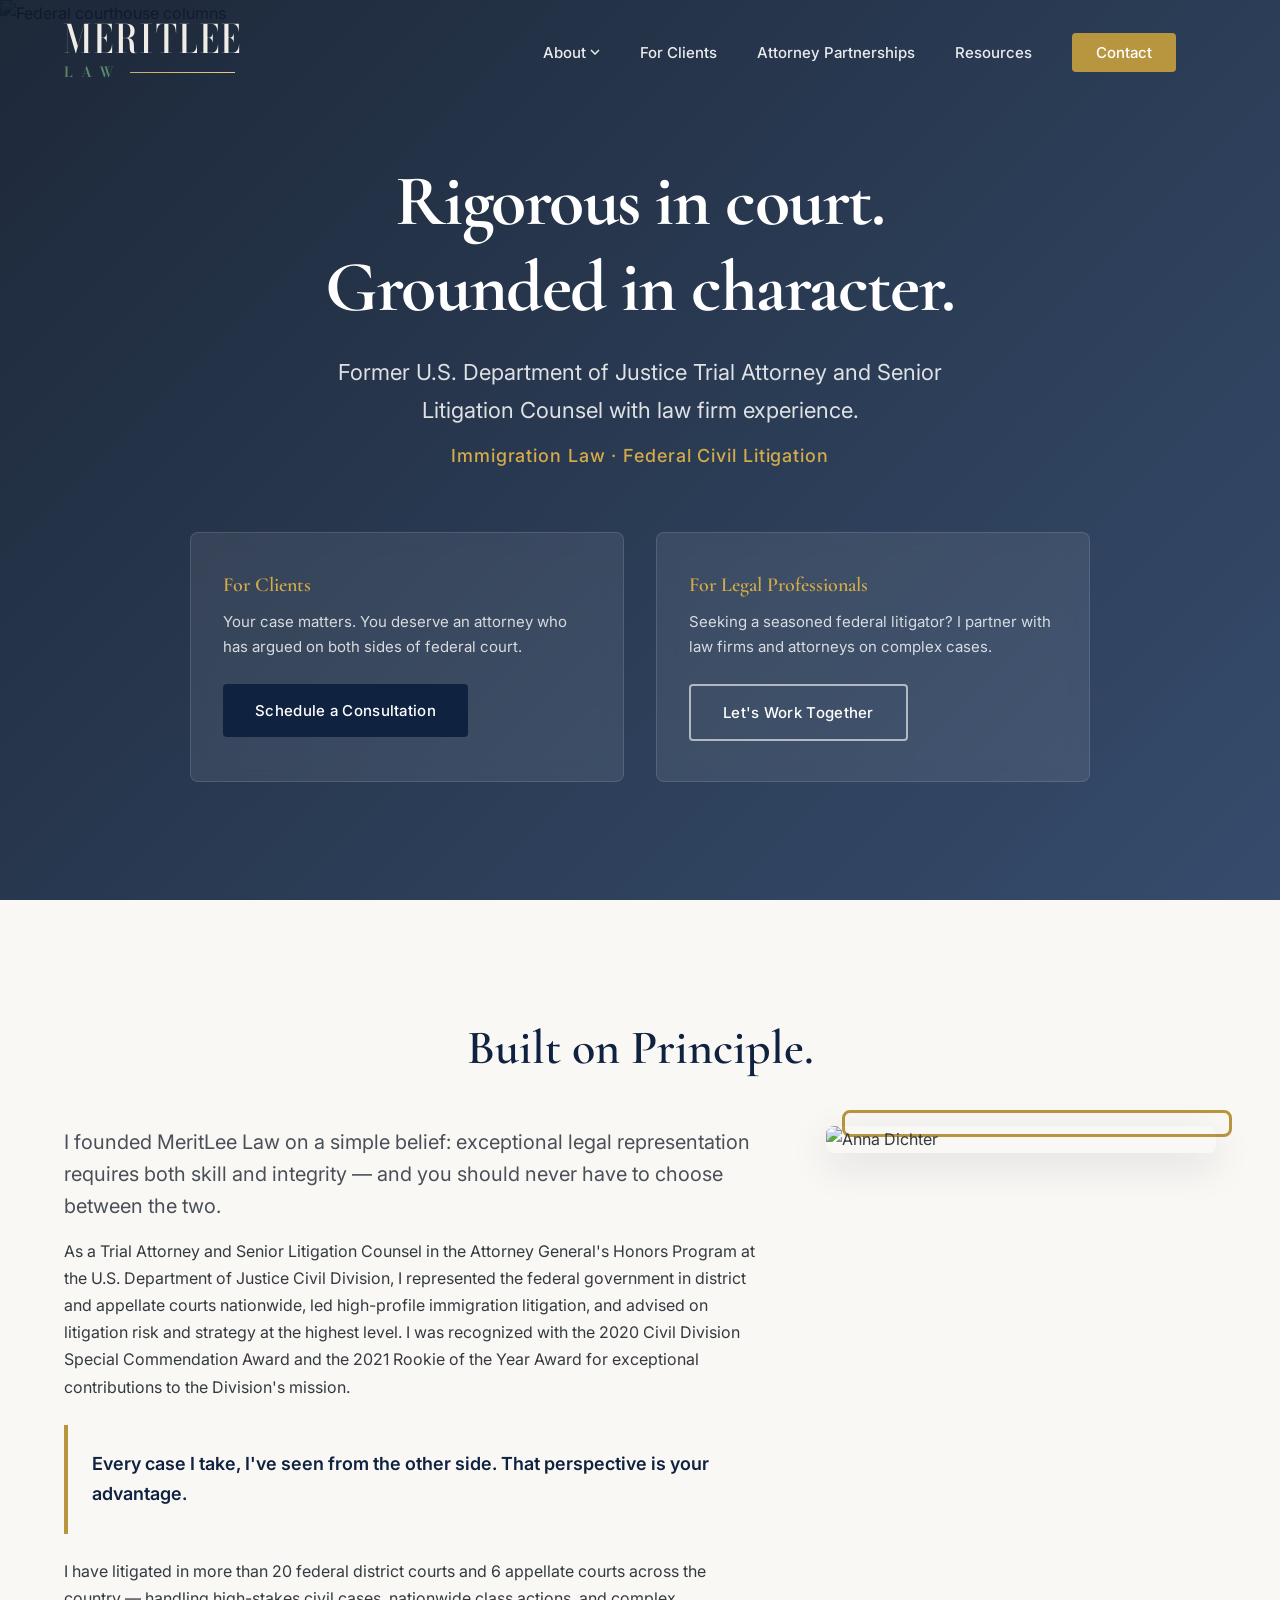
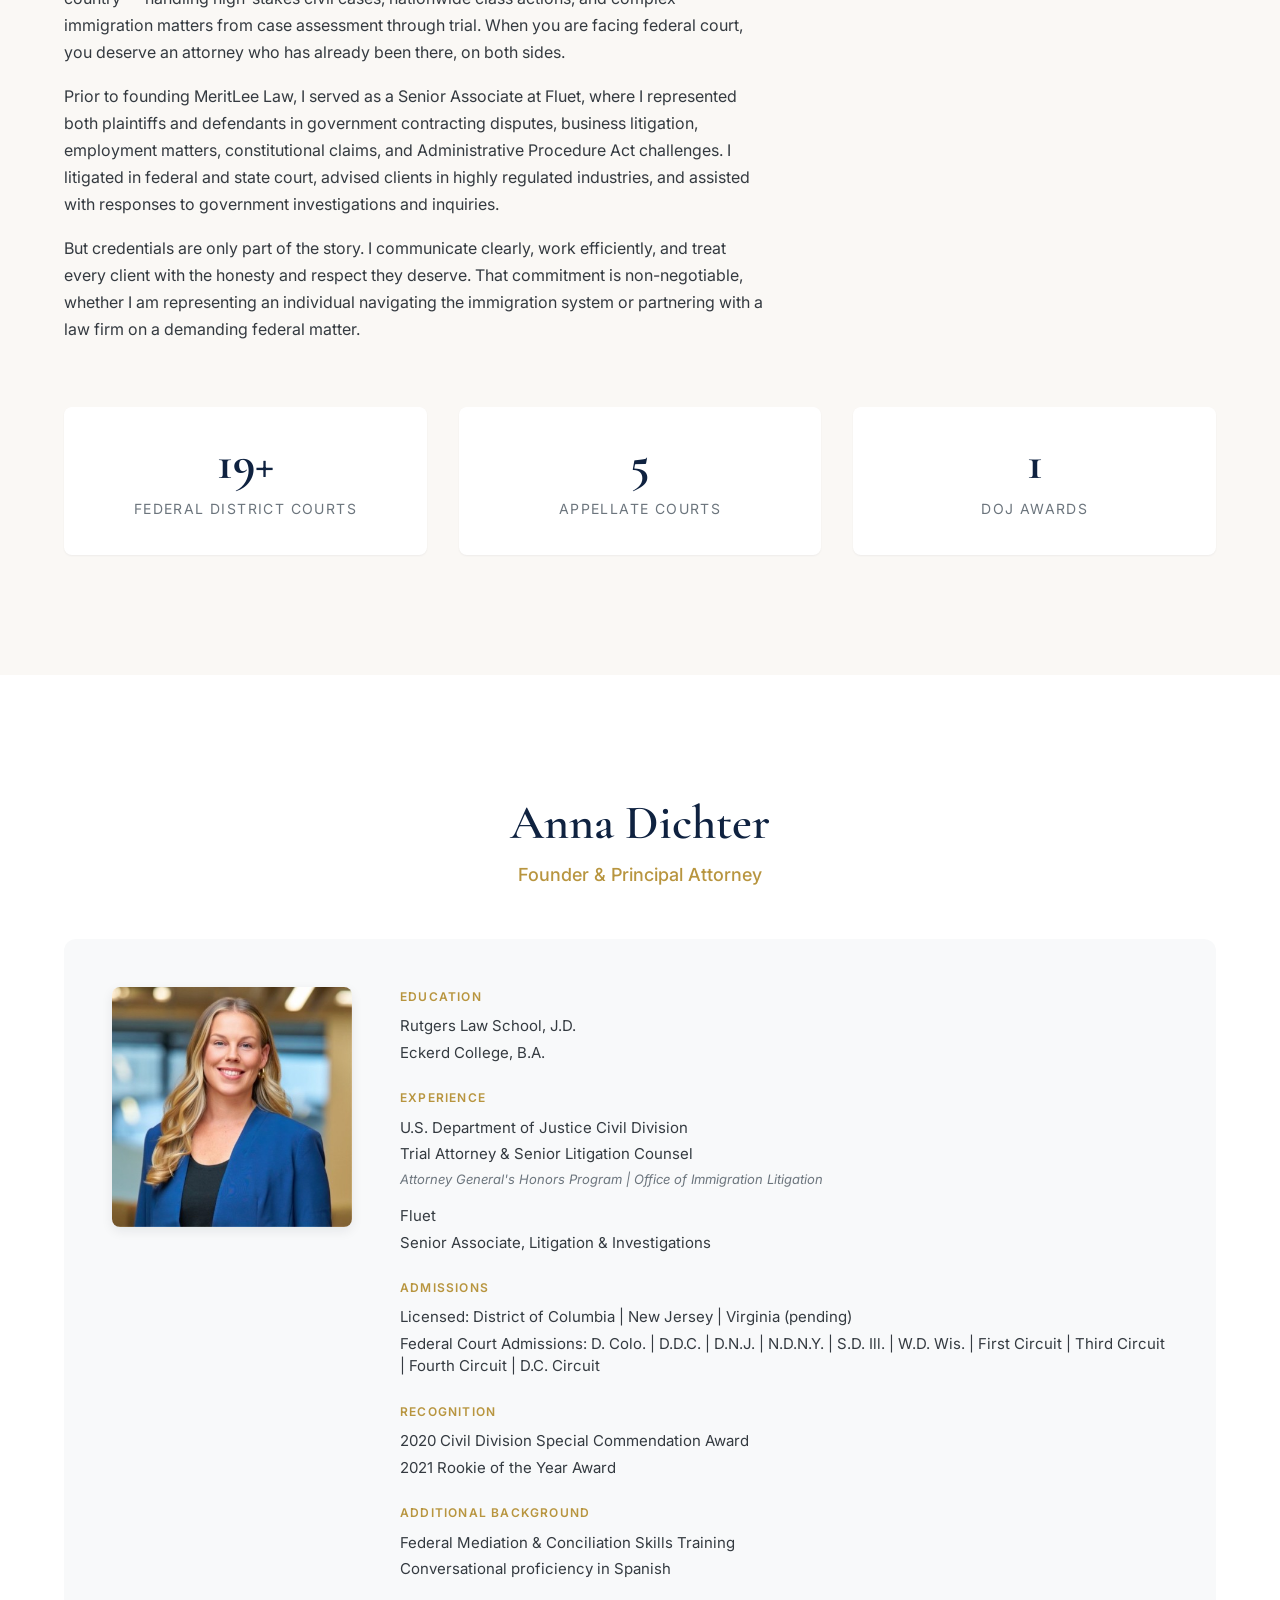
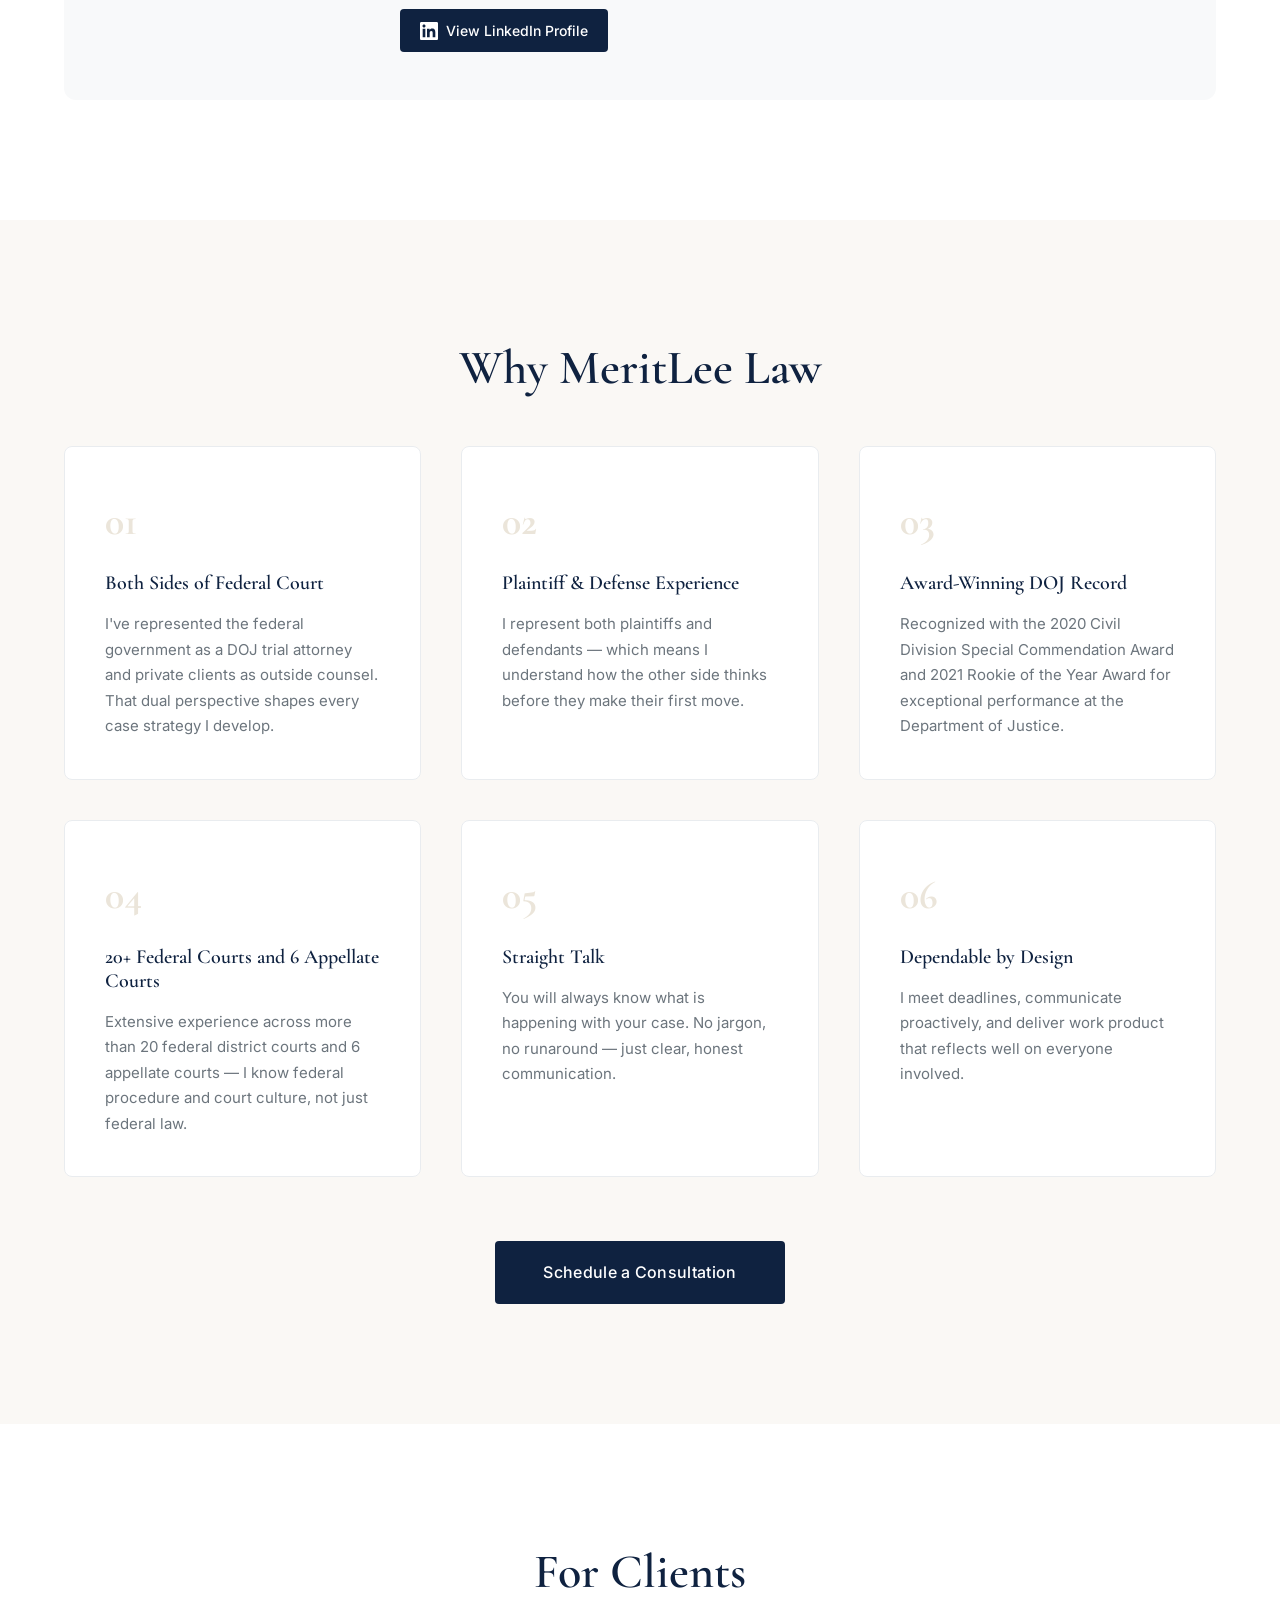
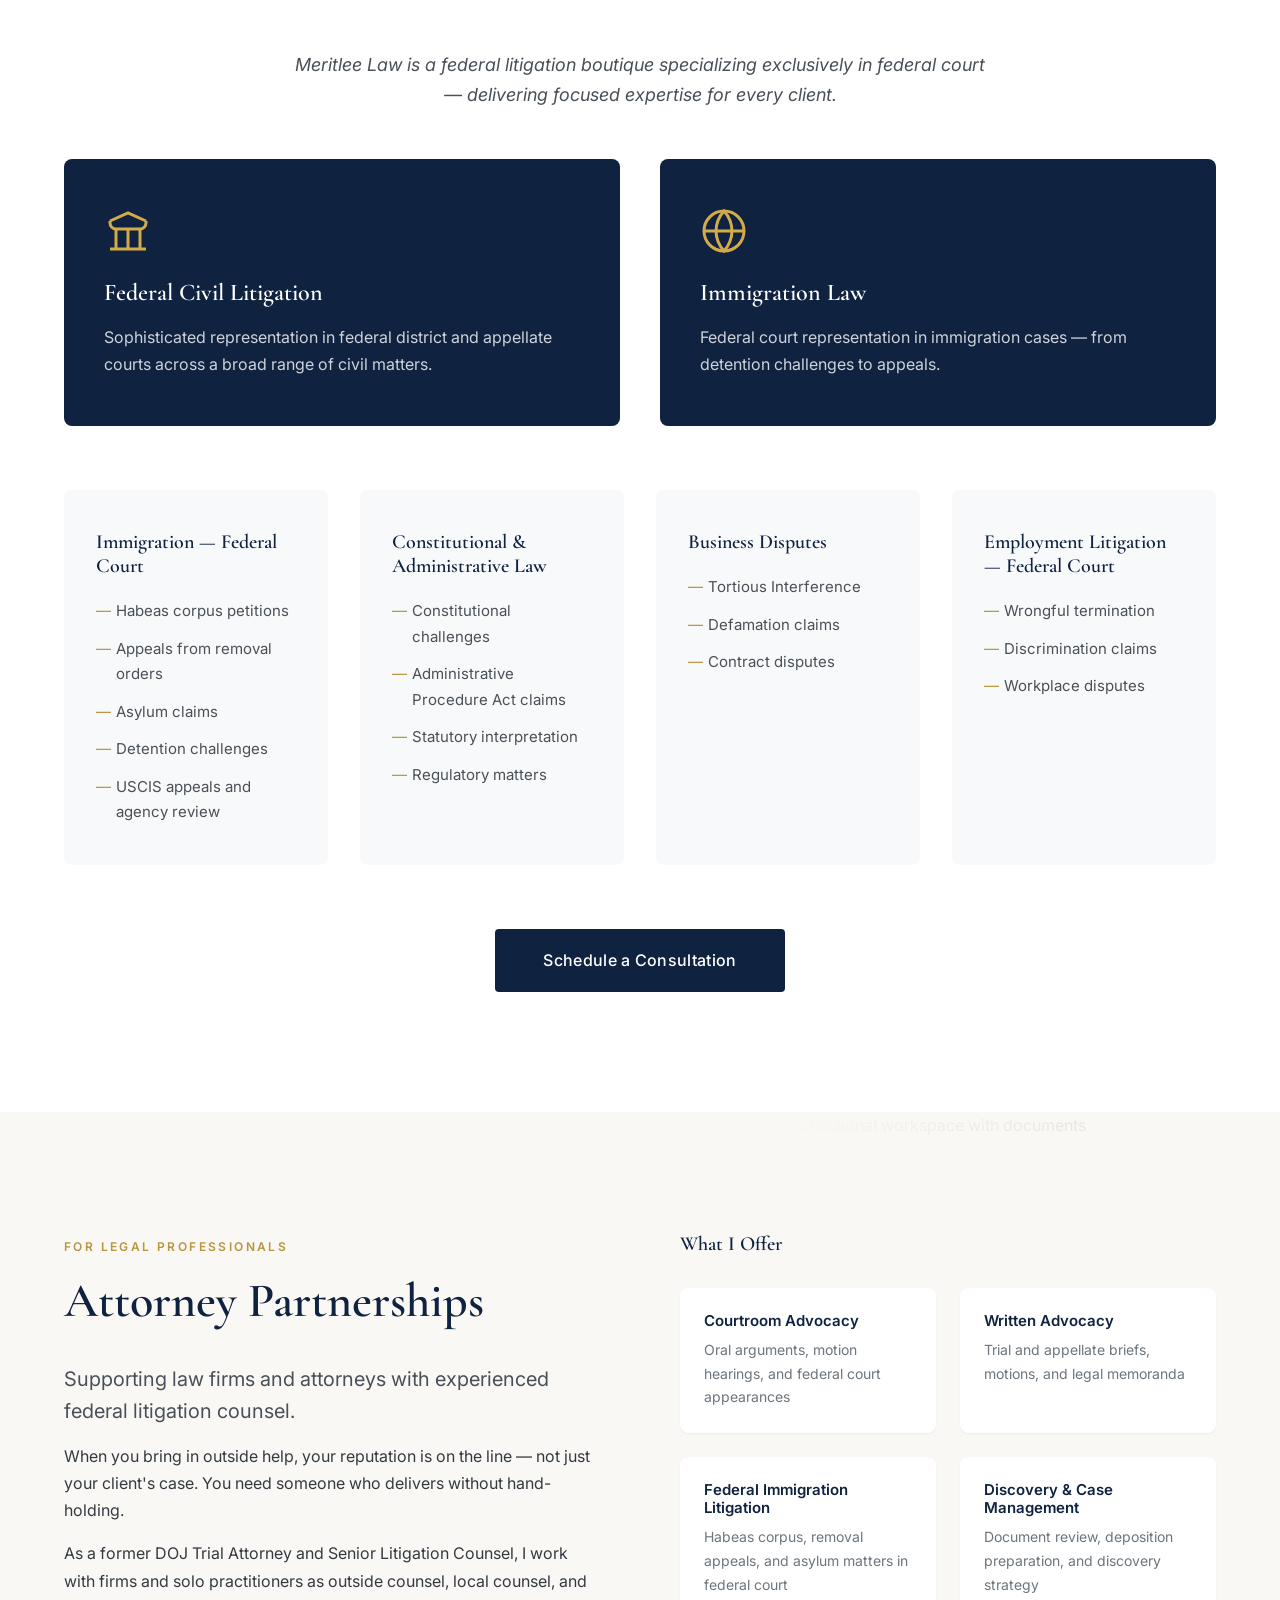
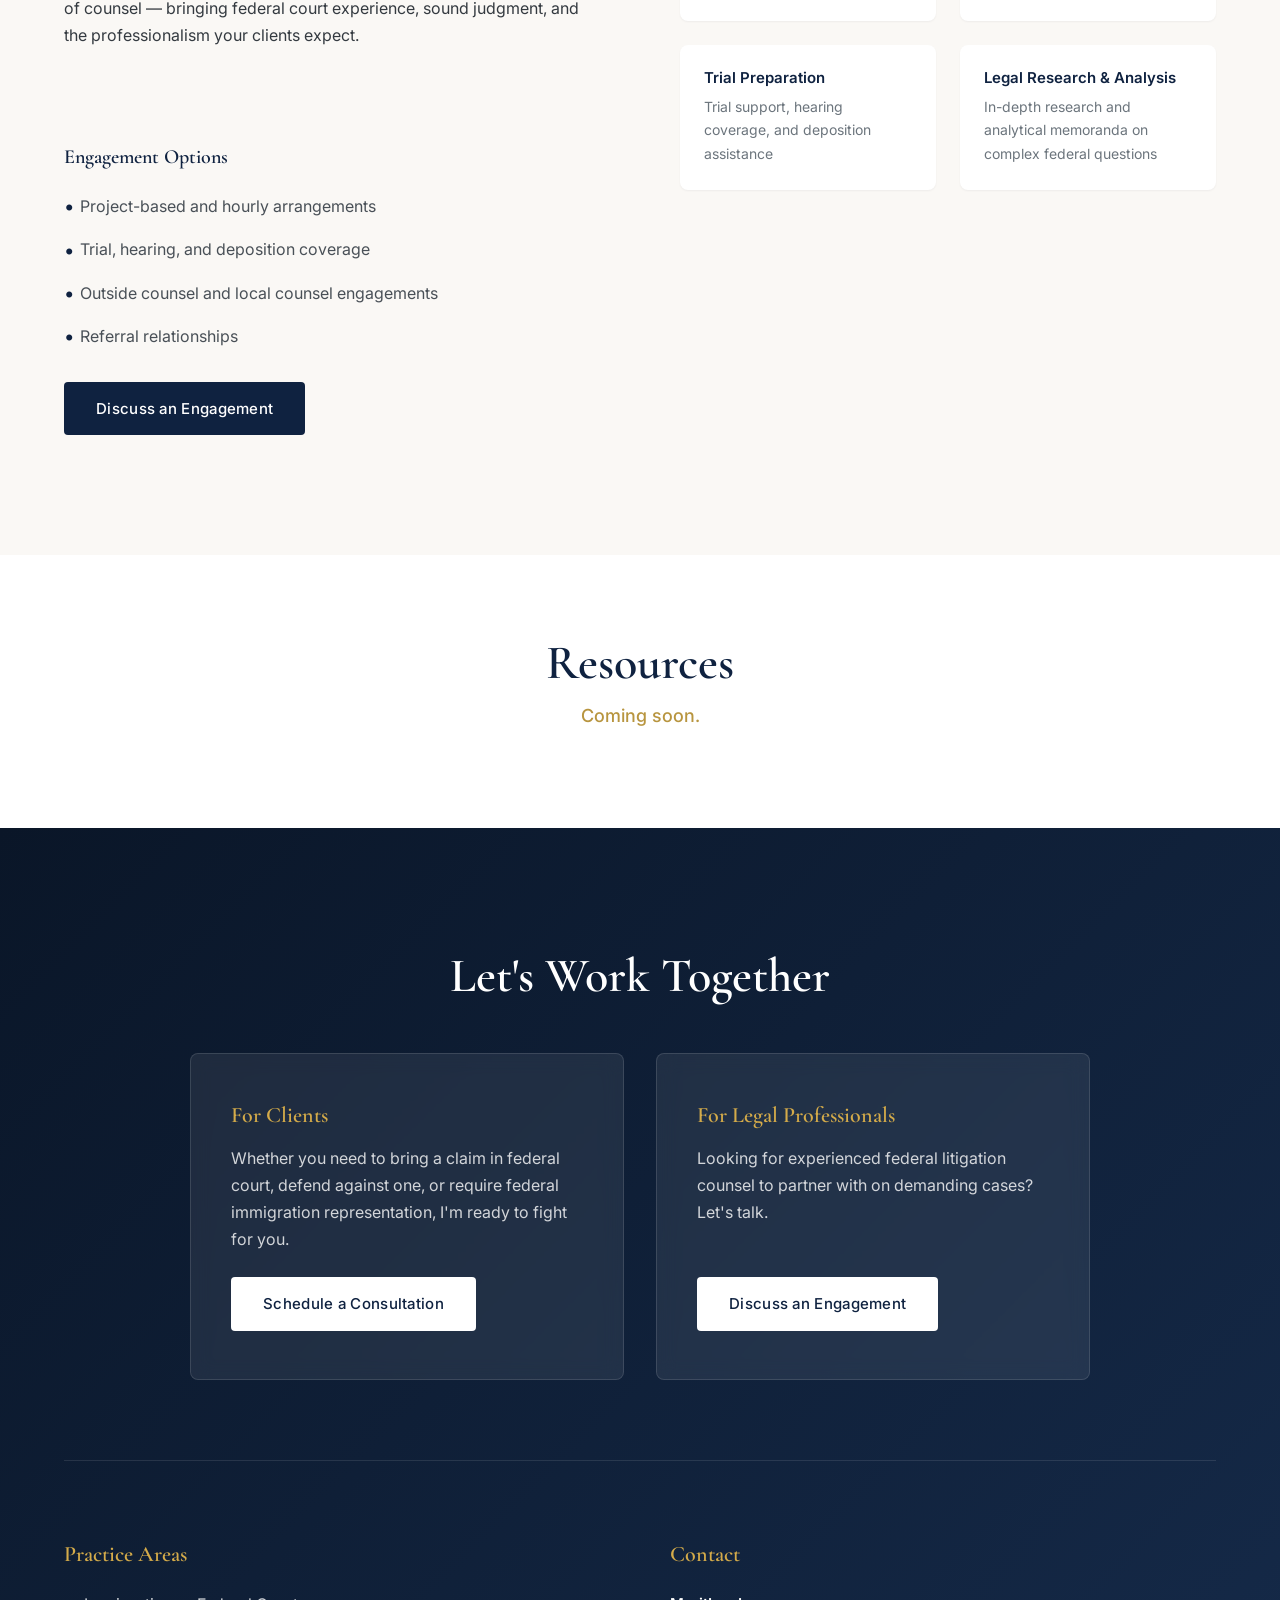
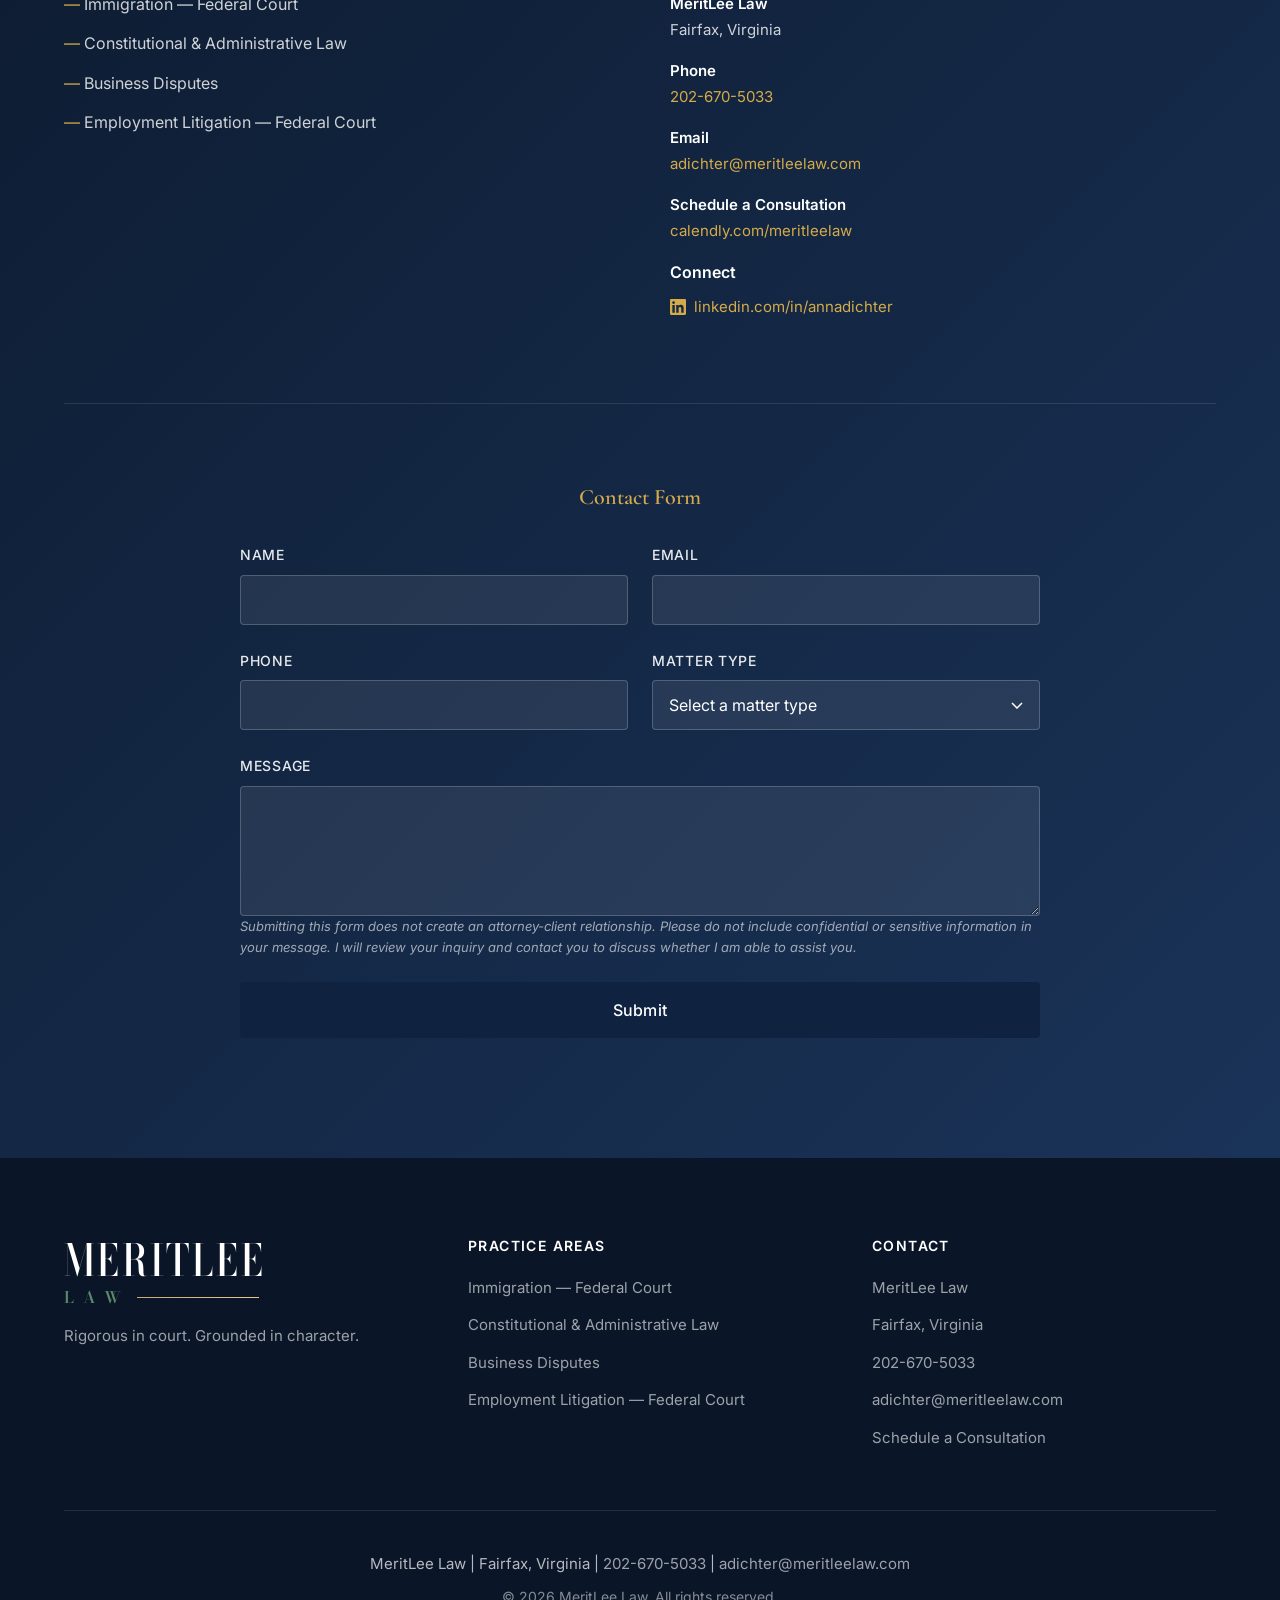
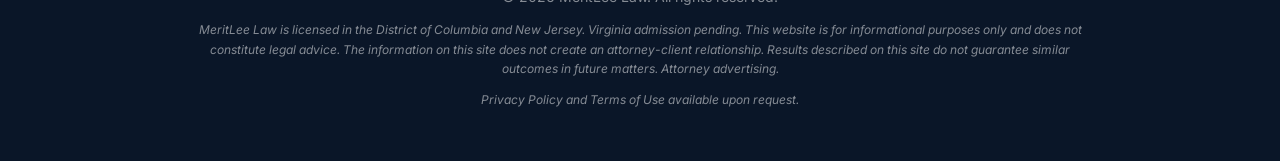
==== index.html @ 152d31af "Update index.html" ====
<!DOCTYPE html>
<html lang="en">
<head>
    <meta charset="UTF-8">
    <meta name="viewport" content="width=device-width, initial-scale=1.0">
    <title>MeritLee Law | Former DOJ Attorney | Federal Litigation</title>
    <meta name="description" content="Former DOJ trial attorney providing federal litigation and immigration law representation. MeritLee Law — rigorous in court, grounded in character.">
    <link rel="preconnect" href="https://fonts.googleapis.com">
    <link rel="preconnect" href="https://fonts.gstatic.com" crossorigin>
    <link href="https://fonts.googleapis.com/css2?family=Bodoni+Moda:opsz,wght@6..96,400;6..96,500;6..96,600&family=Cormorant+Garamond:wght@400;500;600;700&family=Inter:wght@300;400;500;600&display=swap" rel="stylesheet">
    <link rel="icon" type="image/svg+xml" href="favicon.svg">
    <link rel="stylesheet" href="styles.css">
</head>
<body>
    <!-- Navigation -->
    <nav class="nav" id="nav">
        <div class="nav-container">
            <a href="#" class="logo">
                <span class="logo-meritlee">MERITLEE</span>
                <span class="logo-bottom"><span class="logo-law">LAW</span><span class="logo-line"></span></span>
            </a>
            <button class="nav-toggle" id="nav-toggle" aria-label="Toggle navigation">
                <span></span>
                <span></span>
                <span></span>
            </button>
            <ul class="nav-menu" id="nav-menu">
                <li class="nav-dropdown">
                    <a href="#about" class="nav-dropdown-trigger">About <svg class="dropdown-arrow" viewBox="0 0 10 6" width="10" height="6"><path d="M1 1l4 4 4-4" stroke="currentColor" fill="none" stroke-width="1.5"/></svg></a>
                    <ul class="nav-dropdown-menu">
                        <li><a href="#anna-dichter">Anna Dichter</a></li>
                        <li><a href="#why-us">Why MeritLee Law</a></li>
                    </ul>
                </li>
                <li><a href="#services">For Clients</a></li>
                <li><a href="#contract">Attorney Partnerships</a></li>
                <li><a href="#resources">Resources</a></li>
                <li><a href="#contact" class="nav-cta">Contact</a></li>
                <li class="translate-menu-item"><div id="google_translate_element" class="translate-widget"></div></li>
            </ul>
        </div>
    </nav>

    <!-- Hero Section -->
    <header class="hero">
        <div class="hero-bg">
            <img src="https://images.unsplash.com/photo-1589829545856-d10d557cf95f?auto=format&fit=crop&w=1920&q=80" alt="Federal courthouse columns" class="hero-image">
        </div>
        <div class="hero-content">
            <h1 class="hero-title">Rigorous in court.<br>Grounded in character.</h1>
            <p class="hero-subtitle">Former U.S. Department of Justice Trial Attorney and Senior Litigation Counsel with law firm experience.</p>
            <p class="hero-practice-areas">Immigration Law &middot; Federal Civil Litigation</p>
            <div class="hero-cards">
                <div class="hero-card">
                    <h3>For Clients</h3>
                    <p>Your case matters. You deserve an attorney who has argued on both sides of federal court.</p>
                    <a href="https://calendly.com/meritleelaw" class="btn btn-primary" target="_blank" rel="noopener noreferrer">Schedule a Consultation</a>
                </div>
                <div class="hero-card">
                    <h3>For Legal Professionals</h3>
                    <p>Seeking a seasoned federal litigator? I partner with law firms and attorneys on complex cases.</p>
                    <a href="#contract" class="btn btn-secondary hero-btn-secondary">Let's Work Together</a>
                </div>
            </div>
        </div>
    </header>

    <!-- About Section -->
    <section class="section about" id="about">
        <div class="container">
            <div class="section-header">
                <h2 class="section-title">Built on Principle.</h2>
            </div>
            <div class="about-content about-content-new">
                <div class="about-text">
                    <p class="lead">I founded MeritLee Law on a simple belief: exceptional legal representation requires both skill and integrity &mdash; and you should never have to choose between the two.</p>
                    <p>As a Trial Attorney and Senior Litigation Counsel in the Attorney General's Honors Program at the U.S. Department of Justice Civil Division, I represented the federal government in district and appellate courts nationwide, led high-profile immigration litigation, and advised on litigation risk and strategy at the highest level. I was recognized with the 2020 Civil Division Special Commendation Award and the 2021 Rookie of the Year Award for exceptional contributions to the Division's mission.</p>
                    <p class="about-highlight"><strong>Every case I take, I've seen from the other side. That perspective is your advantage.</strong></p>
                    <p>I have litigated in more than 20 federal district courts and 6 appellate courts across the country &mdash; handling high-stakes civil cases, nationwide class actions, and complex immigration matters from case assessment through trial. When you are facing federal court, you deserve an attorney who has already been there, on both sides.</p>
                    <p>Prior to founding MeritLee Law, I served as a Senior Associate at Fluet, where I represented both plaintiffs and defendants in government contracting disputes, business litigation, employment matters, constitutional claims, and Administrative Procedure Act challenges. I litigated in federal and state court, advised clients in highly regulated industries, and assisted with responses to government investigations and inquiries.</p>
                    <p>But credentials are only part of the story. I communicate clearly, work efficiently, and treat every client with the honesty and respect they deserve. That commitment is non-negotiable, whether I am representing an individual navigating the immigration system or partnering with a law firm on a demanding federal matter.</p>
                </div>
                <div class="about-sidebar">
                    <div class="about-photo">
                        <img src="images/anna-tan-suit.jpg" alt="Anna Dichter">
                    </div>
                </div>
            </div>
            <div class="about-stats">
                <div class="stat">
                    <span class="stat-number">20+</span>
                    <span class="stat-label">Federal District Courts</span>
                </div>
                <div class="stat">
                    <span class="stat-number">6</span>
                    <span class="stat-label">Appellate Courts</span>
                </div>
                <div class="stat">
                    <span class="stat-number">2</span>
                    <span class="stat-label">DOJ Awards</span>
                </div>
            </div>
        </div>
    </section>

    <!-- Anna Dichter Section -->
    <section class="section attorneys" id="anna-dichter">
        <div class="container">
            <div class="section-header">
                <h2 class="section-title">Anna Dichter</h2>
                <p class="section-subtitle">Founder &amp; Principal Attorney</p>
            </div>
            <div class="attorneys-grid">
                <div class="attorney-card">
                    <div class="attorney-image">
                        <img src="images/anna-dichter.jpg" alt="Anna Dichter">
                    </div>
                    <div class="attorney-info">
                        <div class="attorney-credentials">
                            <div class="credential credential-wide">
                                <span class="credential-label">Education</span>
                                <span class="credential-value">Rutgers Law School, J.D.</span>
                                <span class="credential-value">Eckerd College, B.A.</span>
                            </div>
                            <div class="credential credential-wide">
                                <span class="credential-label">Experience</span>
                                <span class="credential-value">U.S. Department of Justice Civil Division</span>
                                <span class="credential-value">Trial Attorney &amp; Senior Litigation Counsel</span>
                                <span class="credential-value credential-sub">Attorney General's Honors Program | Office of Immigration Litigation</span>
                                <span class="credential-value" style="margin-top: 12px;">Fluet</span>
                                <span class="credential-value">Senior Associate, Litigation &amp; Investigations</span>
                            </div>
                            <div class="credential credential-wide">
                                <span class="credential-label">Admissions</span>
                                <span class="credential-value">Licensed: District of Columbia | New Jersey | Virginia (pending)</span>
                                <span class="credential-value">Federal Court Admissions: D. Colo. | D.D.C. | D.N.J. | N.D.N.Y. | S.D. Ill. | W.D. Wis. | First Circuit | Third Circuit | Fourth Circuit | D.C. Circuit</span>
                            </div>
                            <div class="credential credential-wide">
                                <span class="credential-label">Recognition</span>
                                <span class="credential-value">2020 Civil Division Special Commendation Award</span>
                                <span class="credential-value">2021 Rookie of the Year Award</span>
                            </div>
                            <div class="credential credential-wide">
                                <span class="credential-label">Additional Background</span>
                                <span class="credential-value">Federal Mediation &amp; Conciliation Skills Training</span>
                                <span class="credential-value">Conversational proficiency in Spanish</span>
                            </div>
                        </div>
                        <a href="https://www.linkedin.com/in/anna-dichter-69ab863a/" target="_blank" rel="noopener noreferrer" class="attorney-linkedin">
                            <svg viewBox="0 0 24 24" fill="currentColor" width="20" height="20">
                                <path d="M20.447 20.452h-3.554v-5.569c0-1.328-.027-3.037-1.852-3.037-1.853 0-2.136 1.445-2.136 2.939v5.667H9.351V9h3.414v1.561h.046c.477-.9 1.637-1.85 3.37-1.85 3.601 0 4.267 2.37 4.267 5.455v6.286zM5.337 7.433c-1.144 0-2.063-.926-2.063-2.065 0-1.138.92-2.063 2.063-2.063 1.14 0 2.064.925 2.064 2.063 0 1.139-.925 2.065-2.064 2.065zm1.782 13.019H3.555V9h3.564v11.452zM22.225 0H1.771C.792 0 0 .774 0 1.729v20.542C0 23.227.792 24 1.771 24h20.451C23.2 24 24 23.227 24 22.271V1.729C24 .774 23.2 0 22.222 0h.003z"/>
                            </svg>
                            View LinkedIn Profile
                        </a>
                    </div>
                </div>
            </div>
        </div>
    </section>

    <!-- Why MeritLee Law Section -->
    <section class="section why-us" id="why-us">
        <div class="container">
            <div class="section-header">
                <h2 class="section-title">Why MeritLee Law</h2>
            </div>
            <div class="why-grid">
                <div class="why-card">
                    <div class="why-number">01</div>
                    <h3>Both Sides of Federal Court</h3>
                    <p>I've represented the federal government as a DOJ trial attorney and private clients as outside counsel. That dual perspective shapes every case strategy I develop.</p>
                </div>
                <div class="why-card">
                    <div class="why-number">02</div>
                    <h3>Plaintiff &amp; Defense Experience</h3>
                    <p>I represent both plaintiffs and defendants &mdash; which means I understand how the other side thinks before they make their first move.</p>
                </div>
                <div class="why-card">
                    <div class="why-number">03</div>
                    <h3>Award-Winning DOJ Record</h3>
                    <p>Recognized with the 2020 Civil Division Special Commendation Award and 2021 Rookie of the Year Award for exceptional performance at the Department of Justice.</p>
                </div>
                <div class="why-card">
                    <div class="why-number">04</div>
                    <h3>20+ Federal Courts and 6 Appellate Courts</h3>
                    <p>Extensive experience across more than 20 federal district courts and 6 appellate courts &mdash; I know federal procedure and court culture, not just federal law.</p>
                </div>
                <div class="why-card">
                    <div class="why-number">05</div>
                    <h3>Straight Talk</h3>
                    <p>You will always know what is happening with your case. No jargon, no runaround &mdash; just clear, honest communication.</p>
                </div>
                <div class="why-card">
                    <div class="why-number">06</div>
                    <h3>Dependable by Design</h3>
                    <p>I meet deadlines, communicate proactively, and deliver work product that reflects well on everyone involved.</p>
                </div>
            </div>
            <div class="why-cta">
                <a href="https://calendly.com/meritleelaw" class="btn btn-primary btn-large" target="_blank" rel="noopener noreferrer">Schedule a Consultation</a>
            </div>
        </div>
    </section>

    <!-- For Clients (Services) Section -->
    <section class="section services" id="services">
        <div class="container">
            <div class="section-header">
                <h2 class="section-title">For Clients</h2>
            </div>

            <p class="services-description">Meritlee Law is a federal litigation boutique specializing exclusively in federal court — delivering focused expertise for every client.</p>

            <div class="services-intro">
                <div class="service-main">
                    <div class="service-icon">
                        <svg viewBox="0 0 24 24" fill="none" stroke="currentColor" stroke-width="1.5">
                            <path d="M3 21h18M3 7v1a3 3 0 003 3h12a3 3 0 003-3V7M6 21V11M18 21V11M12 21V11"/>
                            <path d="M3 7l9-4 9 4"/>
                        </svg>
                    </div>
                    <h3>Federal Civil Litigation</h3>
                    <p>Sophisticated representation in federal district and appellate courts across a broad range of civil matters.</p>
                </div>
                <div class="service-main">
                    <div class="service-icon">
                        <svg viewBox="0 0 24 24" fill="none" stroke="currentColor" stroke-width="1.5">
                            <circle cx="12" cy="12" r="10"/>
                            <path d="M2 12h20M12 2a15.3 15.3 0 014 10 15.3 15.3 0 01-4 10 15.3 15.3 0 01-4-10 15.3 15.3 0 014-10z"/>
                        </svg>
                    </div>
                    <h3>Immigration Law</h3>
                    <p>Federal court representation in immigration cases — from detention challenges to appeals.</p>
                </div>
            </div>

            <div class="services-grid">
                <div class="service-card">
                    <h3>Immigration &mdash; Federal Court</h3>
                    <ul class="service-list">
                        <li>Habeas corpus petitions</li>
                        <li>Appeals from removal orders</li>
                        <li>Asylum claims</li>
                        <li>Detention challenges</li>
                        <li>USCIS appeals and agency review</li>
                    </ul>
                </div>
                <div class="service-card">
                    <h3>Constitutional &amp; Administrative Law</h3>
                    <ul class="service-list">
                        <li>Constitutional challenges</li>
                        <li>Administrative Procedure Act claims</li>
                        <li>Statutory interpretation</li>
                        <li>Regulatory matters</li>
                    </ul>
                </div>
                <div class="service-card">
                    <h3>Business Disputes</h3>
                    <ul class="service-list">
                        <li>Tortious Interference</li>
                        <li>Defamation claims</li>
                        <li>Contract disputes</li>
                    </ul>
                </div>
                <div class="service-card">
                    <h3>Employment Litigation &mdash; Federal Court</h3>
                    <ul class="service-list">
                        <li>Wrongful termination</li>
                        <li>Discrimination claims</li>
                        <li>Workplace disputes</li>
                    </ul>
                </div>
            </div>
            <div class="services-cta">
                <a href="https://calendly.com/meritleelaw" class="btn btn-primary btn-large" target="_blank" rel="noopener noreferrer">Schedule a Consultation</a>
            </div>
        </div>
    </section>

    <!-- Attorney Partnerships Section -->
    <section class="section contract" id="contract">
        <div class="contract-bg">
            <img src="https://images.unsplash.com/photo-1450101499163-c8848c66ca85?auto=format&fit=crop&w=1920&q=80" alt="Professional workspace with documents">
        </div>
        <div class="container">
            <div class="contract-layout">
                <div class="contract-intro">
                    <span class="section-label">For Legal Professionals</span>
                    <h2 class="section-title">Attorney Partnerships</h2>
                    <p class="lead">Supporting law firms and attorneys with experienced federal litigation counsel.</p>
                    <p>When you bring in outside help, your reputation is on the line &mdash; not just your client's case. You need someone who delivers without hand-holding.</p>
                    <p>As a former DOJ Trial Attorney and Senior Litigation Counsel, I work with firms and solo practitioners as outside counsel, local counsel, and of counsel &mdash; bringing federal court experience, sound judgment, and the professionalism your clients expect.</p>
                </div>
                <div class="contract-services">
                    <h3>What I Offer</h3>
                    <div class="contract-grid">
                        <div class="contract-item">
                            <h4>Courtroom Advocacy</h4>
                            <p>Oral arguments, motion hearings, and federal court appearances</p>
                        </div>
                        <div class="contract-item">
                            <h4>Written Advocacy</h4>
                            <p>Trial and appellate briefs, motions, and legal memoranda</p>
                        </div>
                        <div class="contract-item">
                            <h4>Federal Immigration Litigation</h4>
                            <p>Habeas corpus, removal appeals, and asylum matters in federal court</p>
                        </div>
                        <div class="contract-item">
                            <h4>Discovery &amp; Case Management</h4>
                            <p>Document review, deposition preparation, and discovery strategy</p>
                        </div>
                        <div class="contract-item">
                            <h4>Trial Preparation</h4>
                            <p>Trial support, hearing coverage, and deposition assistance</p>
                        </div>
                        <div class="contract-item">
                            <h4>Legal Research &amp; Analysis</h4>
                            <p>In-depth research and analytical memoranda on complex federal questions</p>
                        </div>
                    </div>
                </div>
                <div class="contract-arrangements">
                    <h3>Engagement Options</h3>
                    <ul class="arrangement-list arrangement-bullets">
                        <li>Project-based and hourly arrangements</li>
                        <li>Trial, hearing, and deposition coverage</li>
                        <li>Outside counsel and local counsel engagements</li>
                        <li>Referral relationships</li>
                    </ul>
                    <a href="#contact-form" class="btn btn-primary">Discuss an Engagement</a>
                </div>
            </div>
        </div>
    </section>

    <!-- Resources Section (Placeholder) -->
    <section class="section resources" id="resources">
        <div class="container">
            <div class="section-header">
                <h2 class="section-title">Resources</h2>
                <p class="section-subtitle">Coming soon.</p>
            </div>
        </div>
    </section>

    <!-- Let's Work Together / Contact Section -->
    <section class="section cta" id="contact">
        <div class="container">
            <div class="cta-content">
                <h2>Let's Work Together</h2>
                <div class="cta-cards">
                    <div class="cta-card">
                        <h3>For Clients</h3>
                        <p>Whether you need to bring a claim in federal court, defend against one, or require federal immigration representation, I'm ready to fight for you.</p>
                        <a href="https://calendly.com/meritleelaw" class="btn btn-white" target="_blank" rel="noopener noreferrer">Schedule a Consultation</a>
                    </div>
                    <div class="cta-card">
                        <h3>For Legal Professionals</h3>
                        <p>Looking for experienced federal litigation counsel to partner with on demanding cases? Let's talk.</p>
                        <a href="#contact-form" class="btn btn-white">Discuss an Engagement</a>
                    </div>
                </div>
            </div>

            <div class="contact-info-section">
                <div class="contact-practice-areas">
                    <h3>Practice Areas</h3>
                    <ul>
                        <li>Immigration &mdash; Federal Court</li>
                        <li>Constitutional &amp; Administrative Law</li>
                        <li>Business Disputes</li>
                        <li>Employment Litigation &mdash; Federal Court</li>
                    </ul>
                </div>
                <div class="contact-details">
                    <h3>Contact</h3>
                    <p><strong>MeritLee Law</strong><br>Fairfax, Virginia</p>
                    <p><strong>Phone</strong><br><a href="tel:2026705033">202-670-5033</a></p>
                    <p><strong>Email</strong><br><a href="mailto:adichter@meritleelaw.com">adichter@meritleelaw.com</a></p>
                    <p><strong>Schedule a Consultation</strong><br><a href="https://calendly.com/meritleelaw" target="_blank" rel="noopener noreferrer">calendly.com/meritleelaw</a></p>
                    <div class="contact-social">
                        <strong>Connect</strong>
                        <a href="https://www.linkedin.com/in/annadichter" target="_blank" rel="noopener noreferrer" class="social-link">
                            <svg viewBox="0 0 24 24" fill="currentColor" width="16" height="16">
                                <path d="M20.447 20.452h-3.554v-5.569c0-1.328-.027-3.037-1.852-3.037-1.853 0-2.136 1.445-2.136 2.939v5.667H9.351V9h3.414v1.561h.046c.477-.9 1.637-1.85 3.37-1.85 3.601 0 4.267 2.37 4.267 5.455v6.286zM5.337 7.433c-1.144 0-2.063-.926-2.063-2.065 0-1.138.92-2.063 2.063-2.063 1.14 0 2.064.925 2.064 2.063 0 1.139-.925 2.065-2.064 2.065zm1.782 13.019H3.555V9h3.564v11.452zM22.225 0H1.771C.792 0 0 .774 0 1.729v20.542C0 23.227.792 24 1.771 24h20.451C23.2 24 24 23.227 24 22.271V1.729C24 .774 23.2 0 22.222 0h.003z"/>
                            </svg>
                            linkedin.com/in/annadichter
                        </a>
                    </div>
                </div>
            </div>

            <!-- Contact Form -->
            <div class="contact-form-wrapper" id="contact-form">
                <h3>Contact Form</h3>
                <form id="contact-form-el" class="contact-form" novalidate>
                    <div class="form-row">
                        <div class="form-group">
                            <label for="form-name">Name</label>
                            <input type="text" id="form-name" name="name" required>
                        </div>
                        <div class="form-group">
                            <label for="form-email">Email</label>
                            <input type="email" id="form-email" name="email" required>
                        </div>
                    </div>
                    <div class="form-row">
                        <div class="form-group">
                            <label for="form-phone">Phone</label>
                            <input type="tel" id="form-phone" name="phone">
                        </div>
                        <div class="form-group">
                            <label for="form-matter">Matter Type</label>
                            <select id="form-matter" name="matter_type" required>
                                <option value="" disabled selected>Select a matter type</option>
                                <option value="client">Client Representation</option>
                                <option value="attorney">Attorney Partnership</option>
                                <option value="other">Other</option>
                            </select>
                        </div>
                    </div>
                    <div class="form-group">
                        <label for="form-message">Message</label>
                        <textarea id="form-message" name="message" rows="5"></textarea>
                    </div>
                    <p class="form-disclaimer">Submitting this form does not create an attorney-client relationship. Please do not include confidential or sensitive information in your message. I will review your inquiry and contact you to discuss whether I am able to assist you.</p>
                    <button type="submit" class="btn btn-primary btn-large">Submit</button>
                </form>
            </div>
        </div>
    </section>

    <!-- Thank You Page -->
    <div class="thank-you-overlay" id="thank-you">
        <div class="thank-you-content">
            <div class="logo thank-you-logo">
                <span class="logo-meritlee">MERITLEE</span>
                <span class="logo-bottom"><span class="logo-law">LAW</span><span class="logo-line"></span></span>
            </div>
            <div class="thank-you-icon">
                <svg viewBox="0 0 24 24" fill="none" stroke="currentColor" stroke-width="2" width="48" height="48">
                    <path d="M20 6L9 17l-5-5"/>
                </svg>
            </div>
            <h2>Thank You</h2>
            <p>Your message has been received. I will review your inquiry and contact you to discuss whether I am able to assist you.</p>
            <p class="thank-you-sub">You can expect to hear back within one to two business days.</p>
            <button class="btn btn-primary" id="thank-you-close">Return to Site</button>
        </div>
    </div>

    <!-- Footer -->
    <footer class="footer">
        <div class="container">
            <div class="footer-content">
                <div class="footer-brand">
                    <div class="logo logo-footer">
                        <span class="logo-meritlee">MERITLEE</span>
                        <span class="logo-bottom"><span class="logo-law">LAW</span><span class="logo-line"></span></span>
                    </div>
                    <p>Rigorous in court. Grounded in character.</p>
                </div>
                <div class="footer-links">
                    <div class="footer-col">
                        <h4>Practice Areas</h4>
                        <ul>
                            <li><a href="#services">Immigration &mdash; Federal Court</a></li>
                            <li><a href="#services">Constitutional &amp; Administrative Law</a></li>
                            <li><a href="#services">Business Disputes</a></li>
                            <li><a href="#services">Employment Litigation &mdash; Federal Court</a></li>
                        </ul>
                    </div>
                    <div class="footer-col">
                        <h4>Contact</h4>
                        <ul>
                            <li>MeritLee Law</li>
                            <li>Fairfax, Virginia</li>
                            <li><a href="tel:2026705033">202-670-5033</a></li>
                            <li><a href="mailto:adichter@meritleelaw.com">adichter@meritleelaw.com</a></li>
                            <li><a href="https://calendly.com/meritleelaw" target="_blank" rel="noopener noreferrer">Schedule a Consultation</a></li>
                        </ul>
                    </div>
                </div>
            </div>
            <div class="footer-bottom">
                <p class="footer-contact-line">MeritLee Law | Fairfax, Virginia | <a href="tel:2026705033">202-670-5033</a> | <a href="mailto:adichter@meritleelaw.com">adichter@meritleelaw.com</a></p>
                <p>&copy; 2026 MeritLee Law. All rights reserved.</p>
                <p class="disclaimer">MeritLee Law is licensed in the District of Columbia and New Jersey. Virginia admission pending. This website is for informational purposes only and does not constitute legal advice. The information on this site does not create an attorney-client relationship. Results described on this site do not guarantee similar outcomes in future matters. Attorney advertising.</p>
                <p class="disclaimer">Privacy Policy and Terms of Use available upon request.</p>
            </div>
        </div>
    </footer>

    <script src="script.js"></script>
    <script type="text/javascript">
        function googleTranslateElementInit() {
            new google.translate.TranslateElement({
                pageLanguage: 'en',
                includedLanguages: 'es',
                layout: google.translate.TranslateElement.InlineLayout.SIMPLE,
                autoDisplay: false
            }, 'google_translate_element');
        }
    </script>
    <script type="text/javascript" src="//translate.google.com/translate_a/element.js?cb=googleTranslateElementInit"></script>
</body>
</html>
---- styles.css ----
/* ===================================
   MeritLee Law - Professional Law Firm Website
   Color Palette: Navy, Gold, Cream, White
   =================================== */

/* CSS Custom Properties */
:root {
    /* Colors */
    --navy-900: #0a1628;
    --navy-800: #0f2240;
    --navy-700: #1a3358;
    --navy-600: #264573;
    --navy-500: #34598d;
    --gold-500: #b8953f;
    --gold-400: #d4ab4a;
    --gold-300: #e5c56e;
    --cream-100: #faf8f5;
    --cream-200: #f5f1eb;
    --cream-300: #ebe5da;
    --white: #ffffff;
    --gray-100: #f8f9fa;
    --gray-200: #e9ecef;
    --gray-300: #dee2e6;
    --gray-400: #ced4da;
    --gray-500: #adb5bd;
    --gray-600: #6c757d;
    --gray-700: #495057;
    --gray-800: #343a40;
    --gray-900: #212529;

    /* Typography */
    --font-heading: 'Cormorant Garamond', Georgia, serif;
    --font-body: 'Inter', -apple-system, BlinkMacSystemFont, sans-serif;

    /* Spacing */
    --section-padding: 120px;
    --container-max: 1200px;
    --container-padding: 24px;

    /* Transitions */
    --transition-fast: 0.15s ease;
    --transition-base: 0.3s ease;
    --transition-slow: 0.5s ease;

    /* Shadows */
    --shadow-sm: 0 1px 2px rgba(10, 22, 40, 0.05);
    --shadow-md: 0 4px 12px rgba(10, 22, 40, 0.08);
    --shadow-lg: 0 12px 40px rgba(10, 22, 40, 0.12);
    --shadow-xl: 0 24px 60px rgba(10, 22, 40, 0.16);
}

/* Reset & Base */
*, *::before, *::after {
    box-sizing: border-box;
    margin: 0;
    padding: 0;
}

html {
    scroll-behavior: smooth;
    font-size: 16px;
}

body {
    font-family: var(--font-body);
    font-size: 1rem;
    line-height: 1.7;
    color: var(--gray-800);
    background-color: var(--white);
    -webkit-font-smoothing: antialiased;
    -moz-osx-font-smoothing: grayscale;
}

img {
    max-width: 100%;
    height: auto;
    display: block;
}

a {
    color: inherit;
    text-decoration: none;
    transition: color var(--transition-fast);
}

ul {
    list-style: none;
}

/* Typography */
h1, h2, h3, h4, h5, h6 {
    font-family: var(--font-heading);
    font-weight: 600;
    line-height: 1.2;
    color: var(--navy-800);
}

h1 { font-size: clamp(2.5rem, 5vw, 4rem); }
h2 { font-size: clamp(2rem, 4vw, 3rem); }
h3 { font-size: clamp(1.25rem, 2.5vw, 1.5rem); }
h4 { font-size: 1.125rem; }

p {
    margin-bottom: 1rem;
}

.lead {
    font-size: 1.25rem;
    line-height: 1.6;
    color: var(--gray-700);
}

strong {
    font-weight: 600;
    color: var(--navy-700);
}

/* Container */
.container {
    max-width: var(--container-max);
    margin: 0 auto;
    padding: 0 var(--container-padding);
}

/* Buttons */
.btn {
    display: inline-flex;
    align-items: center;
    justify-content: center;
    padding: 14px 32px;
    font-family: var(--font-body);
    font-size: 0.9375rem;
    font-weight: 500;
    letter-spacing: 0.02em;
    border: none;
    border-radius: 4px;
    cursor: pointer;
    transition: all var(--transition-base);
    text-align: center;
}

.btn-primary {
    background: var(--navy-800);
    color: var(--white);
}

.btn-primary:hover {
    background: var(--navy-700);
    transform: translateY(-2px);
    box-shadow: var(--shadow-md);
}

.btn-secondary {
    background: transparent;
    color: var(--navy-800);
    border: 2px solid var(--navy-800);
}

.btn-secondary:hover {
    background: var(--navy-800);
    color: var(--white);
}

.hero-btn-secondary {
    color: var(--white);
    border-color: rgba(255, 255, 255, 0.6);
}

.hero-btn-secondary:hover {
    background: var(--white);
    color: var(--navy-800);
    border-color: var(--white);
}

.btn-white {
    background: var(--white);
    color: var(--navy-800);
}

.btn-white:hover {
    background: var(--cream-100);
    transform: translateY(-2px);
    box-shadow: var(--shadow-md);
}

.btn-large {
    padding: 18px 48px;
    font-size: 1rem;
}

/* Navigation */
.nav {
    position: fixed;
    top: 0;
    left: 0;
    right: 0;
    z-index: 1000;
    padding: 20px 0;
    transition: all var(--transition-base);
}

.nav.scrolled {
    background: var(--white);
    box-shadow: var(--shadow-md);
    padding: 12px 0;
}

.nav-container {
    max-width: var(--container-max);
    margin: 0 auto;
    padding: 0 var(--container-padding);
    display: flex;
    align-items: center;
    justify-content: space-between;
}

/* Logo */
.logo {
    display: inline-flex;
    flex-direction: column;
    align-items: flex-start;
}

.logo-meritlee {
    font-family: 'Bodoni Moda', serif;
    font-size: 39px;
    font-weight: 600;
    color: #f0ede6;
    letter-spacing: 0.08em;
    line-height: 1;
    transform: scaleX(0.8);
    transform-origin: left;
    transition: color var(--transition-base);
}

.nav.scrolled .logo-meritlee {
    color: var(--navy-800);
}

.logo-bottom {
    display: flex;
    align-items: center;
    margin-top: 2px;
}

.logo-law {
    font-family: 'Bodoni Moda', serif;
    font-size: 14px;
    font-weight: 600;
    color: #5a8a6a;
    letter-spacing: 0.55em;
    text-transform: uppercase;
    transition: color var(--transition-base);
}

.logo-line {
    width: 105px;
    height: 1px;
    background: linear-gradient(to right, #c9a96e, #e8c98a);
    margin-left: 8px;
}

/* Footer logo */
.logo-footer .logo-meritlee {
    font-size: 44px;
    color: var(--white);
}

.logo-footer .logo-law {
    font-size: 16px;
}

.logo-footer .logo-line {
    width: 122px;
}

.logo-footer {
    margin-bottom: 12px;
}

/* Thank you page logo */
.thank-you-logo {
    align-items: center;
}

.thank-you-logo .logo-meritlee {
    font-size: 48px;
    color: var(--white);
    transform-origin: center;
}

.thank-you-logo .logo-law {
    font-size: 16px;
}

.thank-you-logo .logo-line {
    width: 120px;
    margin-left: 12px;
}

.nav-menu {
    display: flex;
    align-items: center;
    gap: 40px;
}

.nav-menu a {
    font-size: 0.9375rem;
    font-weight: 500;
    color: rgba(255, 255, 255, 0.9);
    transition: color var(--transition-fast);
}

.nav.scrolled .nav-menu a {
    color: var(--gray-700);
}

.nav-menu a:hover {
    color: var(--gold-400);
}

.nav.scrolled .nav-menu a:hover {
    color: var(--navy-800);
}

.nav-cta {
    padding: 10px 24px;
    background: var(--gold-500);
    color: var(--white) !important;
    border-radius: 4px;
}

.nav-cta:hover {
    background: var(--gold-400) !important;
    color: var(--white) !important;
}

/* Nav Dropdown */
.nav-dropdown {
    position: relative;
}

.nav-dropdown-trigger {
    display: flex;
    align-items: center;
    gap: 4px;
}

.dropdown-arrow {
    transition: transform var(--transition-fast);
}

.nav-dropdown:hover .dropdown-arrow {
    transform: rotate(180deg);
}

.nav-dropdown-menu {
    position: absolute;
    top: 100%;
    left: 50%;
    transform: translateX(-50%);
    min-width: 200px;
    background: var(--white);
    border-radius: 8px;
    box-shadow: var(--shadow-lg);
    padding: 12px 0;
    opacity: 0;
    visibility: hidden;
    transition: all var(--transition-fast);
    margin-top: 12px;
}

.nav-dropdown:hover .nav-dropdown-menu {
    opacity: 1;
    visibility: visible;
    margin-top: 4px;
}

.nav-dropdown-menu li {
    padding: 0;
}

.nav-dropdown-menu a {
    display: block;
    padding: 10px 24px;
    font-size: 0.875rem;
    color: var(--gray-700) !important;
    transition: background var(--transition-fast), color var(--transition-fast);
    white-space: nowrap;
}

.nav-dropdown-menu a:hover {
    background: var(--cream-100);
    color: var(--navy-800) !important;
}

/* Google Translate Widget */
.translate-widget {
    margin-left: 0;
}

.translate-widget .goog-te-gadget {
    font-size: 0;
}

.translate-widget .goog-te-gadget-simple {
    background: transparent !important;
    border: 1px solid rgba(255, 255, 255, 0.4) !important;
    border-radius: 4px !important;
    padding: 6px 12px !important;
    font-size: 0.8125rem !important;
    cursor: pointer;
}

.nav.scrolled .translate-widget .goog-te-gadget-simple {
    border-color: var(--gray-300) !important;
}

.translate-widget .goog-te-gadget-simple .goog-te-menu-value,
.translate-widget .goog-te-gadget-simple .goog-te-menu-value span,
.translate-widget .goog-te-gadget-simple span {
    color: rgba(255, 255, 255, 0.9) !important;
    font-size: 0.8125rem !important;
    font-family: var(--font-body) !important;
}

.nav.scrolled .translate-widget .goog-te-gadget-simple .goog-te-menu-value,
.nav.scrolled .translate-widget .goog-te-gadget-simple .goog-te-menu-value span,
.nav.scrolled .translate-widget .goog-te-gadget-simple span {
    color: var(--gray-700) !important;
}

.translate-widget .goog-te-gadget-simple .goog-te-menu-value img,
.translate-widget .goog-te-gadget img {
    display: none !important;
}

/* Hide Google Translate top bar */
.goog-te-banner-frame {
    display: none !important;
}

body {
    top: 0 !important;
}

.nav-toggle {
    display: none;
    flex-direction: column;
    gap: 5px;
    background: none;
    border: none;
    cursor: pointer;
    padding: 5px;
}

.nav-toggle span {
    width: 24px;
    height: 2px;
    background: var(--white);
    transition: all var(--transition-fast);
}

.nav.scrolled .nav-toggle span {
    background: var(--navy-800);
}

/* Hero Section */
.hero {
    position: relative;
    min-height: 100vh;
    display: flex;
    flex-direction: column;
    justify-content: center;
    padding: 120px 0 80px;
    overflow: hidden;
}

.hero-bg {
    position: absolute;
    inset: 0;
    z-index: -2;
    overflow: hidden;
}

.hero-bg::before {
    content: '';
    position: absolute;
    inset: 0;
    background: linear-gradient(135deg, rgba(10, 22, 40, 0.92) 0%, rgba(26, 51, 88, 0.88) 100%);
    z-index: 1;
}

.hero-image {
    position: absolute;
    width: 100%;
    height: 100%;
    object-fit: cover;
    object-position: center;
}

.hero-content {
    max-width: var(--container-max);
    margin: 0 auto;
    padding: 0 var(--container-padding);
    text-align: center;
}

.hero-title {
    font-size: clamp(2.75rem, 6vw, 4.5rem);
    font-weight: 700;
    color: var(--white);
    margin-bottom: 24px;
    letter-spacing: -0.02em;
}

.hero-subtitle {
    font-size: clamp(1.125rem, 2vw, 1.375rem);
    color: rgba(255, 255, 255, 0.85);
    max-width: 700px;
    margin: 0 auto 12px;
    line-height: 1.7;
}

.hero-practice-areas {
    font-size: clamp(1rem, 1.5vw, 1.125rem);
    color: var(--gold-400);
    font-weight: 500;
    letter-spacing: 0.05em;
    margin-bottom: 60px;
}

.hero-cards {
    display: grid;
    grid-template-columns: repeat(2, 1fr);
    gap: 32px;
    max-width: 900px;
    margin: 0 auto;
}

.hero-card {
    background: rgba(255, 255, 255, 0.08);
    backdrop-filter: blur(10px);
    border: 1px solid rgba(255, 255, 255, 0.12);
    border-radius: 8px;
    padding: 40px 32px;
    text-align: left;
    transition: all var(--transition-base);
}

.hero-card:hover {
    background: rgba(255, 255, 255, 0.12);
    transform: translateY(-4px);
}

.hero-card h3 {
    font-size: 1.25rem;
    color: var(--gold-400);
    margin-bottom: 12px;
}

.hero-card p {
    color: rgba(255, 255, 255, 0.8);
    margin-bottom: 24px;
    font-size: 0.9375rem;
}

.hero-scroll {
    position: absolute;
    bottom: 40px;
    left: 50%;
    transform: translateX(-50%);
    display: flex;
    flex-direction: column;
    align-items: center;
    gap: 12px;
}

.hero-scroll span {
    font-size: 0.75rem;
    text-transform: uppercase;
    letter-spacing: 0.15em;
    color: rgba(255, 255, 255, 0.5);
}

.scroll-indicator {
    width: 24px;
    height: 40px;
    border: 2px solid rgba(255, 255, 255, 0.3);
    border-radius: 12px;
    position: relative;
}

.scroll-indicator::before {
    content: '';
    position: absolute;
    top: 8px;
    left: 50%;
    transform: translateX(-50%);
    width: 4px;
    height: 8px;
    background: rgba(255, 255, 255, 0.5);
    border-radius: 2px;
    animation: scroll 2s ease-in-out infinite;
}

@keyframes scroll {
    0%, 100% { opacity: 1; transform: translateX(-50%) translateY(0); }
    50% { opacity: 0.5; transform: translateX(-50%) translateY(8px); }
}

/* Section Styles */
.section {
    padding: var(--section-padding) 0;
}

.section-header {
    text-align: center;
    margin-bottom: 48px;
}

.section-label {
    display: inline-block;
    font-size: 0.75rem;
    font-weight: 600;
    text-transform: uppercase;
    letter-spacing: 0.2em;
    color: var(--gold-500);
    margin-bottom: 16px;
}

.section-title {
    color: var(--navy-800);
}

.section-subtitle {
    font-family: var(--font-body);
    font-size: 1.125rem;
    color: var(--gold-500);
    font-weight: 500;
    margin-top: 8px;
}

/* About Section */
.about {
    background: var(--cream-100);
}

.about-content-new {
    display: grid;
    grid-template-columns: 1.8fr 1fr;
    gap: 60px;
    align-items: start;
}

.about-text p:last-child {
    margin-bottom: 0;
}

.about-highlight {
    font-size: 1.125rem;
    padding: 24px 0;
    border-left: 4px solid var(--gold-500);
    padding-left: 24px;
    margin: 24px 0;
}

.about-highlight strong {
    font-size: 1.125rem;
    color: var(--navy-800);
}

.about-sidebar {
    display: flex;
    flex-direction: column;
    gap: 32px;
    position: sticky;
    top: 120px;
}

.about-photo {
    position: relative;
}

.about-photo img {
    width: 100%;
    border-radius: 8px;
    box-shadow: var(--shadow-lg);
}
.about-photo::before {
    content: '';
    position: absolute;
    top: -16px;
    right: -16px;
    width: 100%;
    height: 100%;
    border: 3px solid var(--gold-500);
    border-radius: 8px;
    z-index: -1;
}

.about-stats {
    display: grid;
    grid-template-columns: repeat(3, 1fr);
    gap: 32px;
    margin-top: 64px;
}

.stat {
    padding: 32px;
    background: var(--white);
    border-radius: 8px;
    box-shadow: var(--shadow-sm);
    text-align: center;
}

.stat-number {
    display: block;
    font-family: var(--font-heading);
    font-size: 3rem;
    font-weight: 700;
    color: var(--navy-800);
    line-height: 1;
    margin-bottom: 8px;
}

.stat-label {
    font-size: 0.875rem;
    color: var(--gray-600);
    text-transform: uppercase;
    letter-spacing: 0.1em;
}

/* Services Section */
.services {
    background: var(--white);
}

.services-description {
    font-size: 1.125rem;
    color: var(--gray-700);
    text-align: center;
    max-width: 700px;
    margin: 0 auto 48px;
    line-height: 1.7;
    font-style: italic;
}

.services-intro {
    display: grid;
    grid-template-columns: repeat(2, 1fr);
    gap: 40px;
    margin-bottom: 64px;
}

.service-main {
    padding: 48px 40px;
    background: var(--navy-800);
    border-radius: 8px;
    color: var(--white);
    transition: all var(--transition-base);
}

.service-main:hover {
    transform: translateY(-4px);
    box-shadow: var(--shadow-lg);
}

.service-main .service-icon {
    width: 48px;
    height: 48px;
    margin-bottom: 24px;
    color: var(--gold-400);
}

.service-main h3 {
    font-size: 1.5rem;
    color: var(--white);
    margin-bottom: 16px;
}

.service-main p {
    color: rgba(255, 255, 255, 0.8);
    font-size: 1rem;
    margin-bottom: 0;
}

.services-grid {
    display: grid;
    grid-template-columns: repeat(4, 1fr);
    gap: 32px;
}

.service-card {
    padding: 40px 32px;
    background: var(--gray-100);
    border-radius: 8px;
    transition: all var(--transition-base);
}

.service-card:hover {
    transform: translateY(-4px);
    box-shadow: var(--shadow-lg);
}

.service-card h3 {
    font-size: 1.25rem;
    margin-bottom: 20px;
    color: var(--navy-800);
}

.service-list {
    display: flex;
    flex-direction: column;
    gap: 12px;
}

.service-list li {
    position: relative;
    padding-left: 20px;
    font-size: 0.9375rem;
    color: var(--gray-700);
}

.service-list li::before {
    content: '\2014';
    position: absolute;
    left: 0;
    color: var(--gold-500);
}

.services-cta {
    text-align: center;
    margin-top: 64px;
}

/* Contract / Attorney Partnerships Section */
.contract {
    background: var(--cream-100);
    position: relative;
    overflow: hidden;
}

.contract-bg {
    position: absolute;
    top: 0;
    right: 0;
    width: 40%;
    height: 100%;
    z-index: 0;
}

.contract-bg img {
    width: 100%;
    height: 100%;
    object-fit: cover;
    opacity: 0.15;
    mask-image: linear-gradient(to left, rgba(0,0,0,1) 0%, rgba(0,0,0,0) 100%);
    -webkit-mask-image: linear-gradient(to left, rgba(0,0,0,1) 0%, rgba(0,0,0,0) 100%);
}

.contract .container {
    position: relative;
    z-index: 1;
}

.contract-layout {
    display: grid;
    grid-template-columns: 1fr 1fr;
    gap: 80px;
}

.contract-intro {
    grid-column: 1;
}

.contract-intro .section-label {
    text-align: left;
}

.contract-intro .section-title {
    text-align: left;
    margin-bottom: 32px;
}

.contract-services {
    grid-column: 2;
    grid-row: 1 / 3;
}

.contract-services h3 {
    font-size: 1.25rem;
    margin-bottom: 32px;
    color: var(--navy-800);
}

.contract-grid {
    display: grid;
    grid-template-columns: 1fr 1fr;
    gap: 24px;
}

.contract-item {
    padding: 24px;
    background: var(--white);
    border-radius: 8px;
    box-shadow: var(--shadow-sm);
}

.contract-item h4 {
    font-family: var(--font-body);
    font-size: 0.9375rem;
    font-weight: 600;
    color: var(--navy-800);
    margin-bottom: 8px;
}

.contract-item p {
    font-size: 0.875rem;
    color: var(--gray-600);
    margin-bottom: 0;
}

.contract-arrangements {
    grid-column: 1;
}

.contract-arrangements h3 {
    font-size: 1.25rem;
    margin-bottom: 24px;
    color: var(--navy-800);
}

.arrangement-list {
    display: flex;
    flex-direction: column;
    gap: 16px;
    margin-bottom: 32px;
}

.arrangement-list li {
    display: flex;
    align-items: center;
    gap: 12px;
    font-size: 1rem;
    color: var(--gray-700);
}

.arrangement-icon {
    display: flex;
    align-items: center;
    justify-content: center;
    width: 24px;
    height: 24px;
    background: var(--navy-800);
    color: var(--white);
    border-radius: 50%;
    font-size: 0.75rem;
    flex-shrink: 0;
}

.arrangement-bullets li {
    padding-left: 16px;
    position: relative;
}

.arrangement-bullets li::before {
    content: '\2022';
    position: absolute;
    left: 0;
    color: var(--navy-800);
    font-size: 1.2em;
}

/* Attorneys Section */
.attorneys {
    background: var(--white);
}

.attorneys-grid {
    display: flex;
    flex-direction: column;
    gap: 48px;
}

.attorney-card {
    display: grid;
    grid-template-columns: 240px 1fr;
    gap: 48px;
    padding: 48px;
    background: var(--gray-100);
    border-radius: 12px;
    transition: all var(--transition-base);
    align-items: start;
}

.attorney-card:hover {
    box-shadow: var(--shadow-lg);
}

.attorney-image {
    position: relative;
}

.attorney-image img {
    width: 100%;
    aspect-ratio: 1;
    object-fit: cover;
    border-radius: 8px;
    box-shadow: var(--shadow-md);
}

.attorney-image::before {
    content: '';
    position: absolute;
    bottom: -12px;
    right: -12px;
    width: 100%;
    height: 100%;
    border: 3px solid var(--gold-500);
    border-radius: 8px;
    z-index: -1;
}

.attorney-info h3 {
    font-size: 1.75rem;
    margin-bottom: 4px;
    color: var(--navy-800);
}

.attorney-title {
    display: block;
    font-size: 1rem;
    font-weight: 500;
    color: var(--gold-500);
    margin-bottom: 20px;
}

.attorney-info p {
    font-size: 0.9375rem;
    color: var(--gray-700);
    line-height: 1.7;
}

.attorney-credentials {
    display: flex;
    flex-direction: column;
    gap: 24px;
}

.credential {
    display: flex;
    flex-direction: column;
    gap: 4px;
}

.credential-wide {
    width: 100%;
}

.credential-label {
    font-size: 0.75rem;
    font-weight: 600;
    text-transform: uppercase;
    letter-spacing: 0.1em;
    color: var(--gold-500);
    margin-bottom: 4px;
}

.credential-value {
    font-size: 0.9375rem;
    font-weight: 400;
    color: var(--gray-800);
    line-height: 1.5;
}

.credential-sub {
    font-size: 0.8125rem;
    color: var(--gray-600);
    font-style: italic;
}

.attorney-linkedin {
    display: inline-flex;
    align-items: center;
    gap: 8px;
    margin-top: 28px;
    padding: 10px 20px;
    background: var(--navy-800);
    color: var(--white);
    border-radius: 4px;
    font-size: 0.875rem;
    font-weight: 500;
    transition: all var(--transition-base);
}

.attorney-linkedin:hover {
    background: var(--navy-700);
    transform: translateY(-2px);
}

.attorney-linkedin svg {
    width: 18px;
    height: 18px;
}

/* Why Us Section */
.why-us {
    background: var(--cream-100);
}

.why-grid {
    display: grid;
    grid-template-columns: repeat(3, 1fr);
    gap: 40px;
}

.why-card {
    padding: 40px;
    border: 1px solid var(--gray-200);
    border-radius: 8px;
    transition: all var(--transition-base);
    background: var(--white);
}

.why-card:hover {
    border-color: var(--navy-800);
    box-shadow: var(--shadow-md);
}

.why-number {
    font-family: var(--font-heading);
    font-size: 2.5rem;
    font-weight: 700;
    color: var(--cream-300);
    margin-bottom: 16px;
}

.why-card h3 {
    font-size: 1.25rem;
    margin-bottom: 16px;
}

.why-card p {
    font-size: 0.9375rem;
    color: var(--gray-600);
    margin-bottom: 0;
}

.why-cta {
    text-align: center;
    margin-top: 64px;
}

/* Resources Section (Placeholder) */
.resources {
    background: var(--white);
    padding: 80px 0;
}

.resources .section-header {
    margin-bottom: 0;
}

/* CTA / Contact Section */
.cta {
    background: linear-gradient(135deg, var(--navy-900) 0%, var(--navy-700) 100%);
    padding: var(--section-padding) 0;
}

.cta-content {
    text-align: center;
}

.cta-content h2 {
    color: var(--white);
    margin-bottom: 48px;
}

.cta-cards {
    display: grid;
    grid-template-columns: repeat(2, 1fr);
    gap: 32px;
    max-width: 900px;
    margin: 0 auto;
}

.cta-card {
    display: flex;
    flex-direction: column;
    padding: 48px 40px;
    background: rgba(255, 255, 255, 0.08);
    backdrop-filter: blur(10px);
    border: 1px solid rgba(255, 255, 255, 0.12);
    border-radius: 8px;
    text-align: left;
}

.cta-card h3 {
    font-size: 1.375rem;
    color: var(--gold-400);
    margin-bottom: 16px;
}

.cta-card p {
    color: rgba(255, 255, 255, 0.8);
    margin-bottom: 24px;
    flex-grow: 1;
}

.cta-card .btn {
    align-self: flex-start;
}

/* Contact Info Section */
.contact-info-section {
    display: grid;
    grid-template-columns: 1fr 1fr;
    gap: 60px;
    margin-top: 80px;
    padding-top: 80px;
    border-top: 1px solid rgba(255, 255, 255, 0.1);
}

.contact-practice-areas h3,
.contact-details h3 {
    font-size: 1.375rem;
    color: var(--gold-400);
    margin-bottom: 24px;
}

.contact-practice-areas ul {
    display: flex;
    flex-direction: column;
    gap: 12px;
}

.contact-practice-areas li {
    font-size: 1rem;
    color: rgba(255, 255, 255, 0.8);
    padding-left: 20px;
    position: relative;
}

.contact-practice-areas li::before {
    content: '\2014';
    position: absolute;
    left: 0;
    color: var(--gold-400);
}

.contact-details p {
    color: rgba(255, 255, 255, 0.8);
    margin-bottom: 16px;
    font-size: 0.9375rem;
}

.contact-details strong {
    color: var(--white);
    font-weight: 600;
}

.contact-details a {
    color: var(--gold-400);
}

.contact-details a:hover {
    color: var(--gold-300);
}

.contact-social {
    margin-top: 16px;
    color: rgba(255, 255, 255, 0.8);
}

.contact-social strong {
    display: block;
    margin-bottom: 8px;
    color: var(--white);
}

.social-link {
    display: inline-flex;
    align-items: center;
    gap: 8px;
    color: var(--gold-400);
    font-size: 0.9375rem;
}

.social-link:hover {
    color: var(--gold-300);
}

.social-link svg {
    width: 16px;
    height: 16px;
}

/* Contact Form */
.contact-form-wrapper {
    margin-top: 80px;
    padding-top: 80px;
    border-top: 1px solid rgba(255, 255, 255, 0.1);
}

.contact-form-wrapper h3 {
    font-size: 1.375rem;
    color: var(--gold-400);
    margin-bottom: 32px;
    text-align: center;
}

.contact-form {
    max-width: 800px;
    margin: 0 auto;
}

.form-row {
    display: grid;
    grid-template-columns: 1fr 1fr;
    gap: 24px;
    margin-bottom: 24px;
}

.form-group {
    display: flex;
    flex-direction: column;
    gap: 8px;
}

.form-group:last-child:not(.form-row .form-group) {
    margin-bottom: 24px;
}

.form-group label {
    font-size: 0.875rem;
    font-weight: 500;
    color: rgba(255, 255, 255, 0.9);
    text-transform: uppercase;
    letter-spacing: 0.05em;
}

.form-group input,
.form-group select,
.form-group textarea {
    padding: 14px 16px;
    background: rgba(255, 255, 255, 0.08);
    border: 1px solid rgba(255, 255, 255, 0.2);
    border-radius: 4px;
    font-family: var(--font-body);
    font-size: 1rem;
    color: var(--white);
    transition: border-color var(--transition-fast), background var(--transition-fast);
}

.form-group input::placeholder,
.form-group textarea::placeholder {
    color: rgba(255, 255, 255, 0.4);
}

.form-group input:focus,
.form-group select:focus,
.form-group textarea:focus {
    outline: none;
    border-color: var(--gold-400);
    background: rgba(255, 255, 255, 0.12);
}

.form-group select {
    appearance: none;
    background-image: url("data:image/svg+xml,%3Csvg xmlns='http://www.w3.org/2000/svg' width='12' height='7' viewBox='0 0 12 7'%3E%3Cpath d='M1 1l5 5 5-5' stroke='%23ffffff' stroke-width='1.5' fill='none'/%3E%3C/svg%3E");
    background-repeat: no-repeat;
    background-position: right 16px center;
    padding-right: 40px;
    cursor: pointer;
}

.form-group select option {
    background: var(--navy-800);
    color: var(--white);
}

.form-group textarea {
    resize: vertical;
    min-height: 120px;
}

.form-disclaimer {
    font-size: 0.8125rem;
    color: rgba(255, 255, 255, 0.6);
    line-height: 1.6;
    margin-bottom: 24px;
    font-style: italic;
}

.contact-form .btn {
    width: 100%;
}

/* Thank You Overlay */
.thank-you-overlay {
    display: none;
    position: fixed;
    inset: 0;
    z-index: 10000;
    background: linear-gradient(135deg, var(--navy-900) 0%, var(--navy-700) 100%);
    justify-content: center;
    align-items: center;
    padding: 40px;
}

.thank-you-overlay.active {
    display: flex;
}

.thank-you-content {
    text-align: center;
    max-width: 560px;
}

.thank-you-logo {
    display: block;
    margin-bottom: 48px;
}

.thank-you-logo .logo-text {
    font-size: 2rem;
    color: var(--white);
}

.thank-you-icon {
    width: 80px;
    height: 80px;
    margin: 0 auto 32px;
    background: var(--gold-500);
    border-radius: 50%;
    display: flex;
    align-items: center;
    justify-content: center;
    color: var(--white);
}

.thank-you-content h2 {
    color: var(--white);
    font-size: 2.5rem;
    margin-bottom: 24px;
}

.thank-you-content p {
    color: rgba(255, 255, 255, 0.8);
    font-size: 1.125rem;
    line-height: 1.7;
    margin-bottom: 16px;
}

.thank-you-sub {
    font-size: 0.9375rem !important;
    color: rgba(255, 255, 255, 0.6) !important;
    margin-bottom: 40px !important;
}

.thank-you-content .btn {
    margin-top: 16px;
}

/* Footer */
.footer {
    background: var(--navy-900);
    padding: 80px 0 40px;
}

.footer-content {
    display: grid;
    grid-template-columns: 1fr 1fr 1fr;
    gap: 60px;
    margin-bottom: 60px;
}


.footer-brand p {
    color: rgba(255, 255, 255, 0.6);
    font-size: 0.9375rem;
}

.footer-links {
    display: contents;
}

.footer-col h4 {
    font-family: var(--font-body);
    font-size: 0.875rem;
    font-weight: 600;
    color: var(--white);
    text-transform: uppercase;
    letter-spacing: 0.1em;
    margin-bottom: 20px;
}

.footer-col ul {
    display: flex;
    flex-direction: column;
    gap: 12px;
}

.footer-col li {
    font-size: 0.9375rem;
    color: rgba(255, 255, 255, 0.6);
}

.footer-col a {
    font-size: 0.9375rem;
    color: rgba(255, 255, 255, 0.6);
    transition: color var(--transition-fast);
}

.footer-col a:hover {
    color: var(--gold-400);
}

.footer-bottom {
    padding-top: 40px;
    border-top: 1px solid rgba(255, 255, 255, 0.1);
    text-align: center;
}

.footer-bottom p {
    font-size: 0.875rem;
    color: rgba(255, 255, 255, 0.5);
    margin: 0 0 12px;
}

.footer-bottom a {
    color: rgba(255, 255, 255, 0.6);
}

.footer-bottom a:hover {
    color: var(--gold-400);
}

.footer-contact-line {
    font-size: 0.9375rem !important;
    color: rgba(255, 255, 255, 0.7) !important;
    margin-bottom: 8px !important;
}

.disclaimer {
    font-size: 0.75rem !important;
    font-style: italic;
    line-height: 1.6;
    max-width: 900px;
    margin-left: auto !important;
    margin-right: auto !important;
}

/* Responsive Design */
@media (max-width: 1024px) {
    :root {
        --section-padding: 80px;
    }

    .about-content-new {
        grid-template-columns: 1fr 1fr;
        gap: 48px;
    }

    .services-intro {
        grid-template-columns: 1fr;
        gap: 24px;
    }

    .services-grid {
        grid-template-columns: repeat(2, 1fr);
    }

    .contract-layout {
        grid-template-columns: 1fr;
        gap: 48px;
    }

    .contract-services {
        grid-column: 1;
        grid-row: auto;
    }

    .why-grid {
        grid-template-columns: repeat(2, 1fr);
    }

    .attorney-card {
        grid-template-columns: 180px 1fr;
        gap: 32px;
        padding: 32px;
    }

    .footer-content {
        grid-template-columns: 1fr;
        gap: 48px;
    }

    .contact-info-section {
        gap: 40px;
    }
}

@media (max-width: 768px) {
    :root {
        --section-padding: 64px;
    }

    .nav-toggle {
        display: flex;
    }

    .nav-menu {
        position: fixed;
        top: 0;
        right: -100%;
        width: 80%;
        max-width: 320px;
        height: 100vh;
        background: var(--navy-900);
        flex-direction: column;
        justify-content: center;
        align-items: flex-start;
        padding: 40px;
        gap: 24px;
        transition: right var(--transition-base);
    }

    .nav-menu.active {
        right: 0;
    }

    .nav-menu a {
        color: var(--white);
        font-size: 1.25rem;
    }

    .nav-cta {
        margin-top: 16px;
    }

    .nav-dropdown-menu {
        position: static;
        transform: none;
        box-shadow: none;
        background: transparent;
        padding: 8px 0 0 16px;
        opacity: 1;
        visibility: visible;
        margin-top: 0;
    }

    .nav-dropdown-menu a {
        color: rgba(255, 255, 255, 0.7) !important;
        padding: 8px 0;
        font-size: 1rem !important;
    }

    .nav-dropdown-menu a:hover {
        background: transparent !important;
        color: var(--gold-400) !important;
    }

    .translate-menu-item {
        margin-top: 16px;
    }

    .hero-cards {
        grid-template-columns: 1fr;
    }

    .hero-scroll {
        display: none;
    }

    .about-content-new {
        grid-template-columns: 1fr;
    }

    .about-sidebar {
        position: static;
        flex-direction: row;
        align-items: start;
        gap: 24px;
    }

    .about-photo {
        max-width: 250px;
    }

    .services-grid {
        grid-template-columns: 1fr;
    }

    .contract-bg {
        display: none;
    }

    .contract-grid {
        grid-template-columns: 1fr;
    }

    .attorney-card {
        grid-template-columns: 1fr;
        text-align: center;
    }

    .attorney-image {
        max-width: 200px;
        margin: 0 auto;
    }

    .attorney-credentials {
        text-align: left;
    }

    .attorney-linkedin {
        justify-content: center;
    }

    .why-grid {
        grid-template-columns: 1fr;
    }

    .cta-cards {
        grid-template-columns: 1fr;
    }

    .contact-info-section {
        grid-template-columns: 1fr;
        gap: 40px;
    }

    .form-row {
        grid-template-columns: 1fr;
    }

    .footer-links {
        grid-template-columns: 1fr;
        gap: 32px;
    }
}

@media (max-width: 480px) {
    .btn {
        width: 100%;
    }

    .hero-card {
        padding: 32px 24px;
    }

    .stat {
        padding: 24px;
    }

    .stat-number {
        font-size: 2.5rem;
    }

    .service-card {
        padding: 32px 24px;
    }

    .service-main {
        padding: 32px 24px;
    }

    .why-card {
        padding: 32px 24px;
    }

    .cta-card {
        padding: 32px 24px;
    }

    .about-sidebar {
        flex-direction: column;
    }

    .about-photo {
        max-width: 100%;
    }
}

/* Print Styles */
@media print {
    .nav,
    .hero-scroll,
    .btn,
    .translate-widget {
        display: none;
    }

    .hero {
        min-height: auto;
        padding: 40px 0;
    }

    .section {
        padding: 40px 0;
    }
}
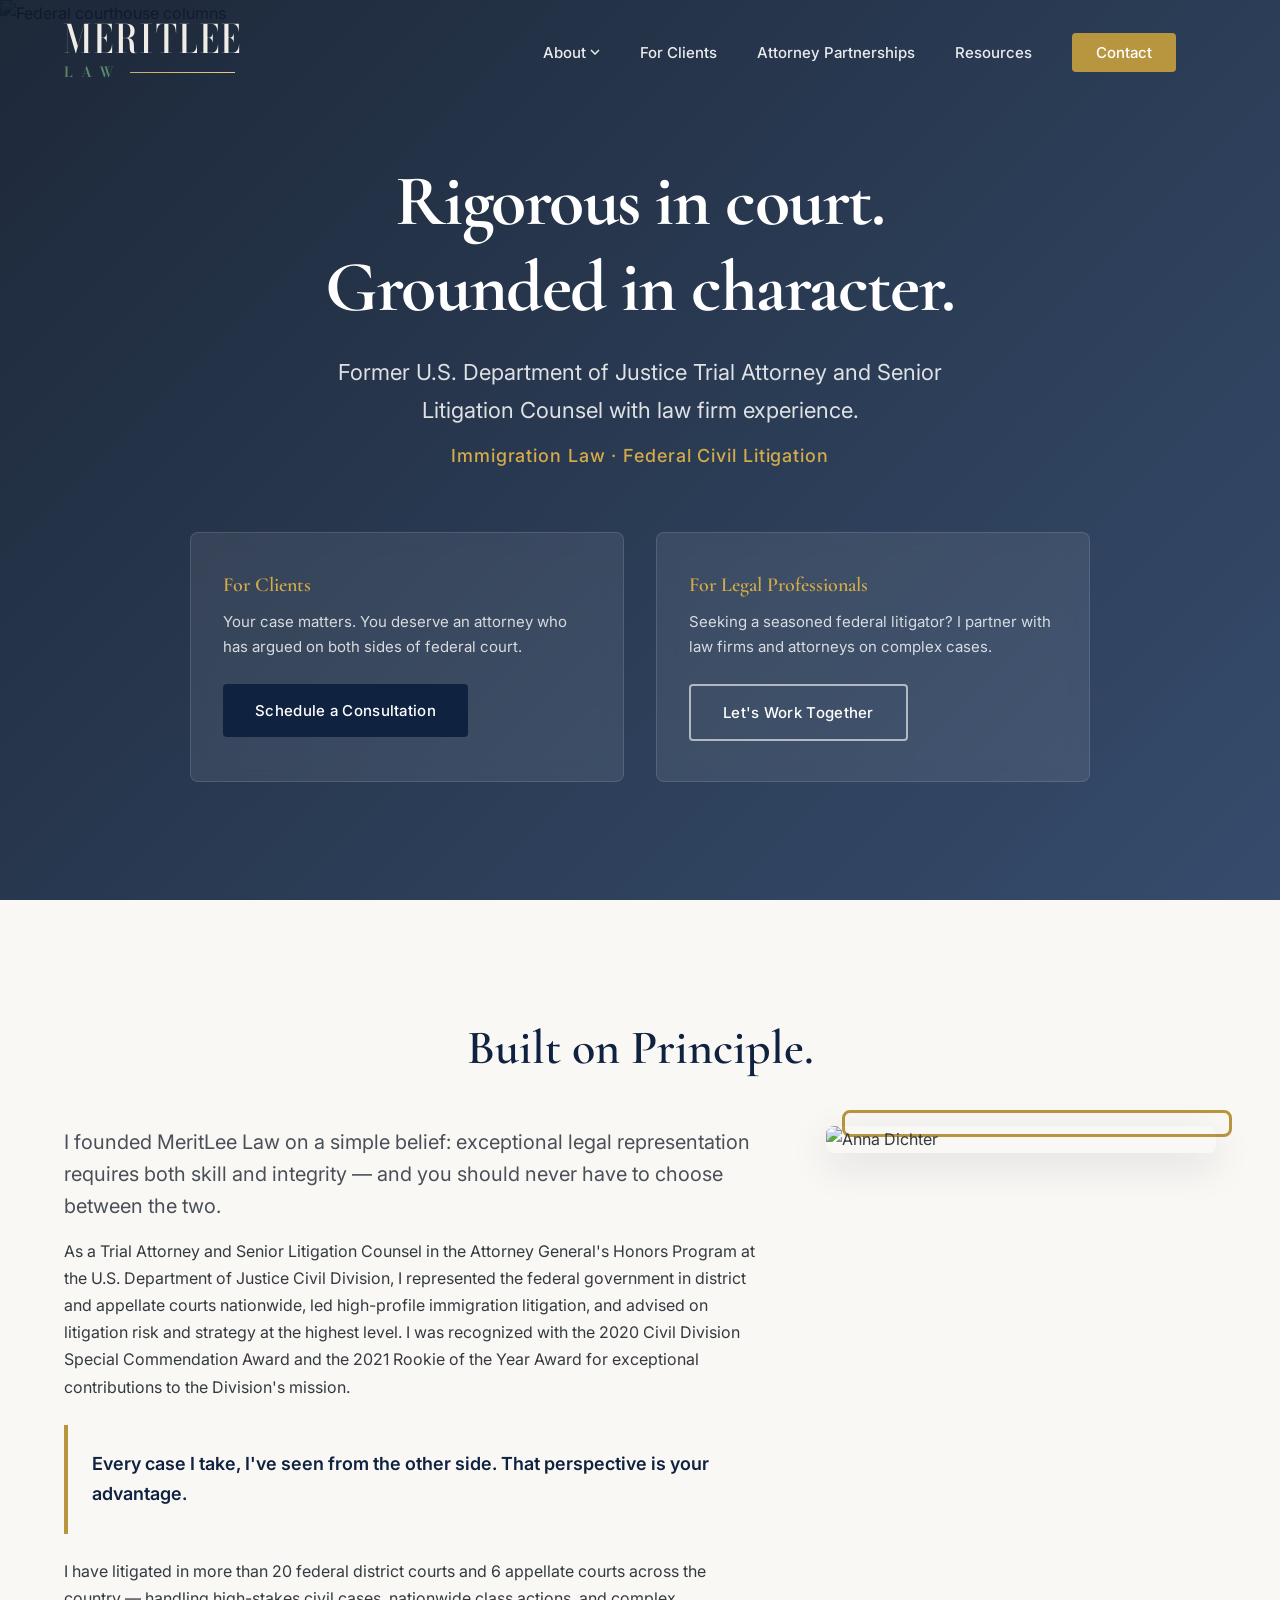
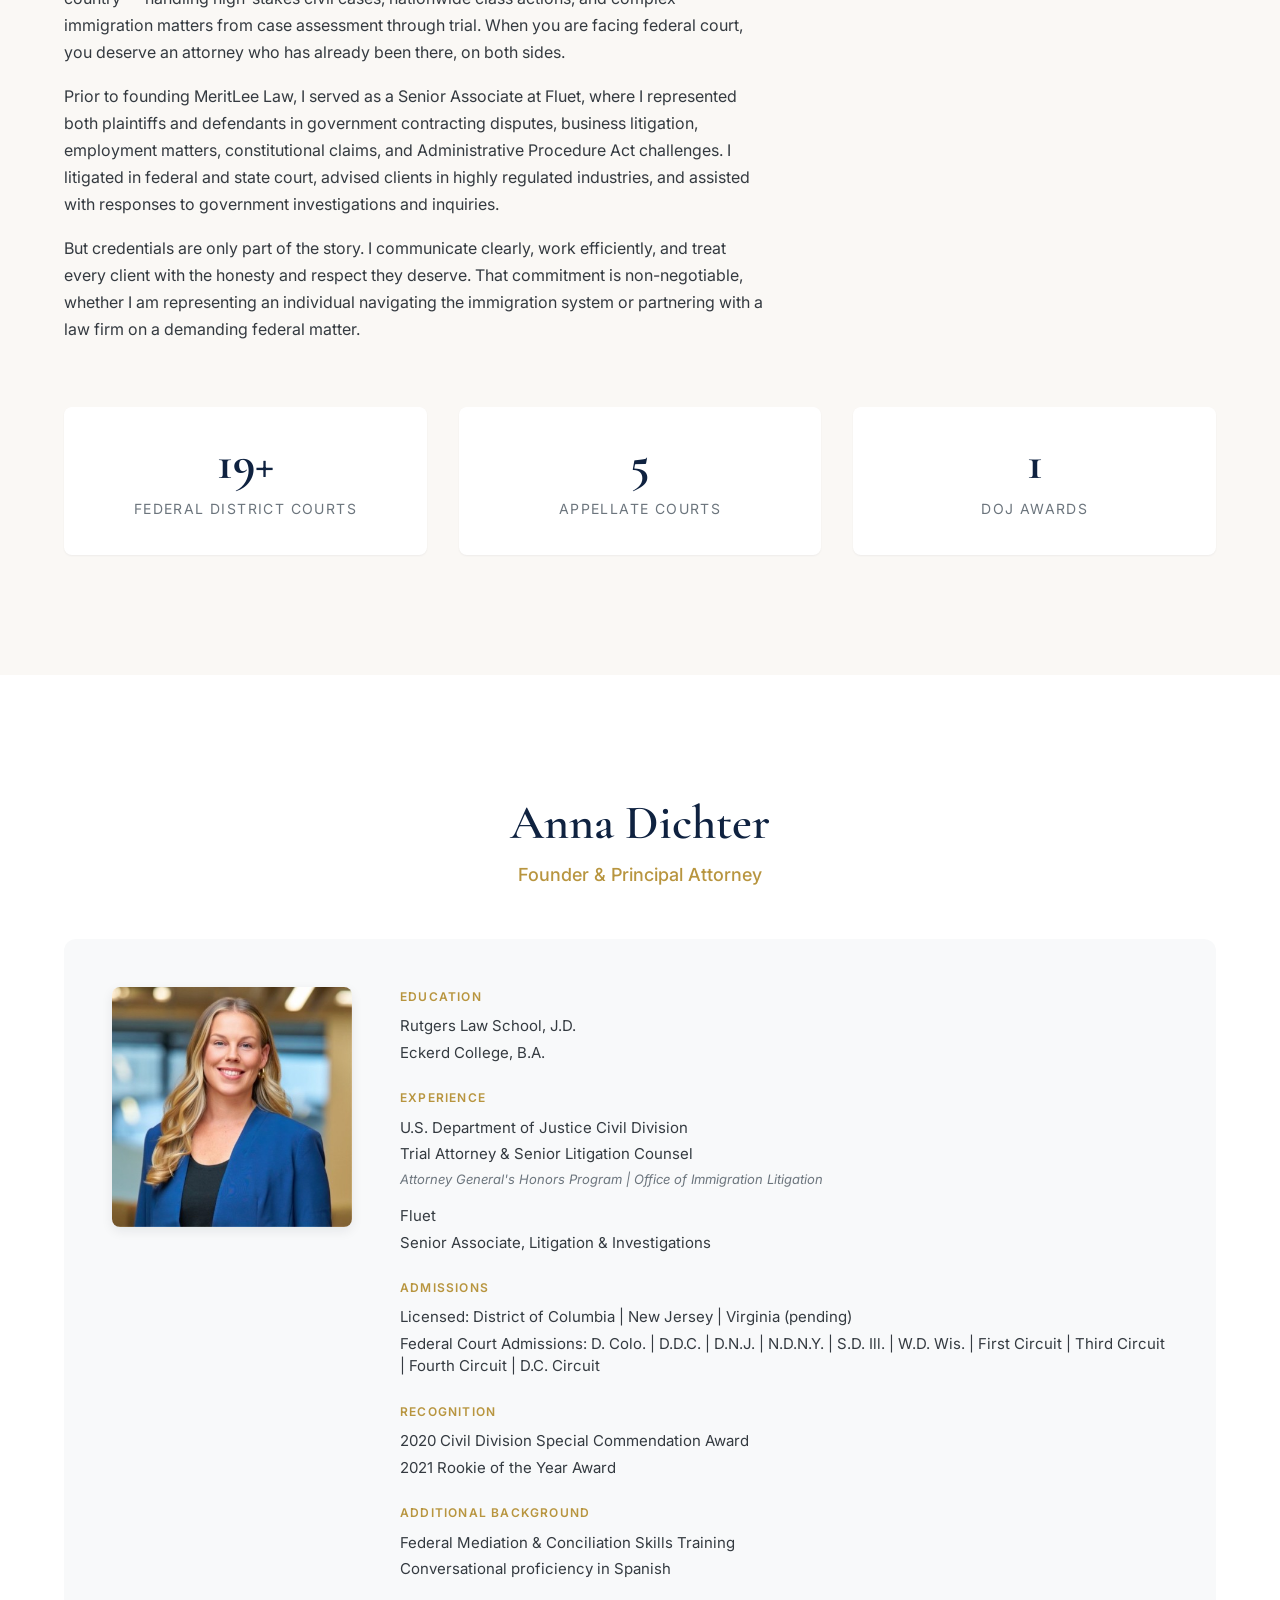
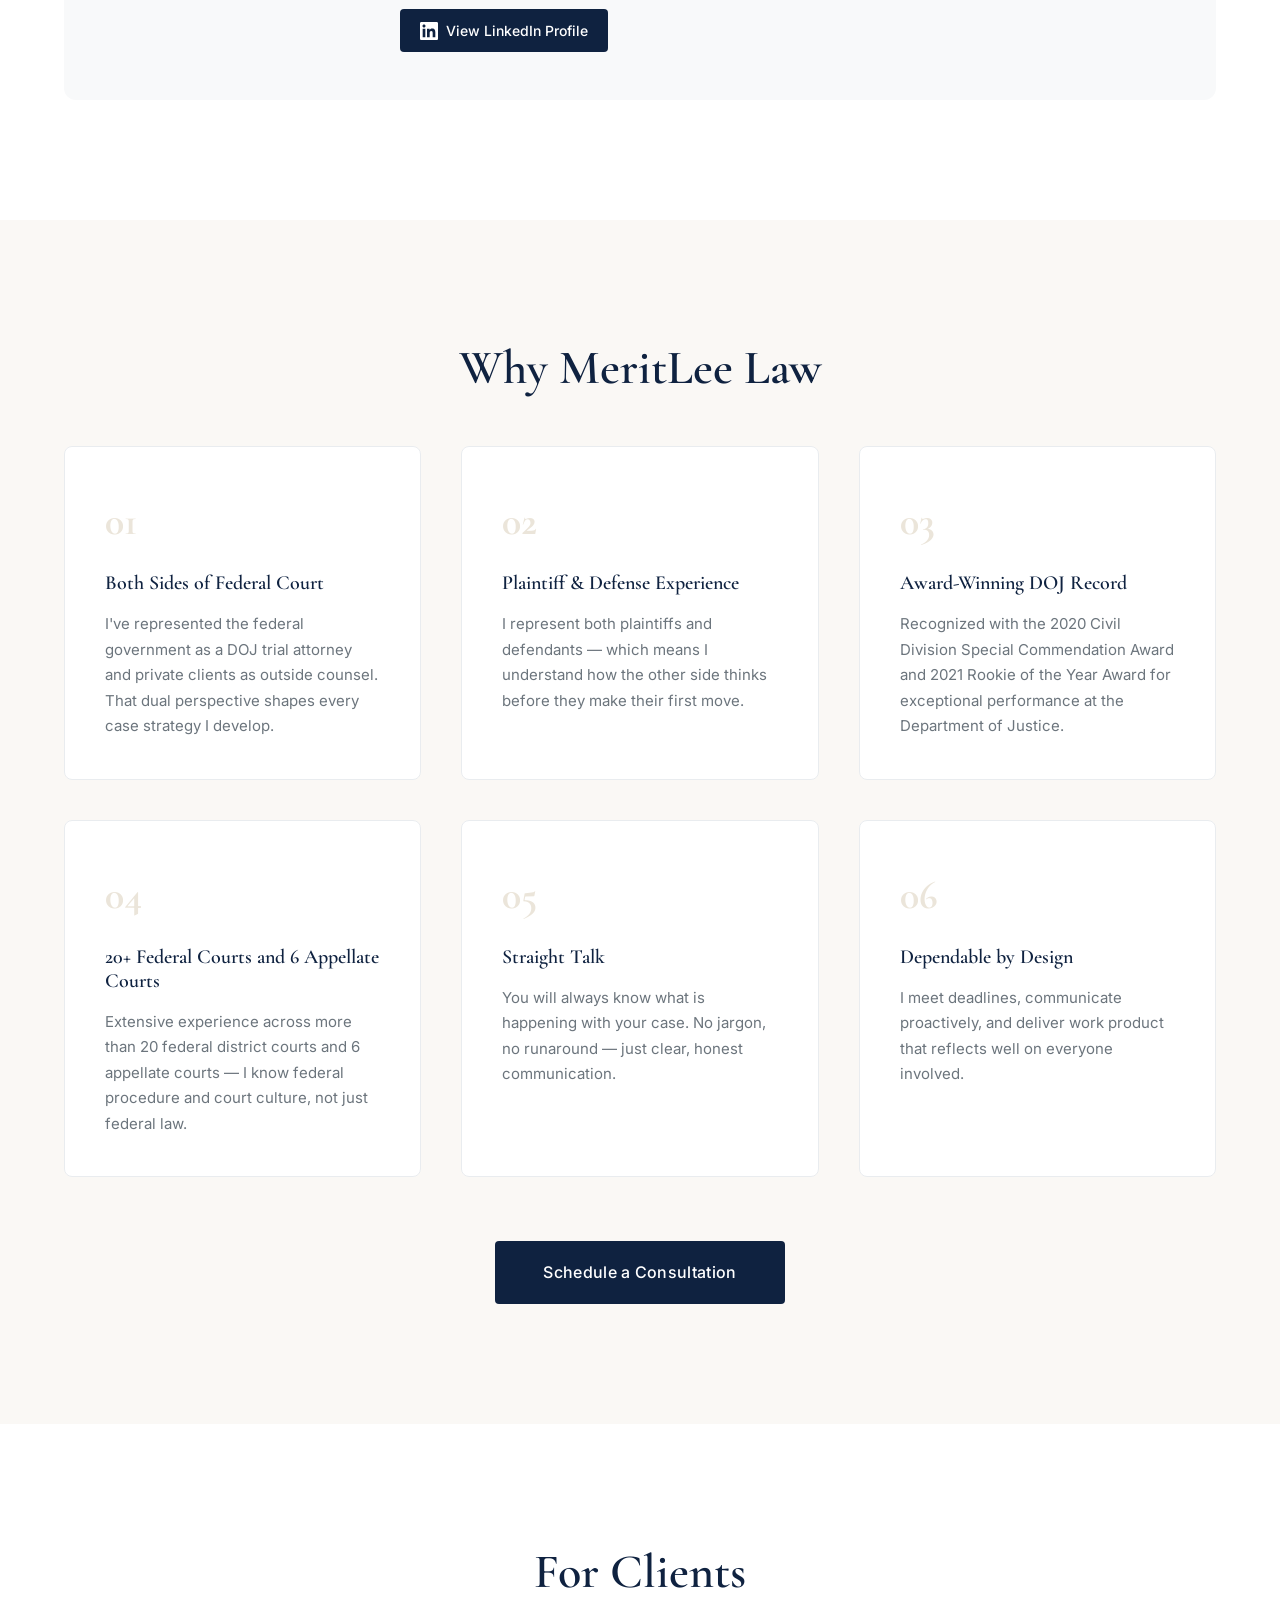
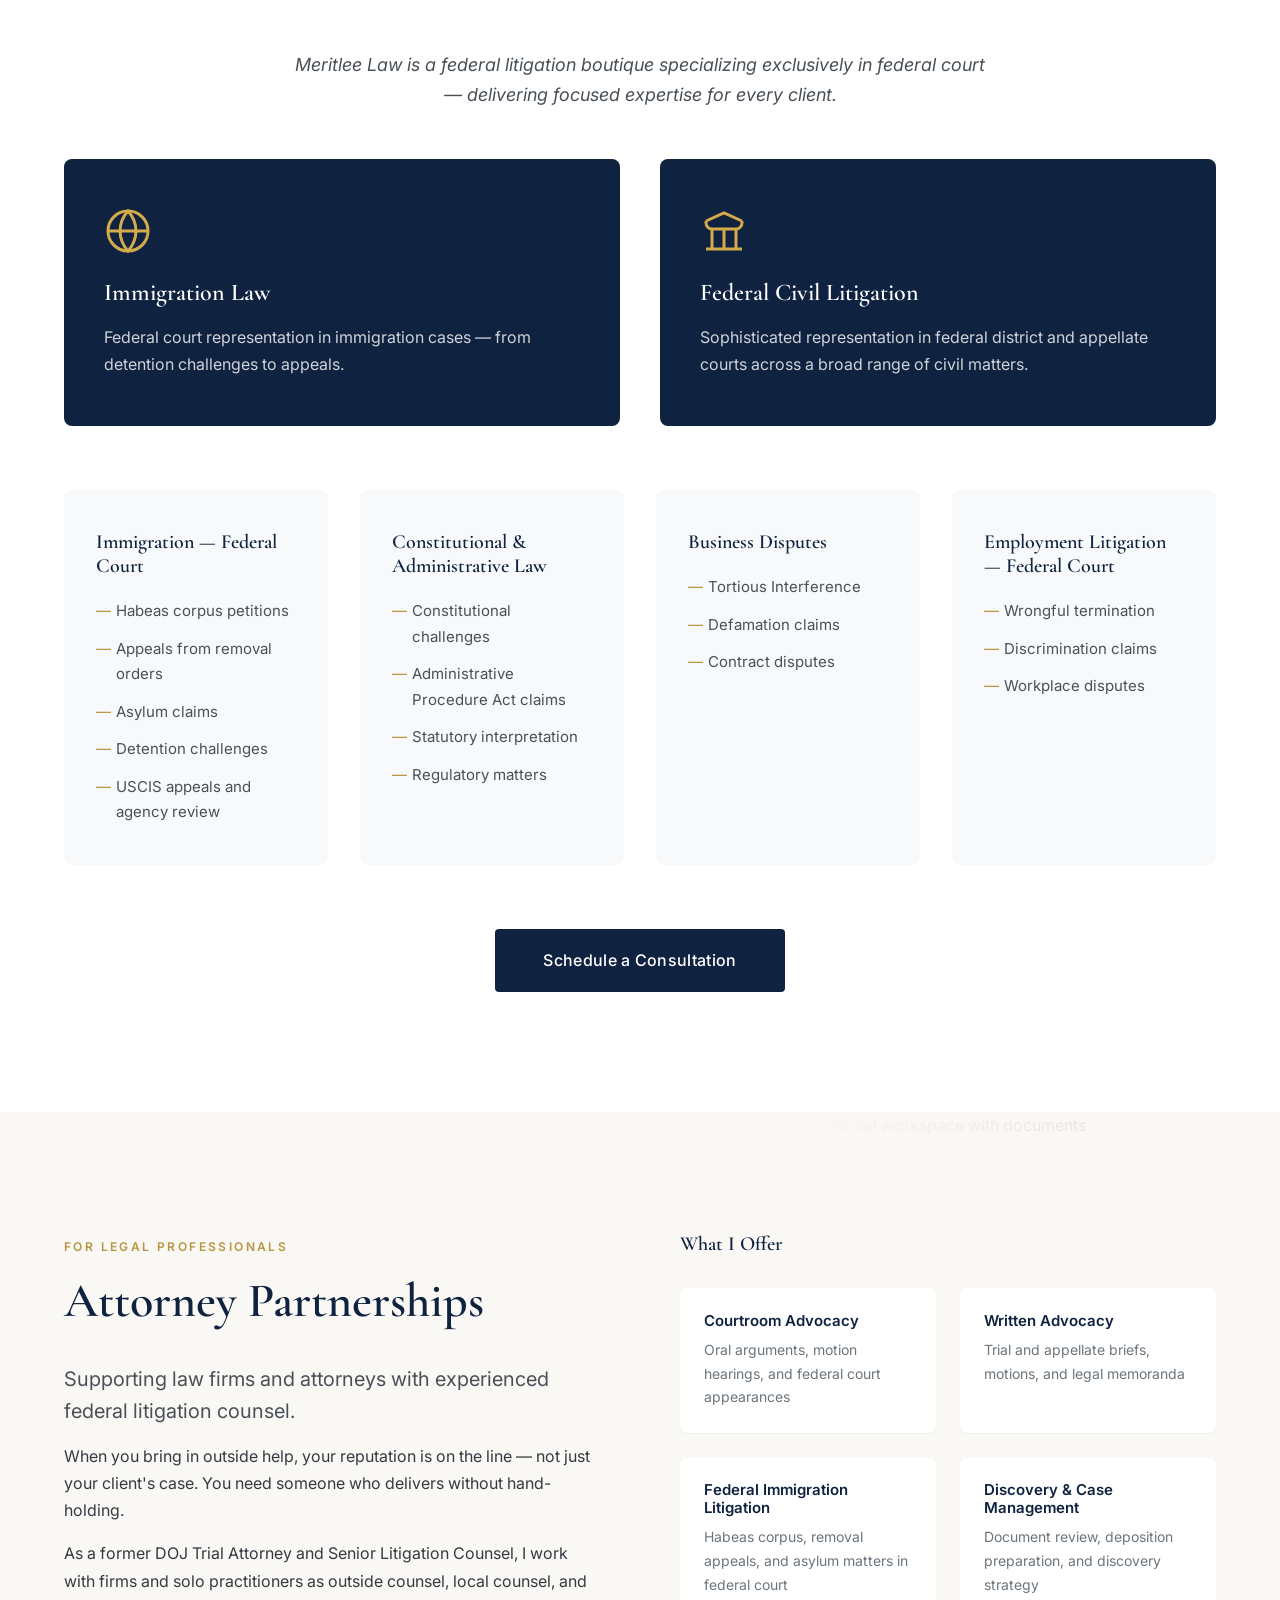
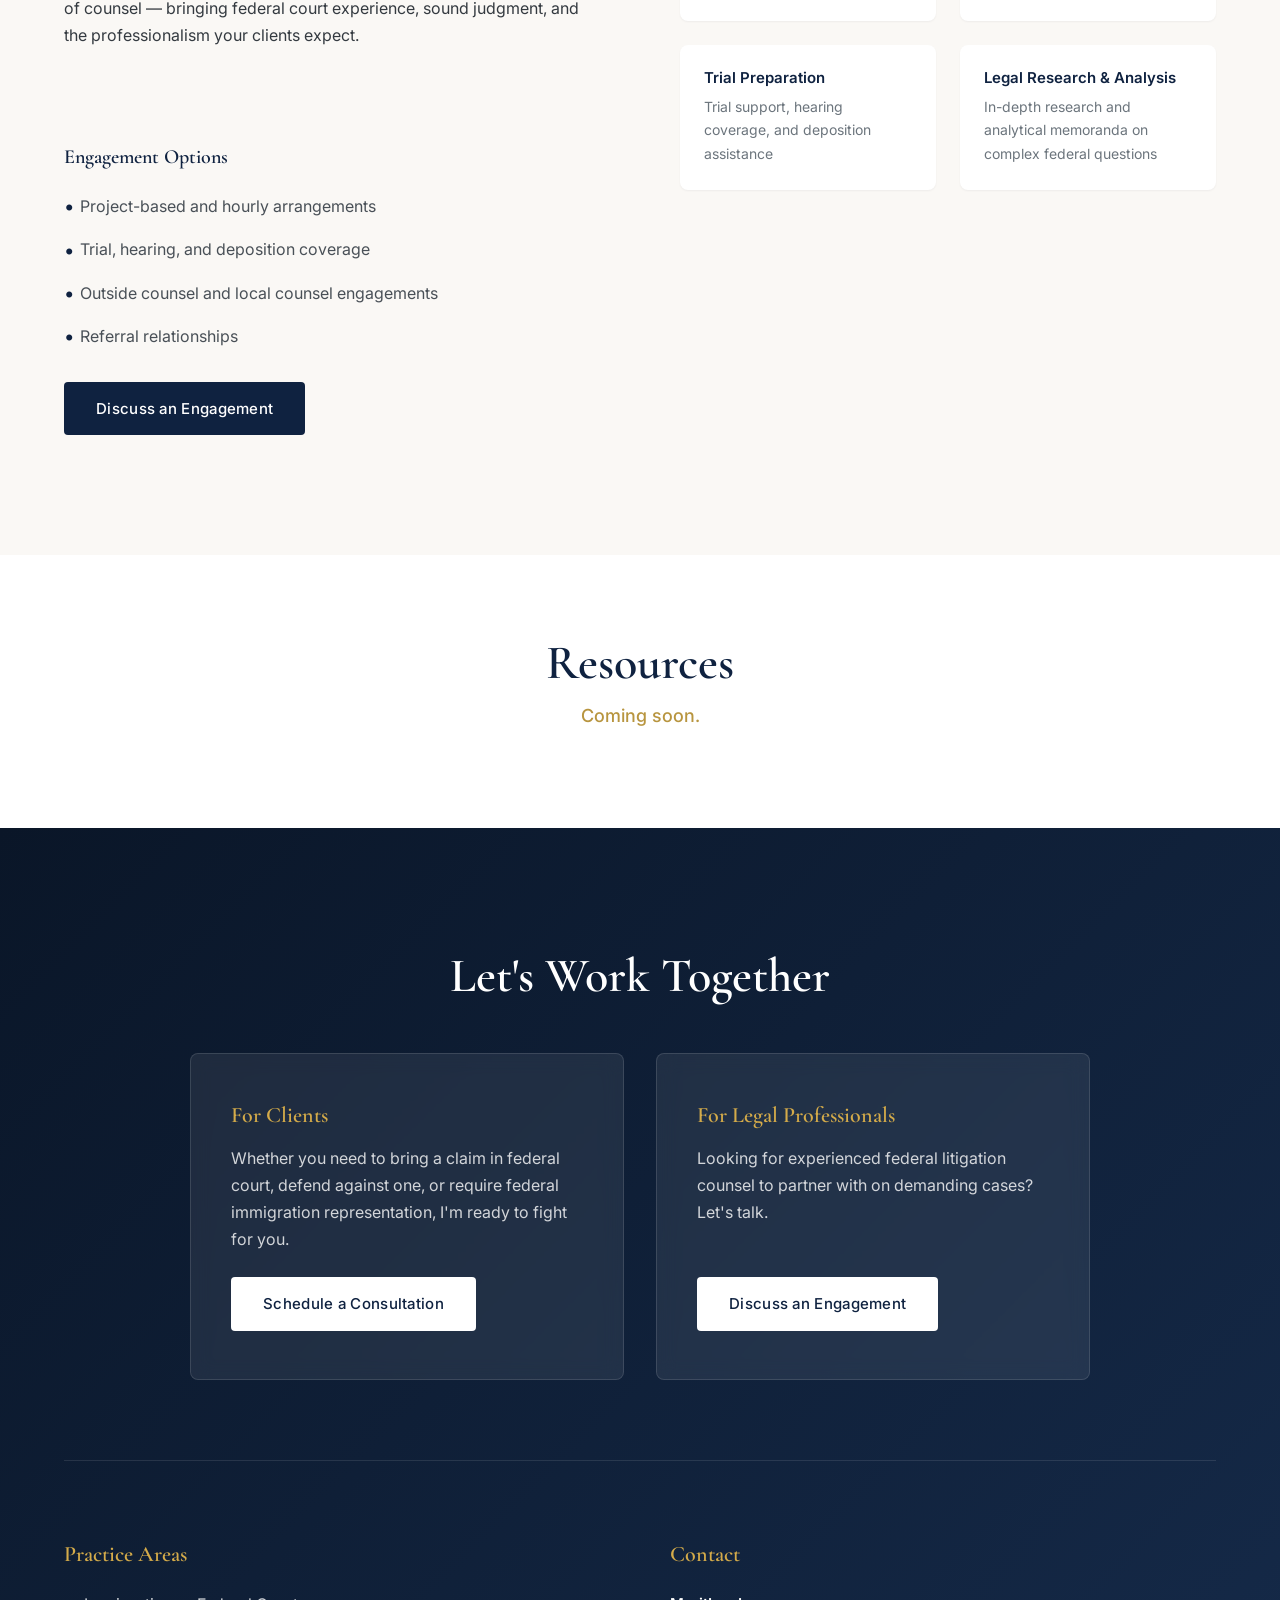
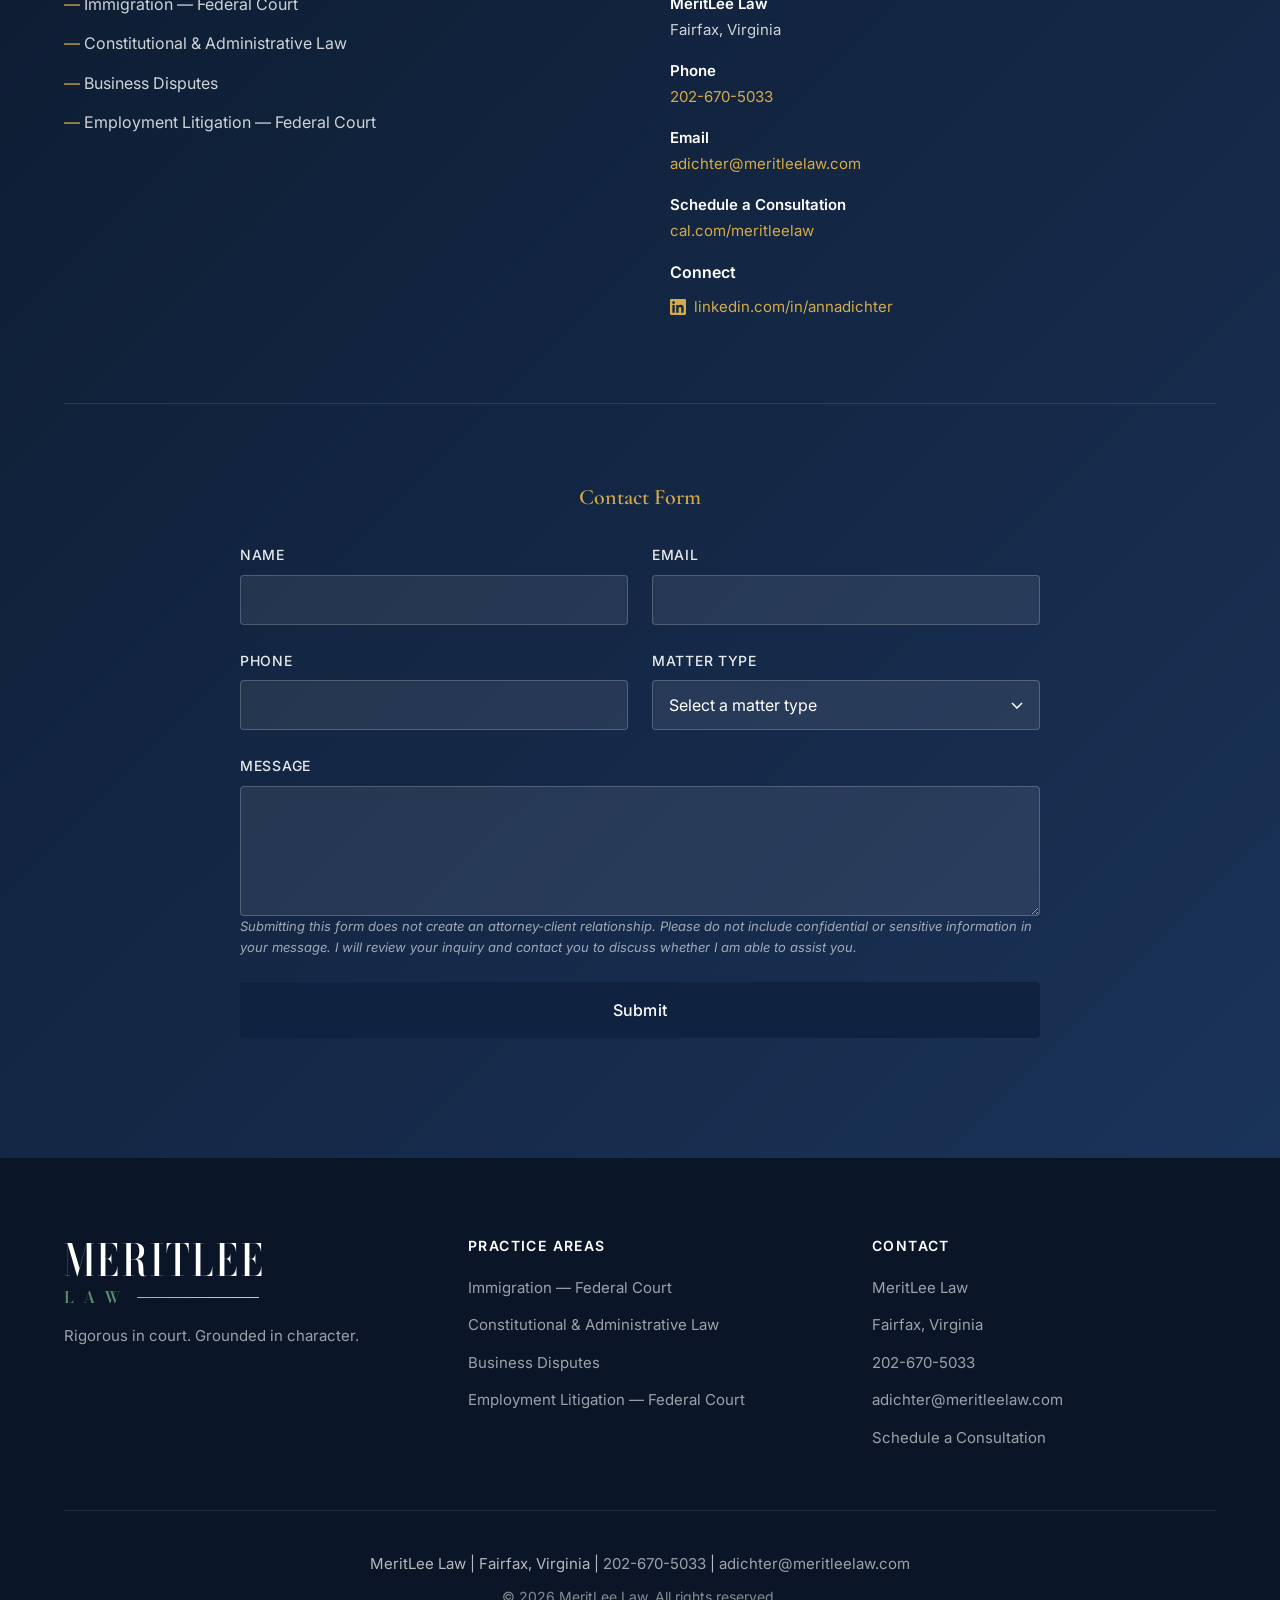
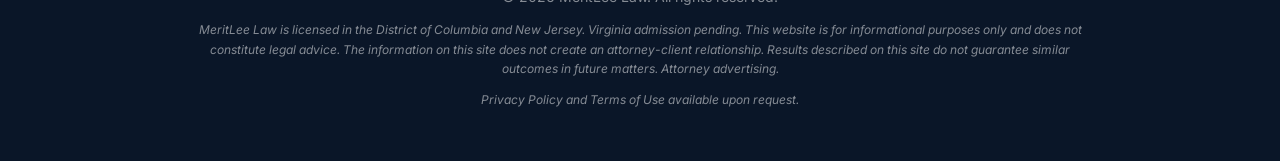
==== commit 315ea381: "Update calendar links from Calendly to Cal.com Co-Authored-By: Claude Opus 4.6 (1M context) <noreply" ====
--- a/index.html
+++ b/index.html
@@ -54,7 +54,7 @@
                 <div class="hero-card">
                     <h3>For Clients</h3>
                     <p>Your case matters. You deserve an attorney who has argued on both sides of federal court.</p>
-                    <a href="https://calendly.com/meritleelaw" class="btn btn-primary" target="_blank" rel="noopener noreferrer">Schedule a Consultation</a>
+                    <a href="https://cal.com/meritleelaw" class="btn btn-primary" target="_blank" rel="noopener noreferrer">Schedule a Consultation</a>
                 </div>
                 <div class="hero-card">
                     <h3>For Legal Professionals</h3>
@@ -197,7 +197,7 @@
                 </div>
             </div>
             <div class="why-cta">
-                <a href="https://calendly.com/meritleelaw" class="btn btn-primary btn-large" target="_blank" rel="noopener noreferrer">Schedule a Consultation</a>
+                <a href="https://cal.com/meritleelaw" class="btn btn-primary btn-large" target="_blank" rel="noopener noreferrer">Schedule a Consultation</a>
             </div>
         </div>
     </section>
@@ -212,6 +212,16 @@
             <p class="services-description">Meritlee Law is a federal litigation boutique specializing exclusively in federal court — delivering focused expertise for every client.</p>
 
             <div class="services-intro">
+                <div class="service-main">
+                    <div class="service-icon">
+                        <svg viewBox="0 0 24 24" fill="none" stroke="currentColor" stroke-width="1.5">
+                            <circle cx="12" cy="12" r="10"/>
+                            <path d="M2 12h20M12 2a15.3 15.3 0 014 10 15.3 15.3 0 01-4 10 15.3 15.3 0 01-4-10 15.3 15.3 0 014-10z"/>
+                        </svg>
+                    </div>
+                    <h3>Immigration Law</h3>
+                    <p>Federal court representation in immigration cases — from detention challenges to appeals.</p>
+                </div>
                 <div class="service-main">
                     <div class="service-icon">
                         <svg viewBox="0 0 24 24" fill="none" stroke="currentColor" stroke-width="1.5">
@@ -221,16 +231,6 @@
                     </div>
                     <h3>Federal Civil Litigation</h3>
                     <p>Sophisticated representation in federal district and appellate courts across a broad range of civil matters.</p>
-                </div>
-                <div class="service-main">
-                    <div class="service-icon">
-                        <svg viewBox="0 0 24 24" fill="none" stroke="currentColor" stroke-width="1.5">
-                            <circle cx="12" cy="12" r="10"/>
-                            <path d="M2 12h20M12 2a15.3 15.3 0 014 10 15.3 15.3 0 01-4 10 15.3 15.3 0 01-4-10 15.3 15.3 0 014-10z"/>
-                        </svg>
-                    </div>
-                    <h3>Immigration Law</h3>
-                    <p>Federal court representation in immigration cases — from detention challenges to appeals.</p>
                 </div>
             </div>
 
@@ -272,7 +272,7 @@
                 </div>
             </div>
             <div class="services-cta">
-                <a href="https://calendly.com/meritleelaw" class="btn btn-primary btn-large" target="_blank" rel="noopener noreferrer">Schedule a Consultation</a>
+                <a href="https://cal.com/meritleelaw" class="btn btn-primary btn-large" target="_blank" rel="noopener noreferrer">Schedule a Consultation</a>
             </div>
         </div>
     </section>
@@ -353,7 +353,7 @@
                     <div class="cta-card">
                         <h3>For Clients</h3>
                         <p>Whether you need to bring a claim in federal court, defend against one, or require federal immigration representation, I'm ready to fight for you.</p>
-                        <a href="https://calendly.com/meritleelaw" class="btn btn-white" target="_blank" rel="noopener noreferrer">Schedule a Consultation</a>
+                        <a href="https://cal.com/meritleelaw" class="btn btn-white" target="_blank" rel="noopener noreferrer">Schedule a Consultation</a>
                     </div>
                     <div class="cta-card">
                         <h3>For Legal Professionals</h3>
@@ -378,7 +378,7 @@
                     <p><strong>MeritLee Law</strong><br>Fairfax, Virginia</p>
                     <p><strong>Phone</strong><br><a href="tel:2026705033">202-670-5033</a></p>
                     <p><strong>Email</strong><br><a href="mailto:adichter@meritleelaw.com">adichter@meritleelaw.com</a></p>
-                    <p><strong>Schedule a Consultation</strong><br><a href="https://calendly.com/meritleelaw" target="_blank" rel="noopener noreferrer">calendly.com/meritleelaw</a></p>
+                    <p><strong>Schedule a Consultation</strong><br><a href="https://cal.com/meritleelaw" target="_blank" rel="noopener noreferrer">cal.com/meritleelaw</a></p>
                     <div class="contact-social">
                         <strong>Connect</strong>
                         <a href="https://www.linkedin.com/in/annadichter" target="_blank" rel="noopener noreferrer" class="social-link">
@@ -478,7 +478,7 @@
                             <li>Fairfax, Virginia</li>
                             <li><a href="tel:2026705033">202-670-5033</a></li>
                             <li><a href="mailto:adichter@meritleelaw.com">adichter@meritleelaw.com</a></li>
-                            <li><a href="https://calendly.com/meritleelaw" target="_blank" rel="noopener noreferrer">Schedule a Consultation</a></li>
+                            <li><a href="https://cal.com/meritleelaw" target="_blank" rel="noopener noreferrer">Schedule a Consultation</a></li>
                         </ul>
                     </div>
                 </div>
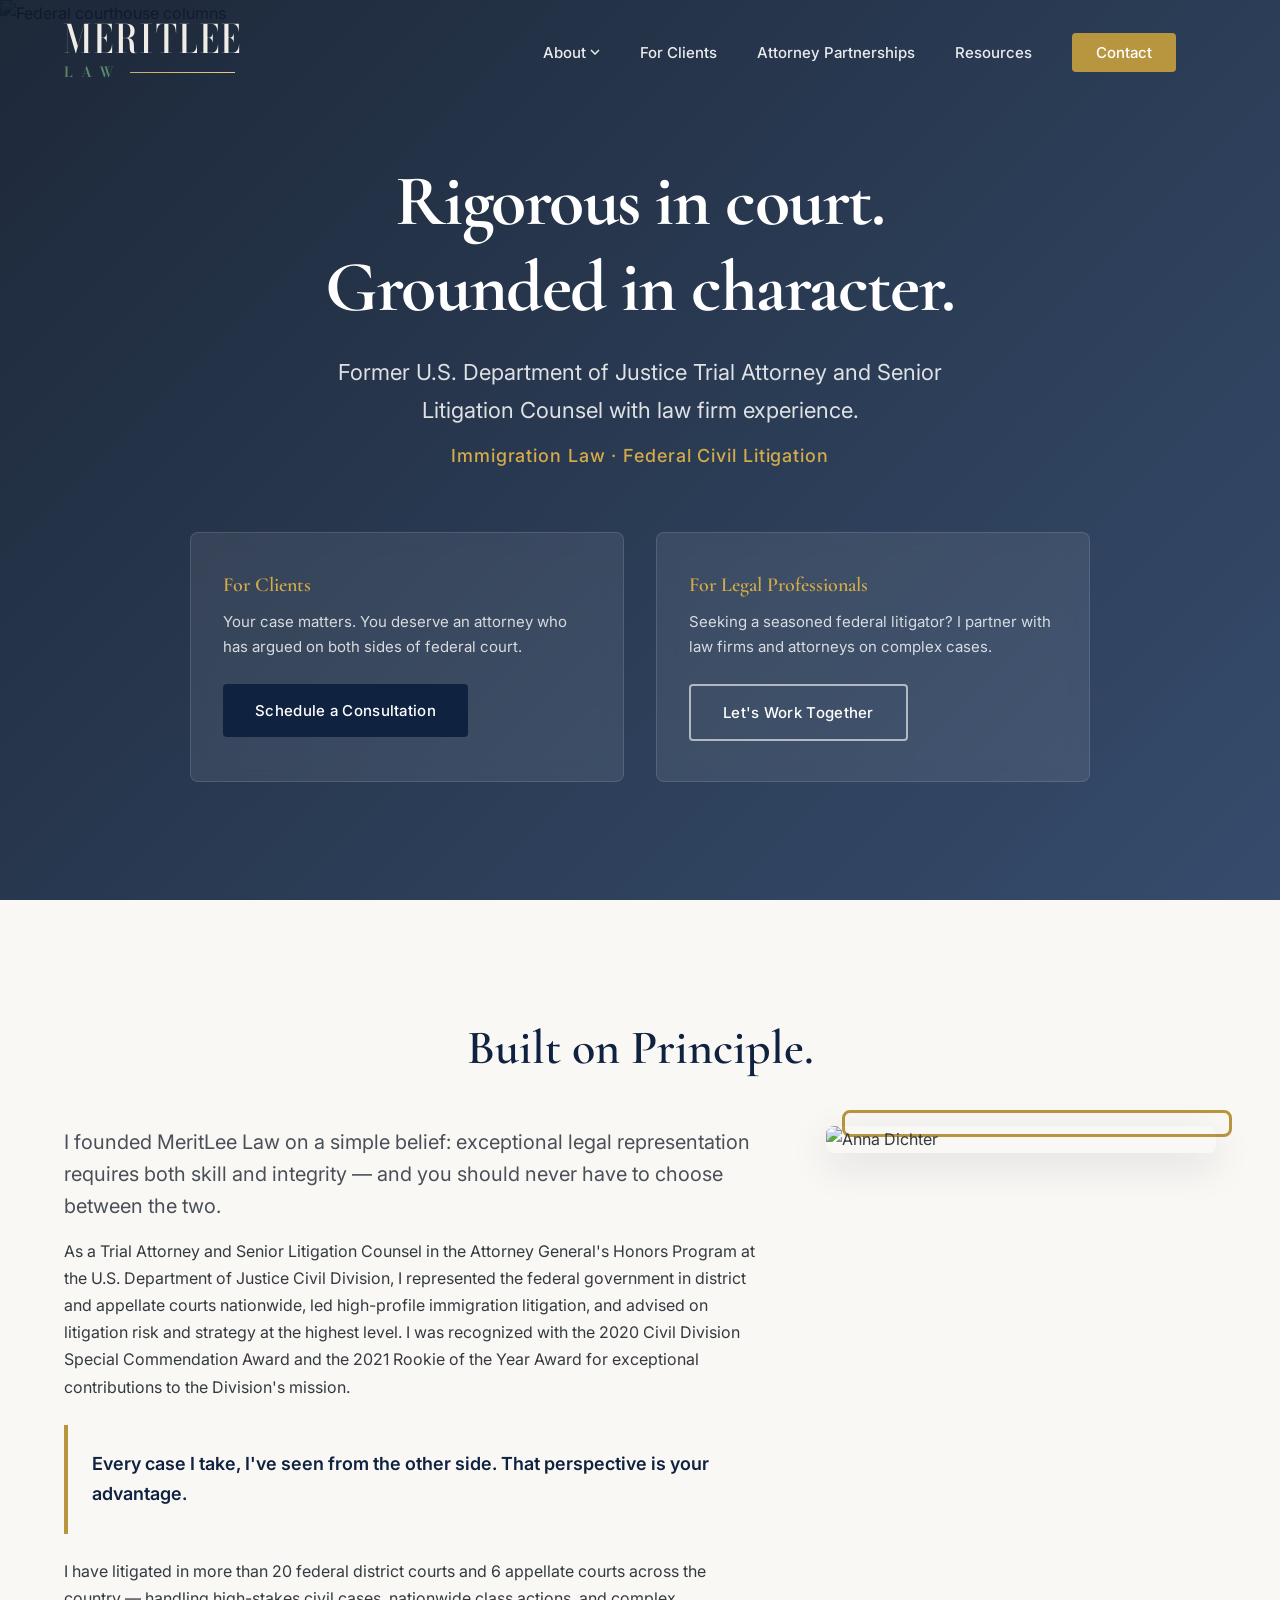
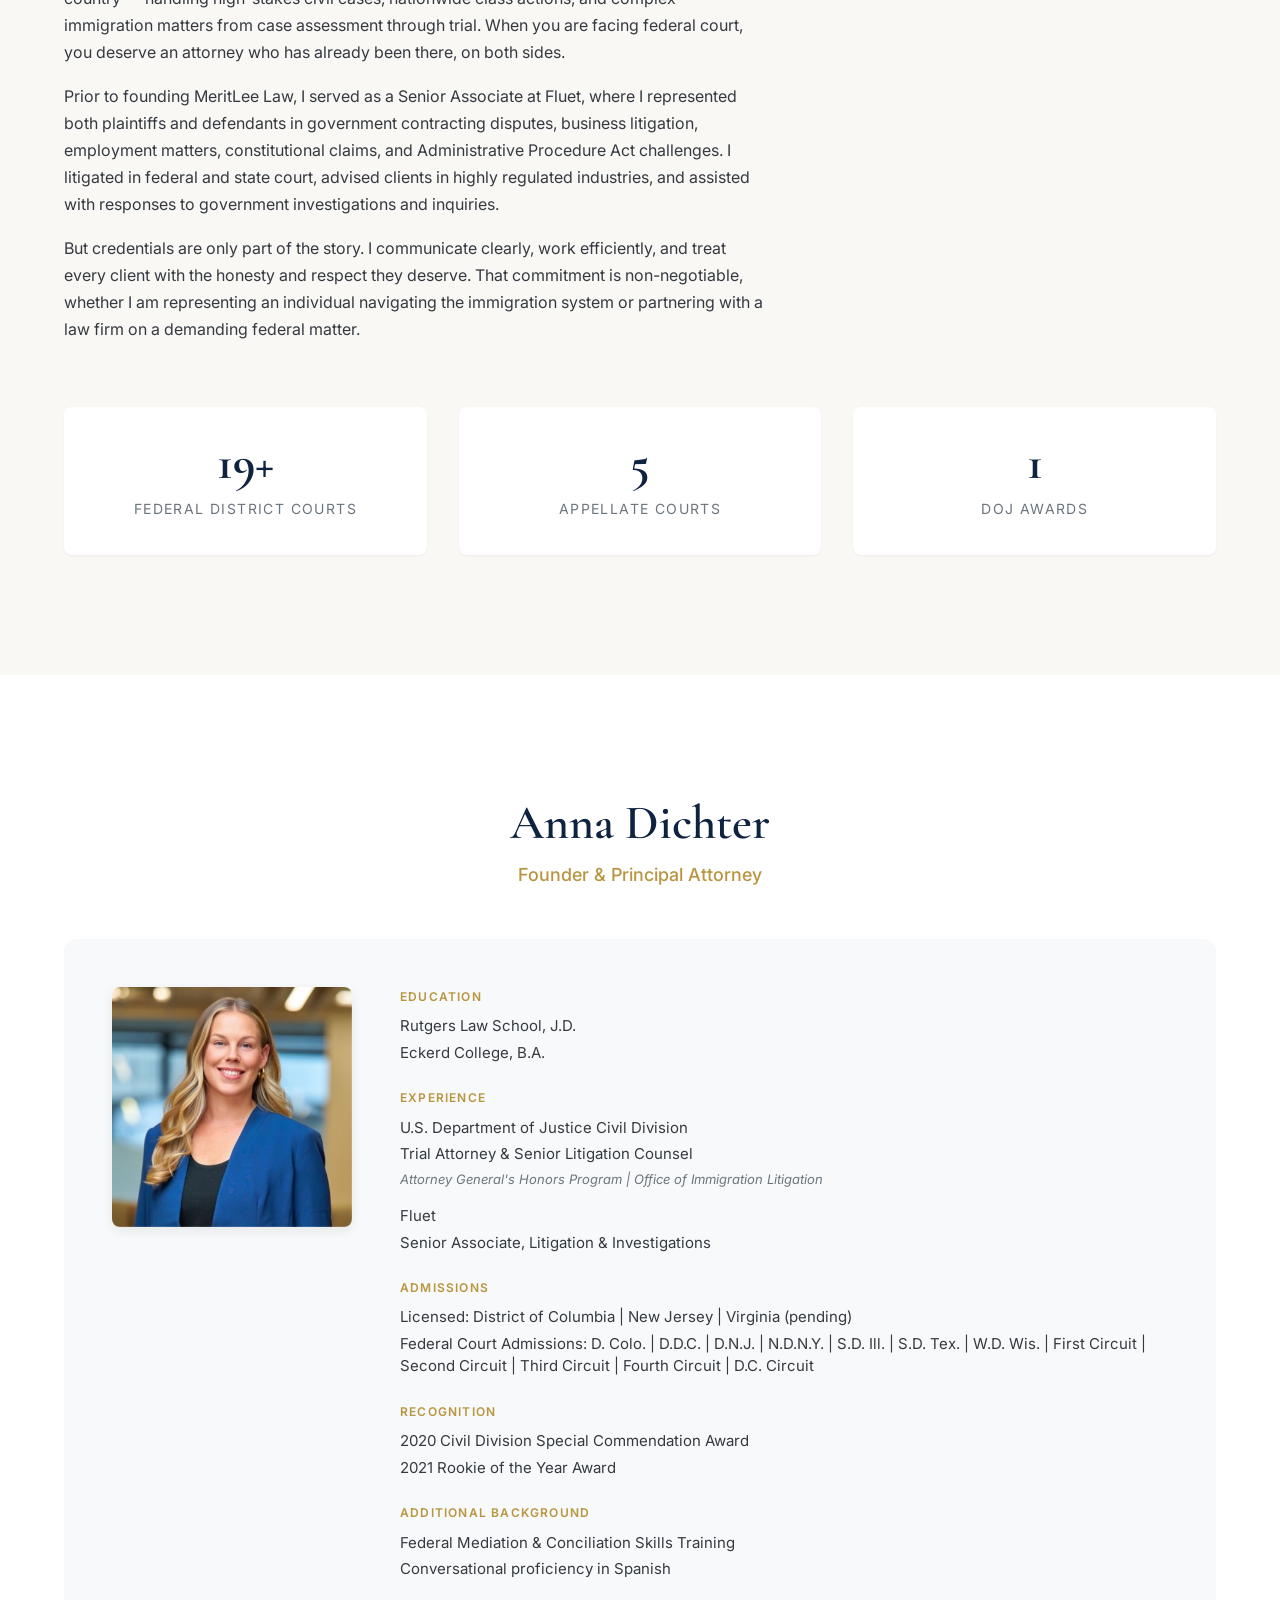
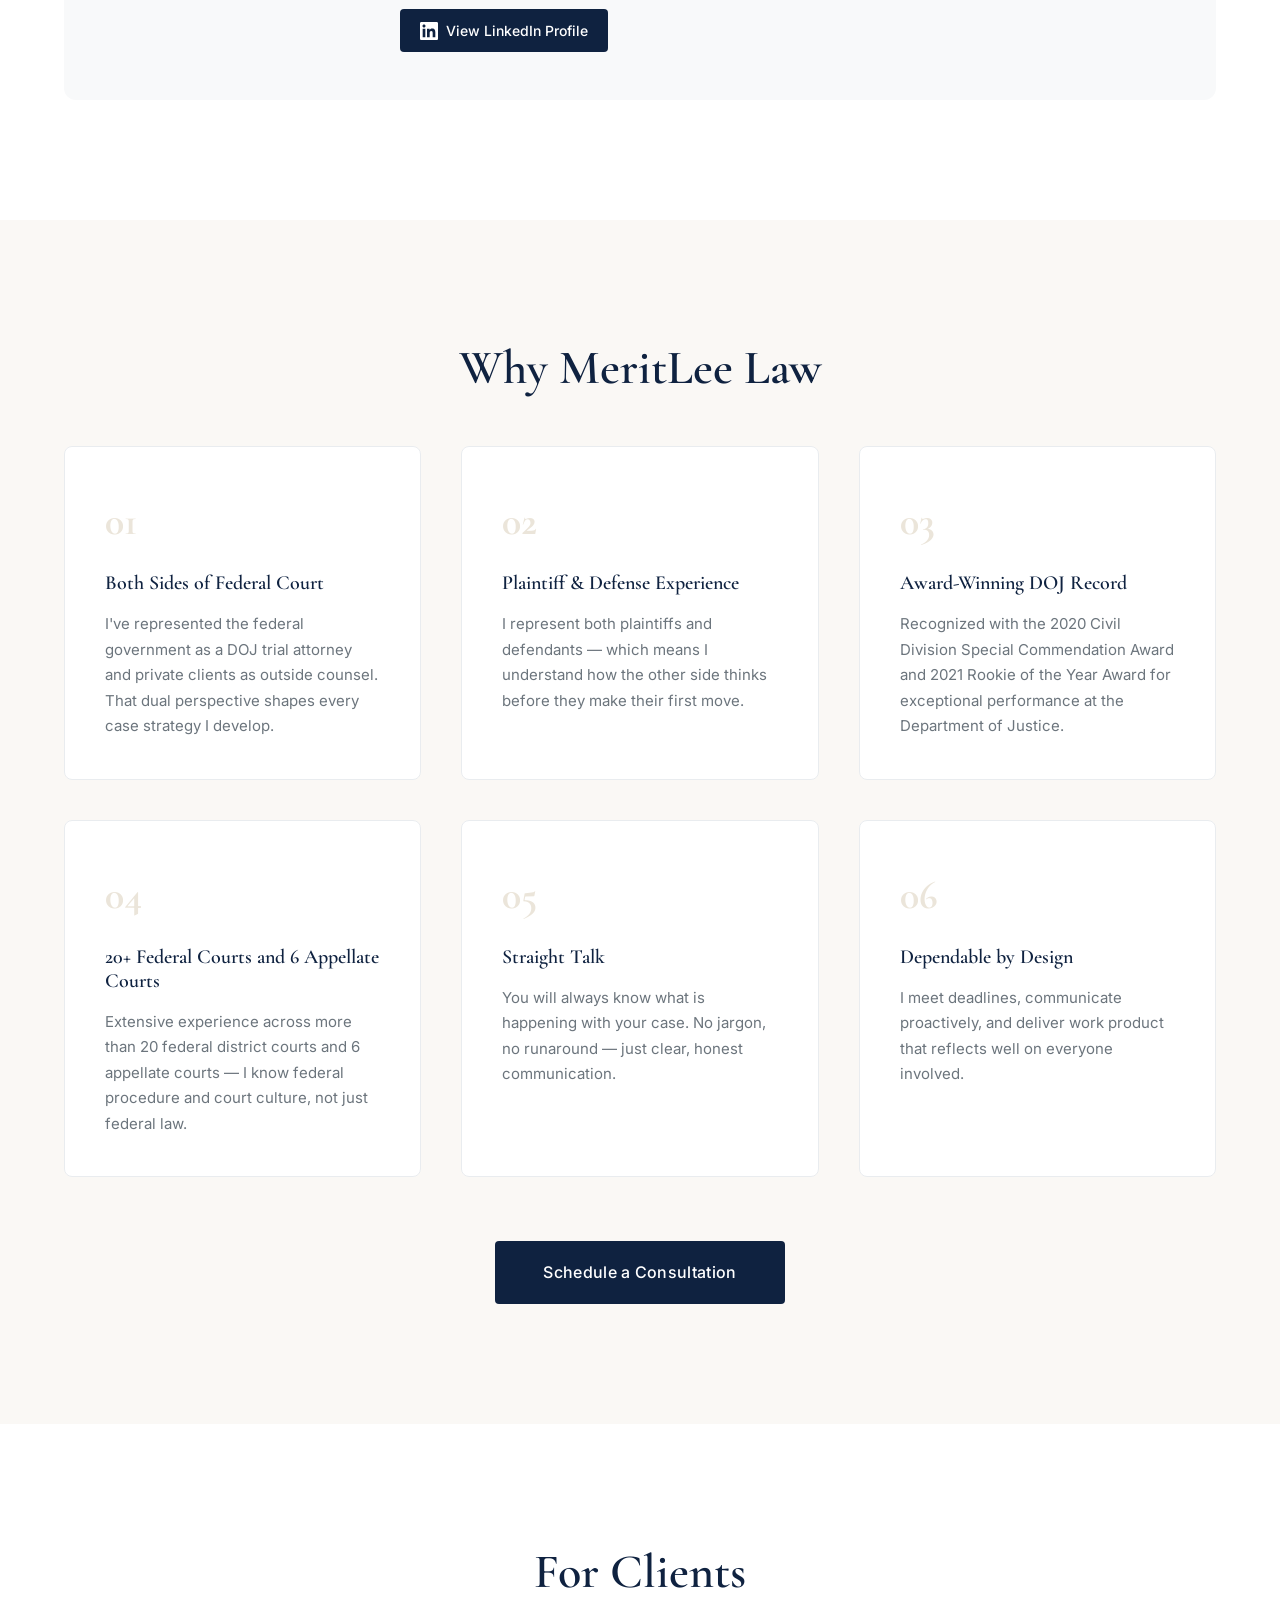
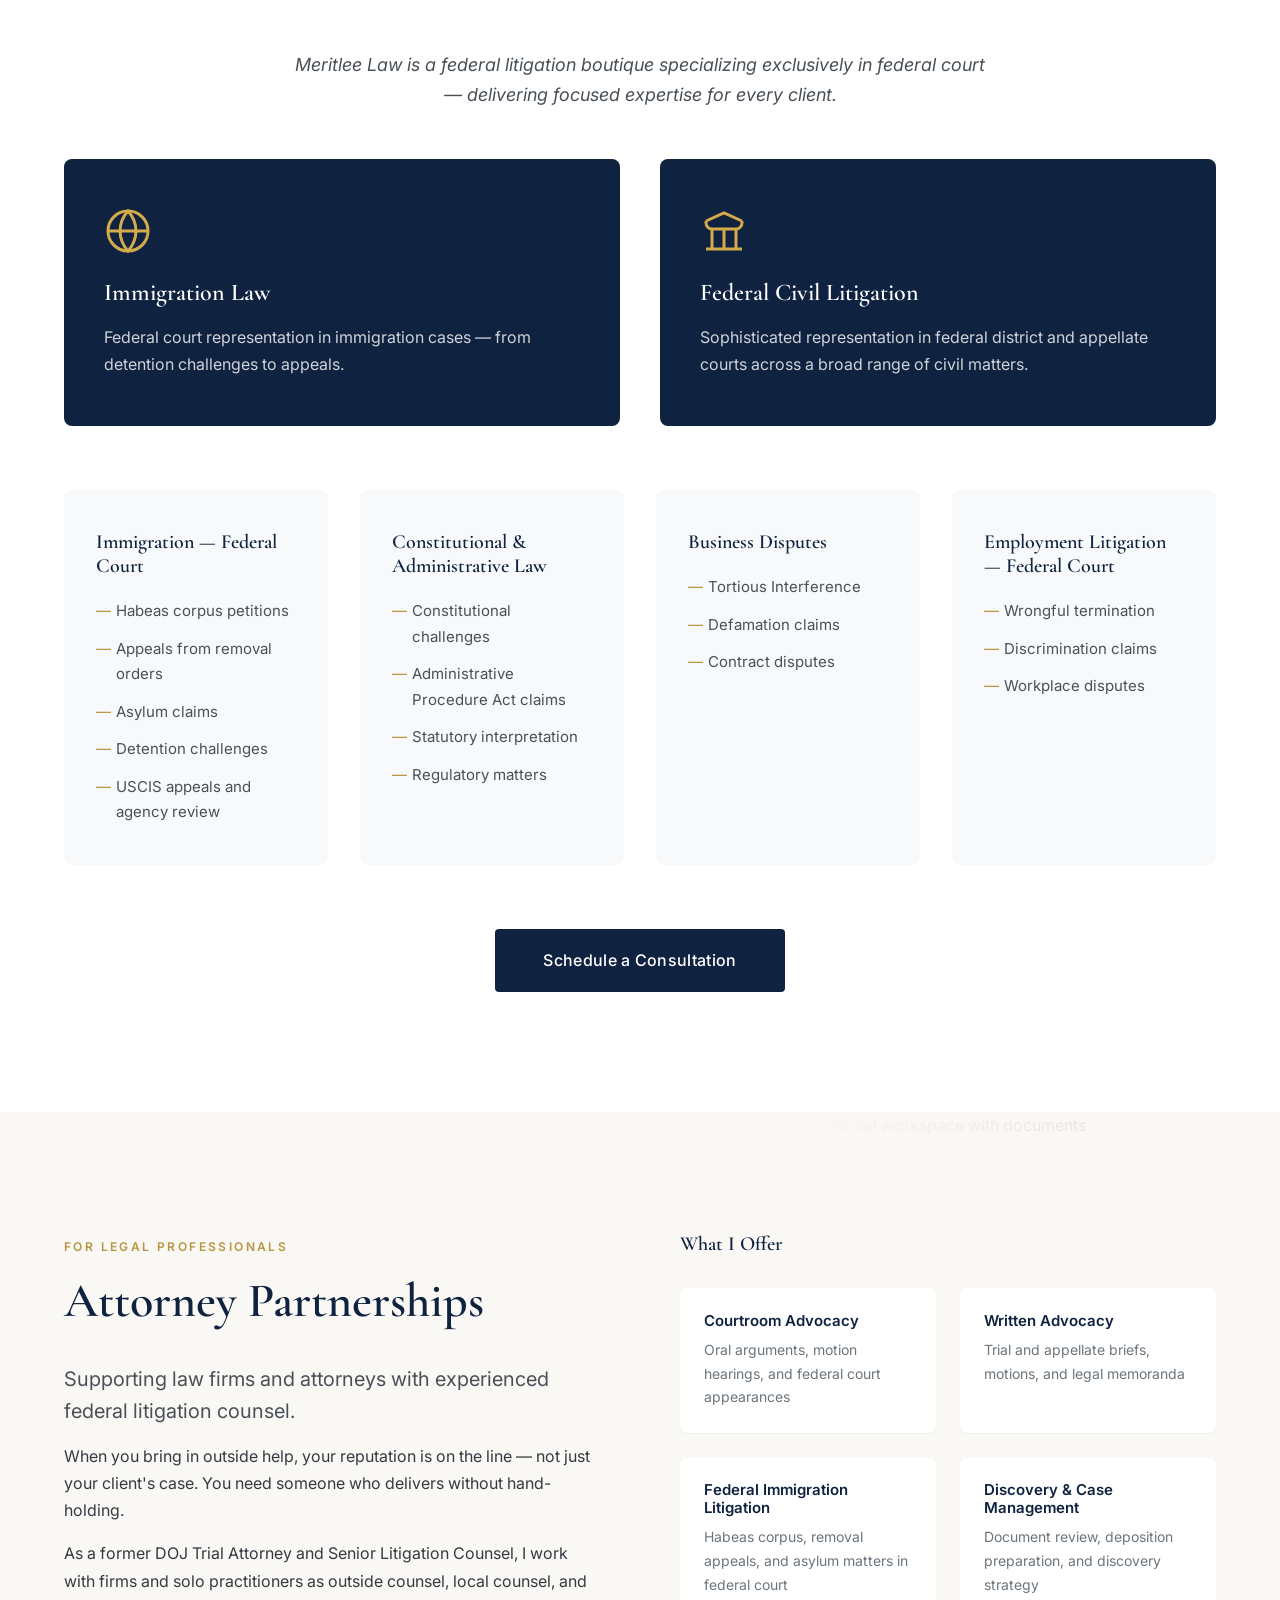
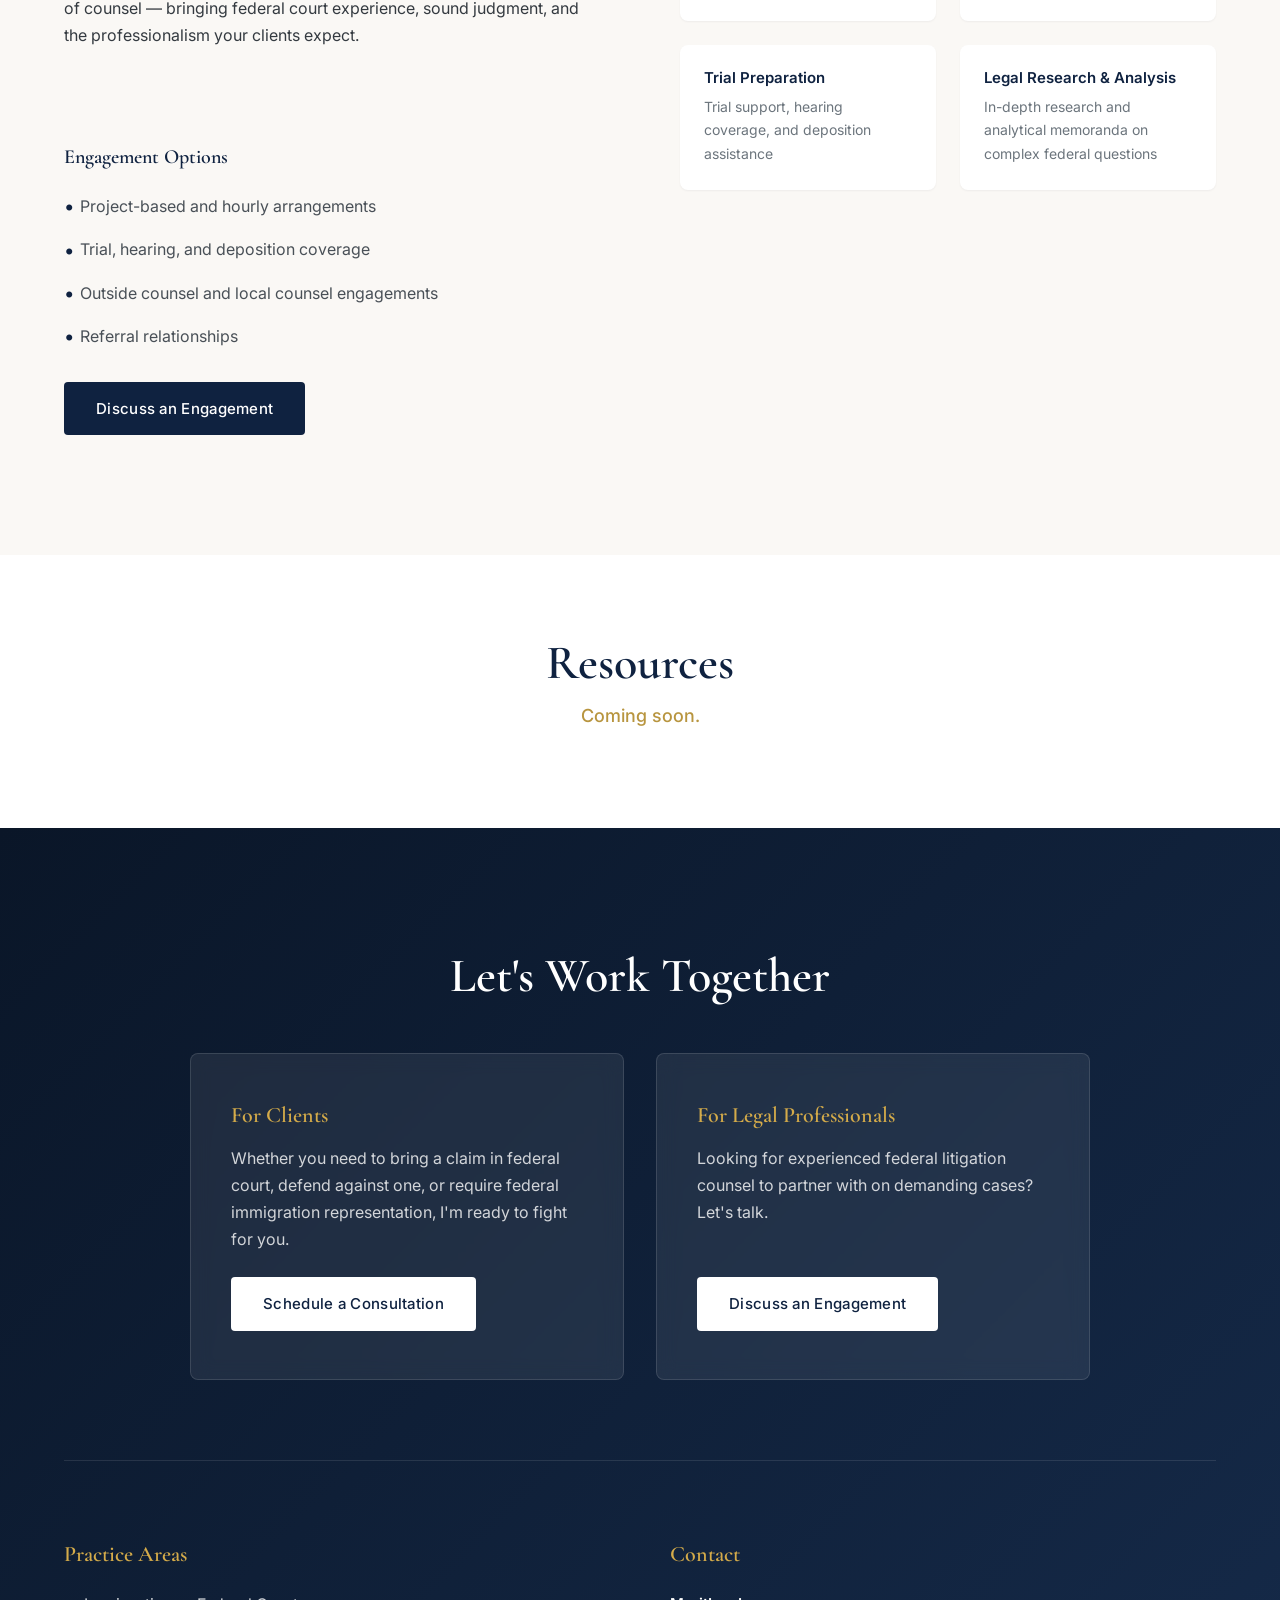
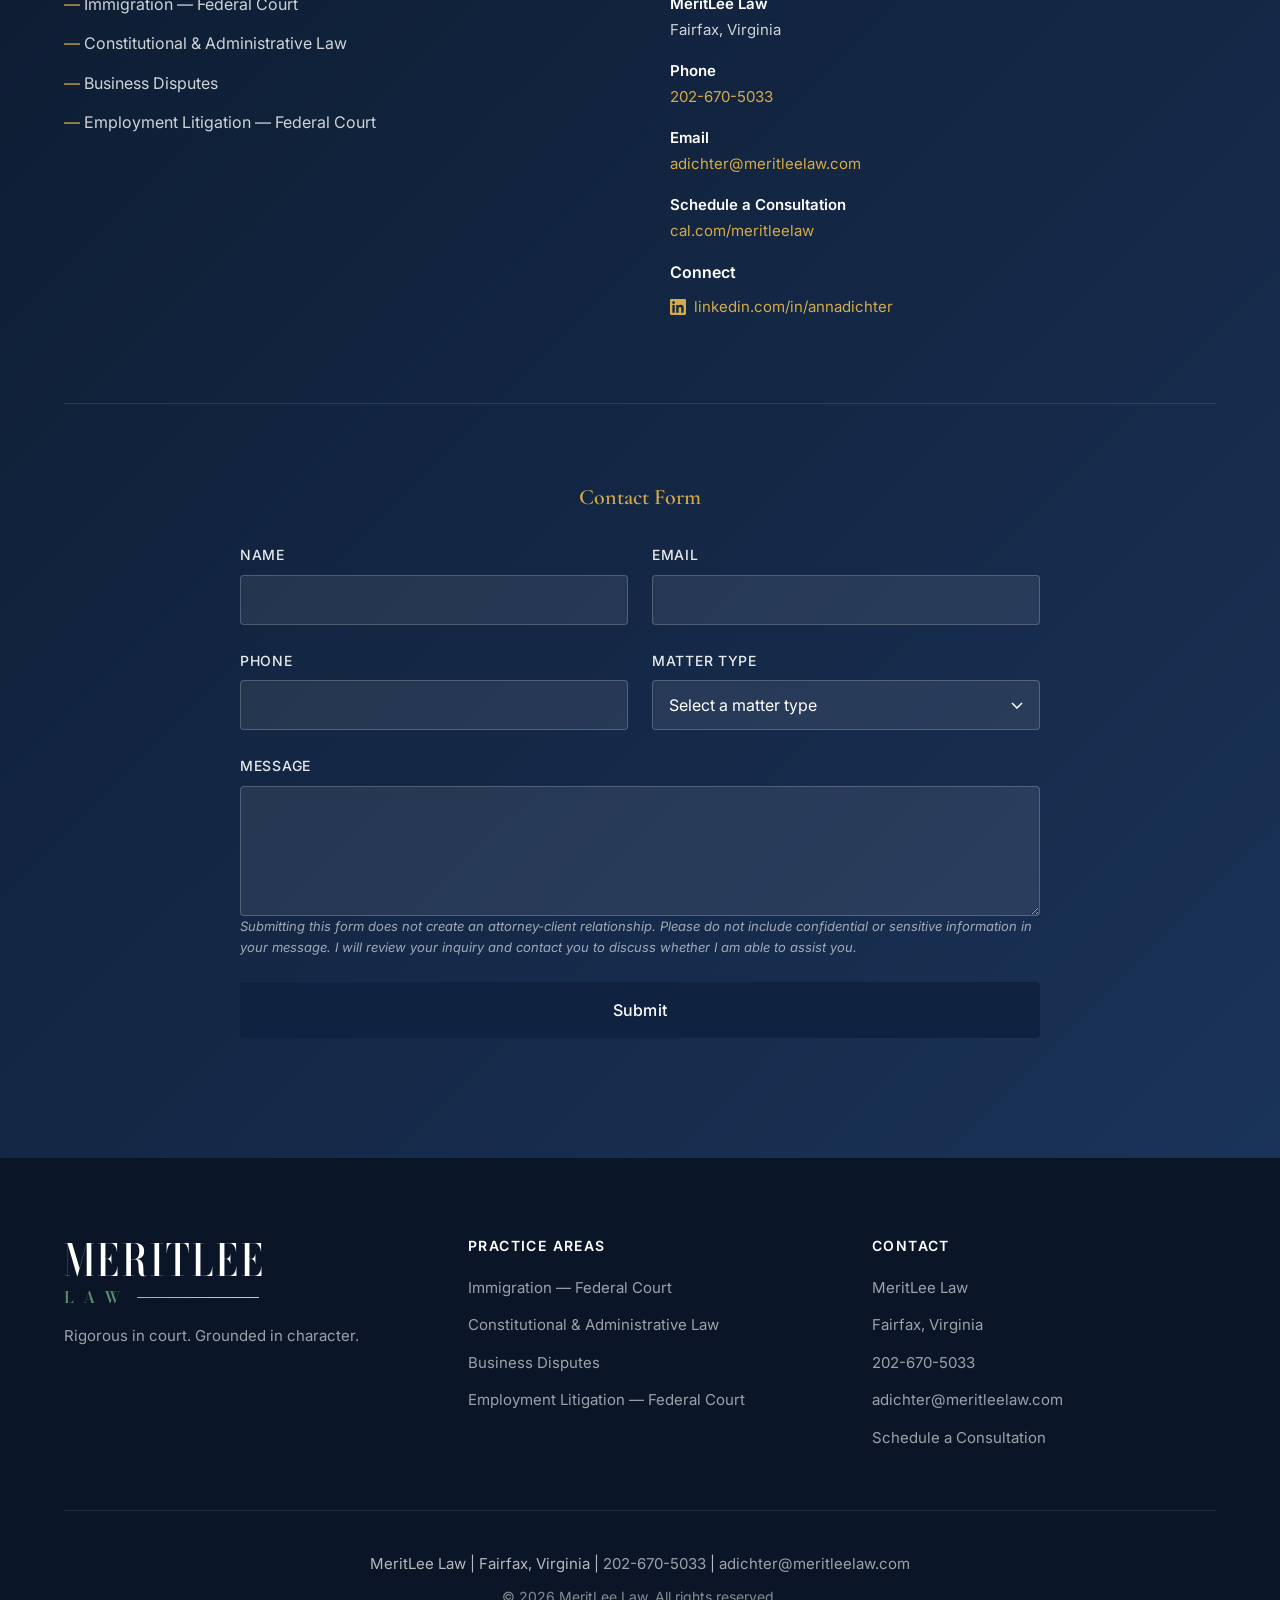
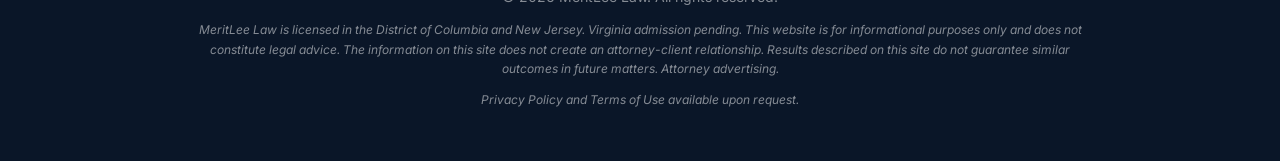
==== commit 4985e245: "Update index.html" ====
--- a/index.html
+++ b/index.html
@@ -133,7 +133,7 @@
                             <div class="credential credential-wide">
                                 <span class="credential-label">Admissions</span>
                                 <span class="credential-value">Licensed: District of Columbia | New Jersey | Virginia (pending)</span>
-                                <span class="credential-value">Federal Court Admissions: D. Colo. | D.D.C. | D.N.J. | N.D.N.Y. | S.D. Ill. | W.D. Wis. | First Circuit | Third Circuit | Fourth Circuit | D.C. Circuit</span>
+                                <span class="credential-value">Federal Court Admissions: D. Colo. | D.D.C. | D.N.J. | N.D.N.Y. | S.D. Ill. | S.D. Tex. | W.D. Wis. | First Circuit | Second Circuit | Third Circuit | Fourth Circuit | D.C. Circuit</span>
                             </div>
                             <div class="credential credential-wide">
                                 <span class="credential-label">Recognition</span>
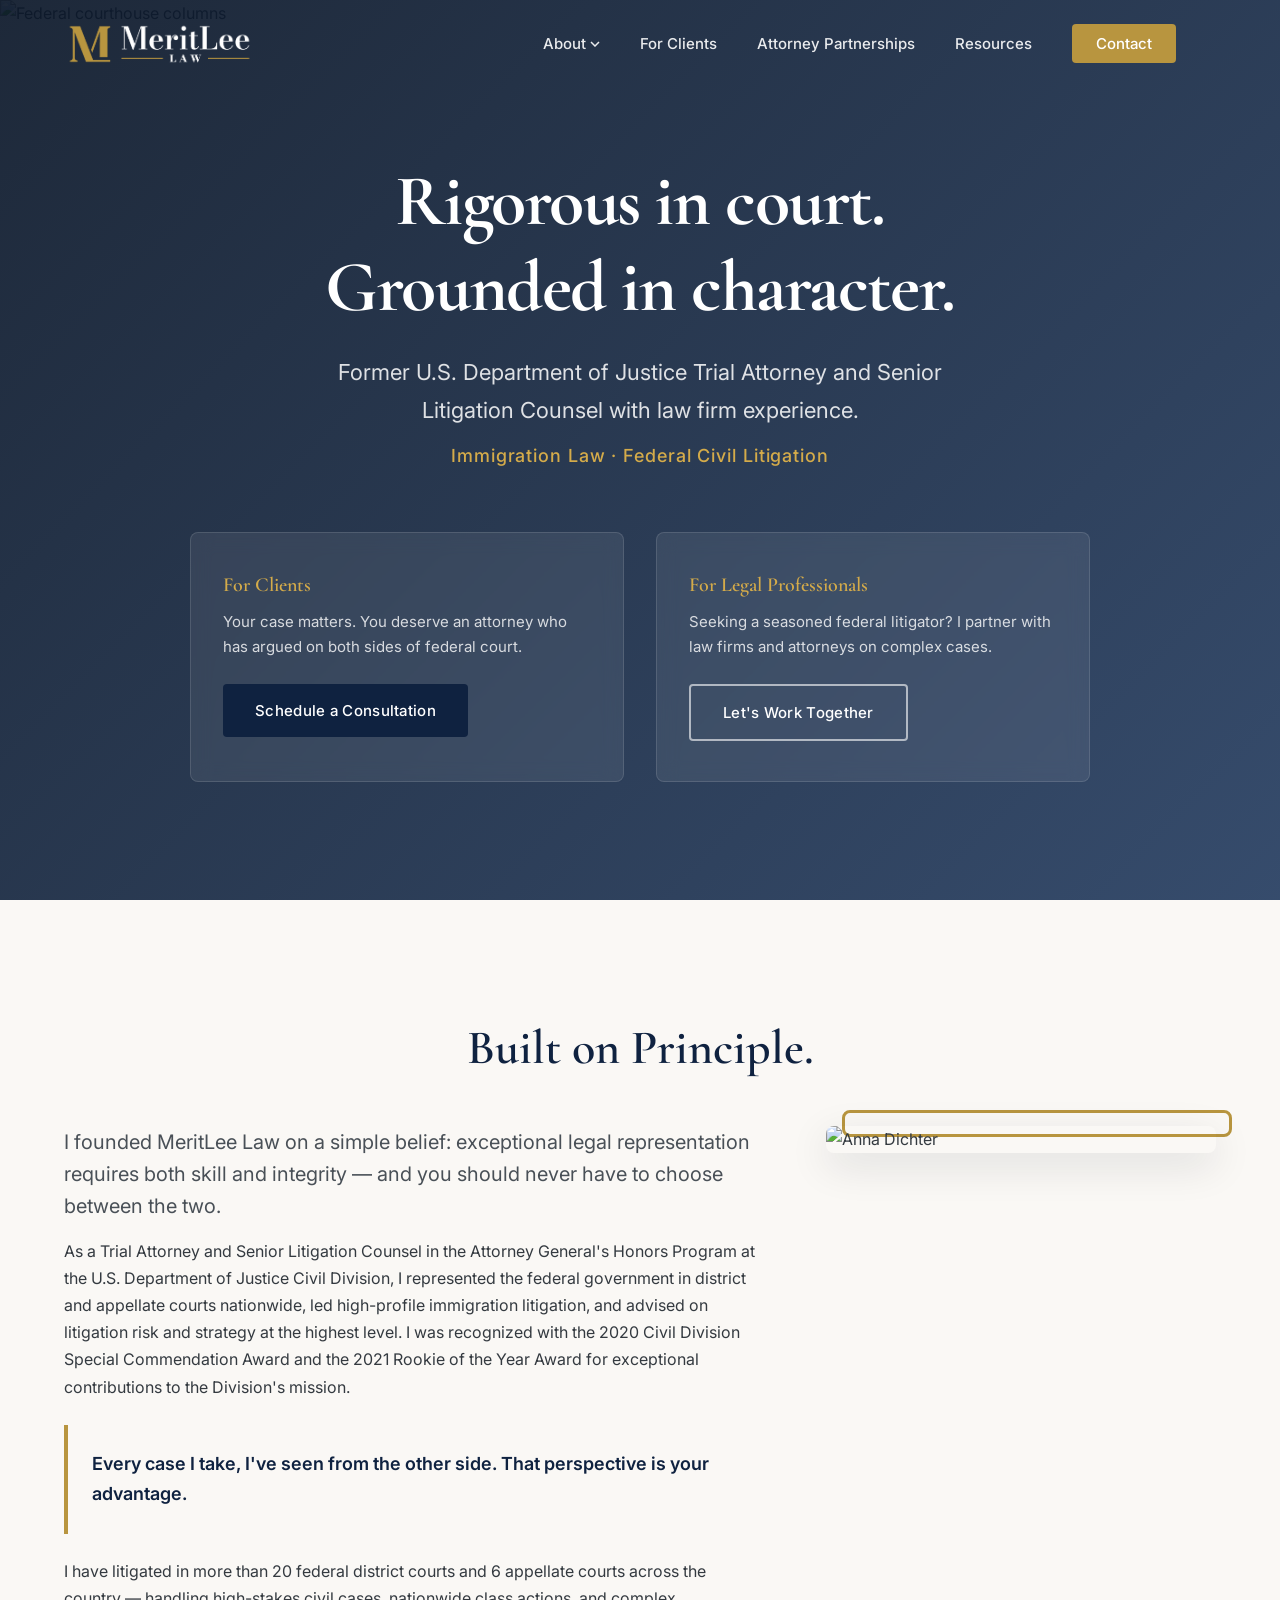
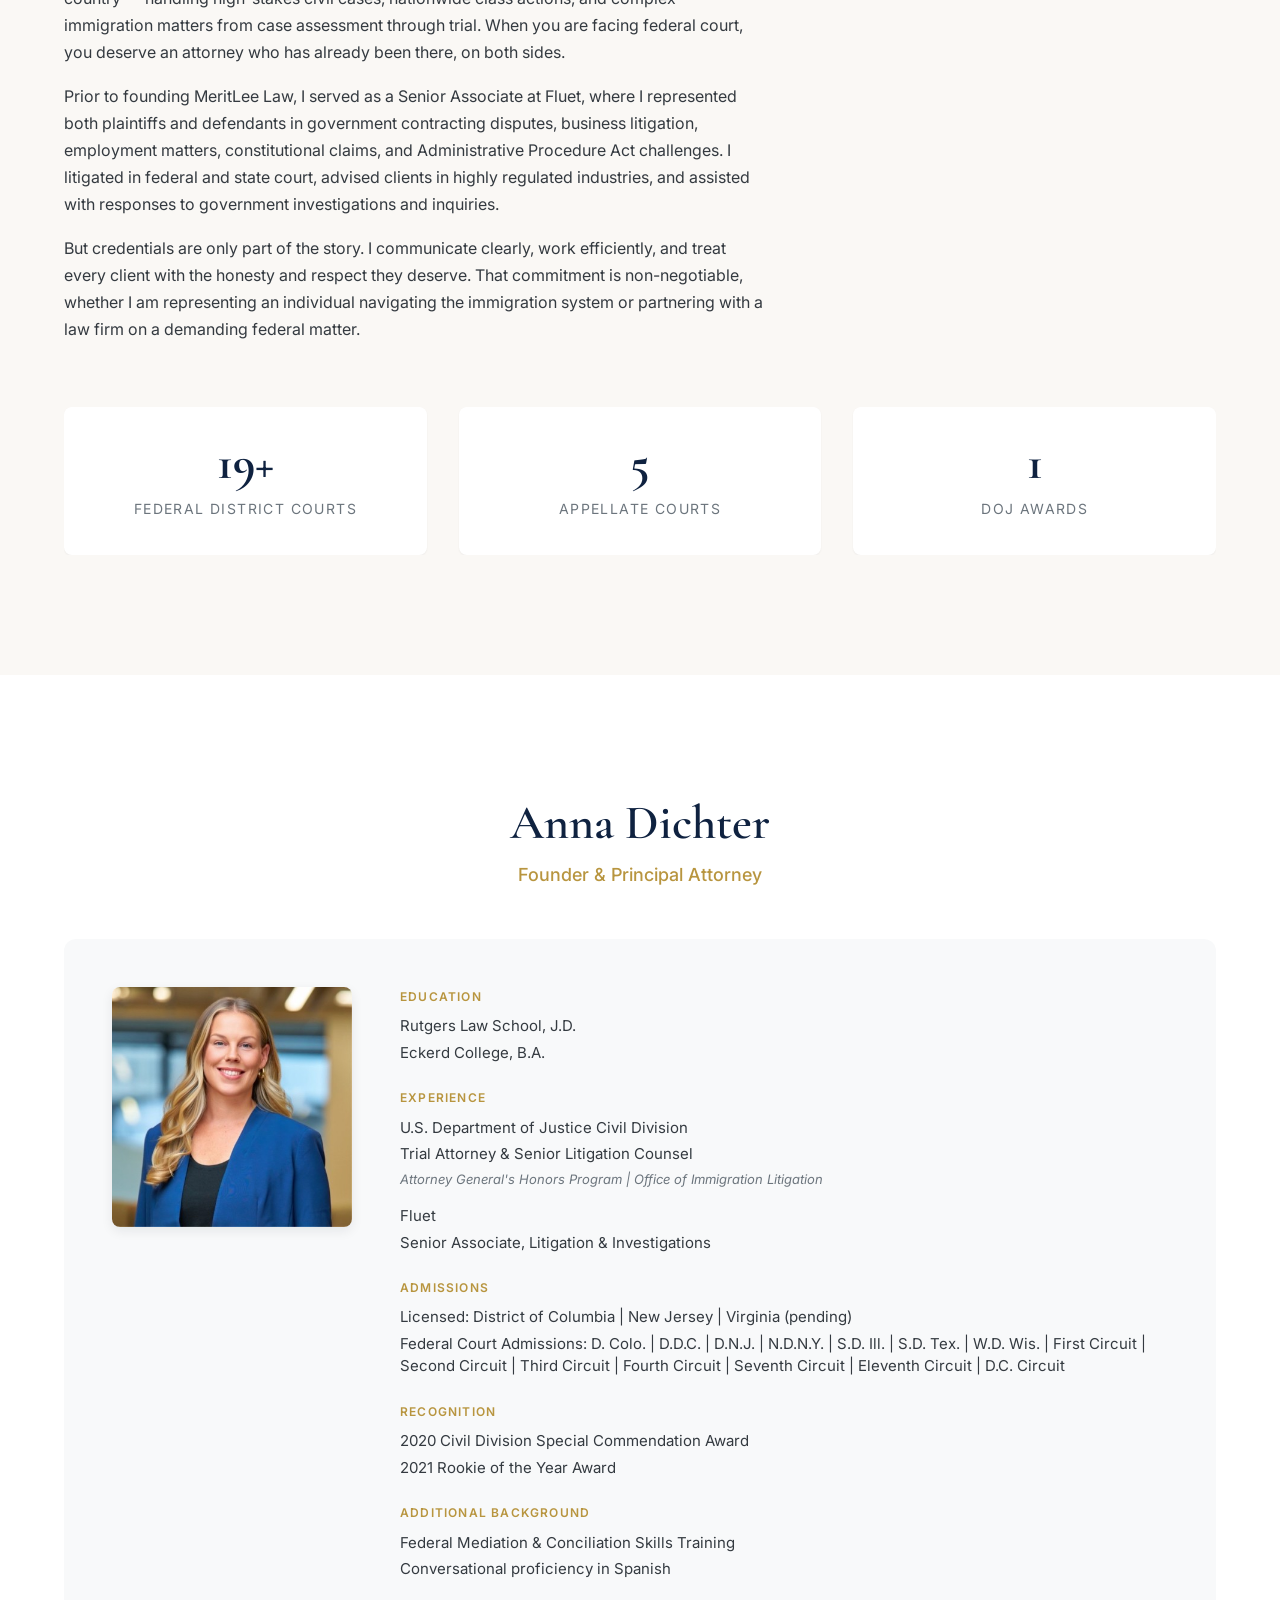
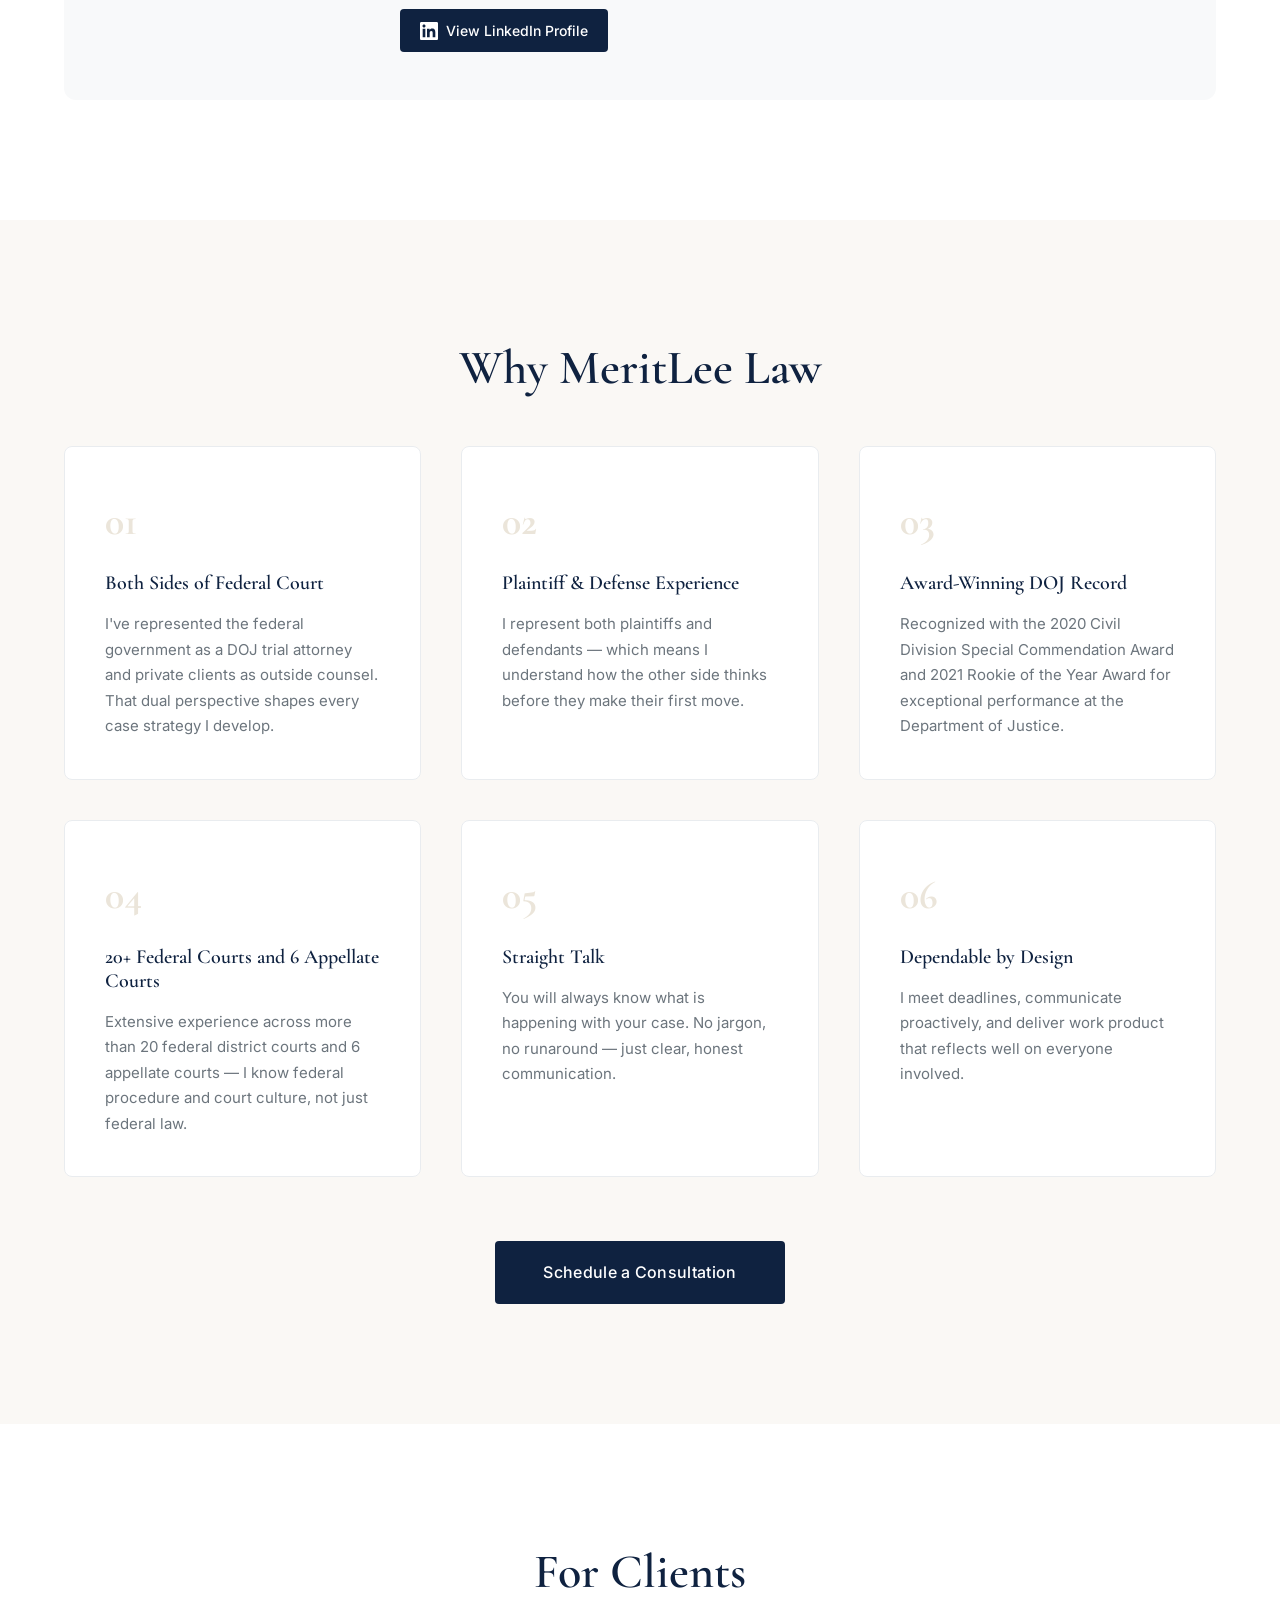
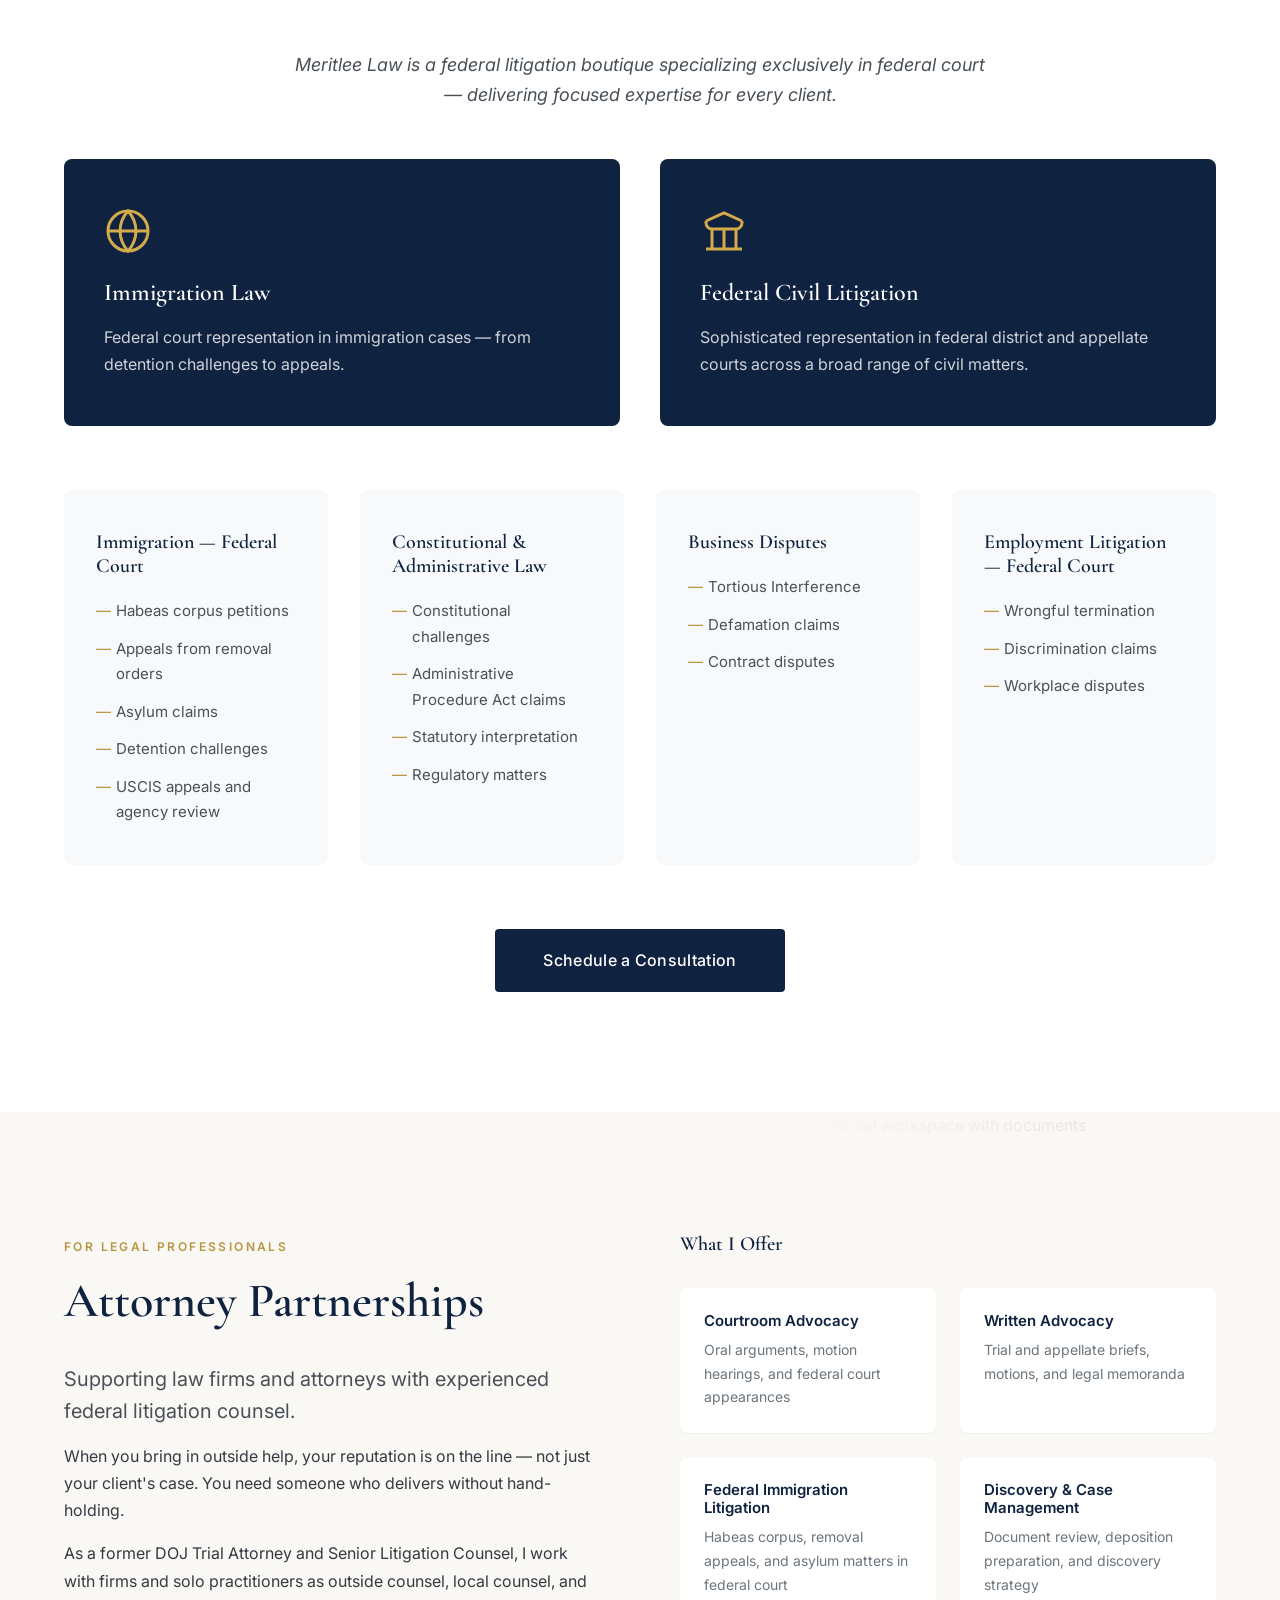
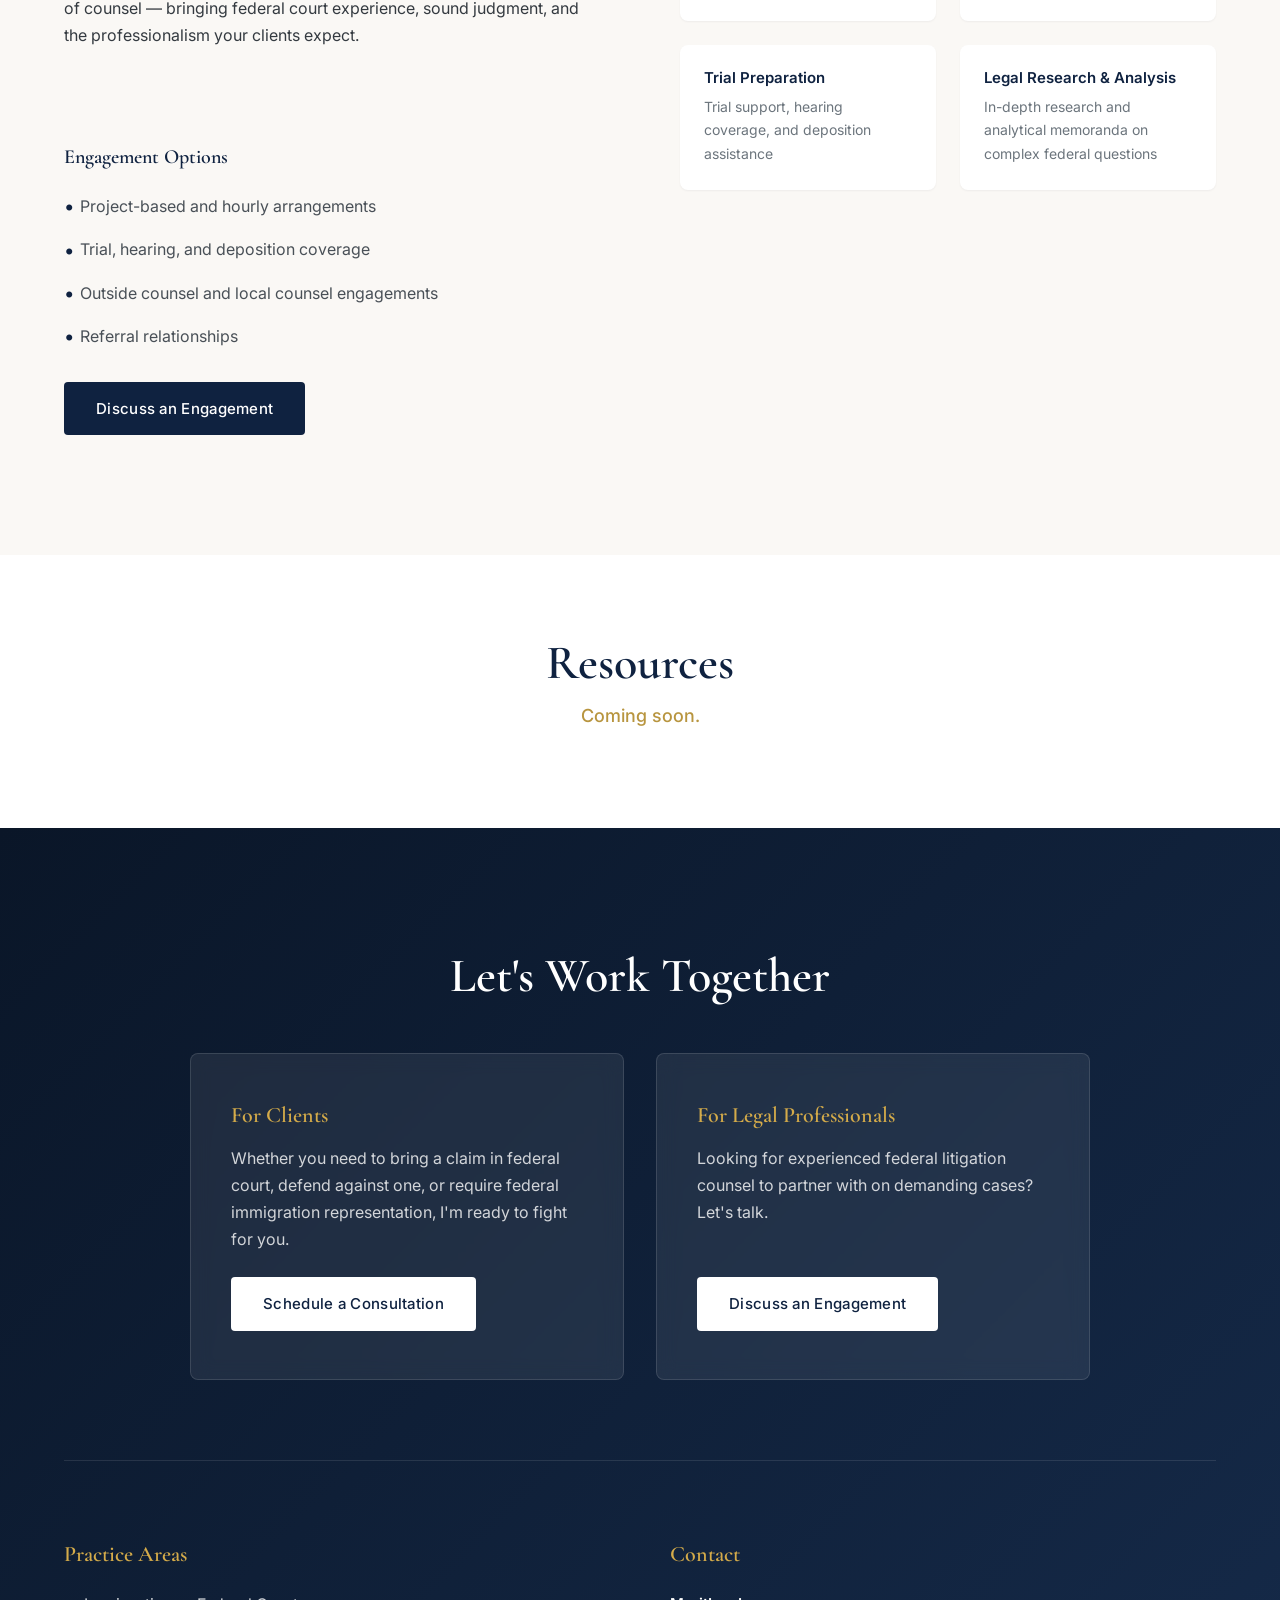
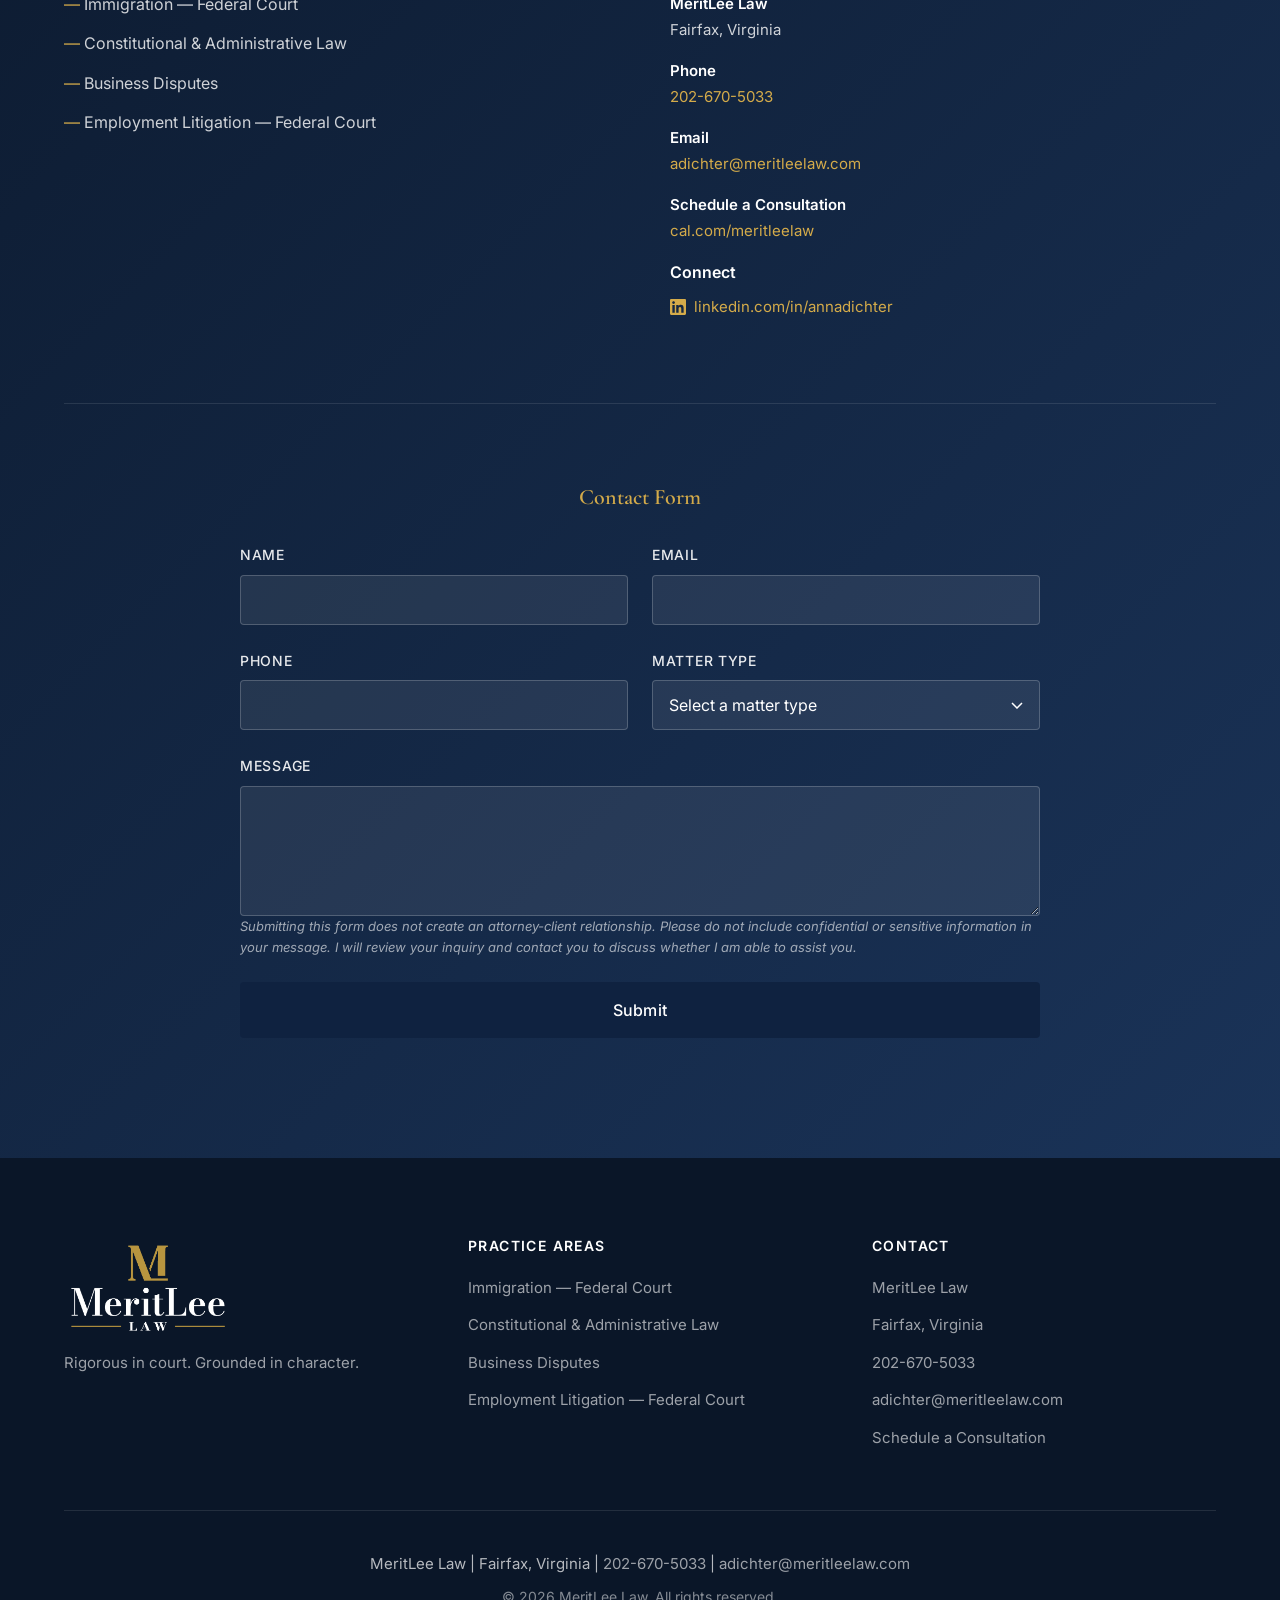
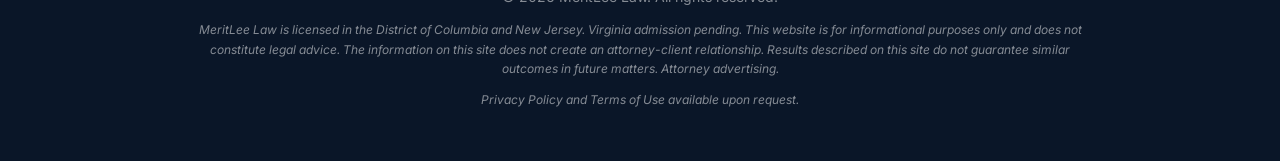
==== commit f10b1401: "Replace text-based logos with PNG logo images Nav shows white logo on hero, switches to color logo o" ====
--- a/index.html
+++ b/index.html
@@ -16,8 +16,8 @@
     <nav class="nav" id="nav">
         <div class="nav-container">
             <a href="#" class="logo">
-                <span class="logo-meritlee">MERITLEE</span>
-                <span class="logo-bottom"><span class="logo-law">LAW</span><span class="logo-line"></span></span>
+                <img src="images/logo-white.png" alt="MeritLee Law" class="logo-img logo-img-white">
+                <img src="images/logo-color.png" alt="MeritLee Law" class="logo-img logo-img-color">
             </a>
             <button class="nav-toggle" id="nav-toggle" aria-label="Toggle navigation">
                 <span></span>
@@ -133,7 +133,7 @@
                             <div class="credential credential-wide">
                                 <span class="credential-label">Admissions</span>
                                 <span class="credential-value">Licensed: District of Columbia | New Jersey | Virginia (pending)</span>
-                                <span class="credential-value">Federal Court Admissions: D. Colo. | D.D.C. | D.N.J. | N.D.N.Y. | S.D. Ill. | S.D. Tex. | W.D. Wis. | First Circuit | Second Circuit | Third Circuit | Fourth Circuit | D.C. Circuit</span>
+                                <span class="credential-value">Federal Court Admissions: D. Colo. | D.D.C. | D.N.J. | N.D.N.Y. | S.D. Ill. | S.D. Tex. | W.D. Wis. | First Circuit | Second Circuit | Third Circuit | Fourth Circuit | Seventh Circuit | Eleventh Circuit | D.C. Circuit</span>
                             </div>
                             <div class="credential credential-wide">
                                 <span class="credential-label">Recognition</span>
@@ -456,8 +456,7 @@
             <div class="footer-content">
                 <div class="footer-brand">
                     <div class="logo logo-footer">
-                        <span class="logo-meritlee">MERITLEE</span>
-                        <span class="logo-bottom"><span class="logo-law">LAW</span><span class="logo-line"></span></span>
+                        <img src="images/logo-footer.png" alt="MeritLee Law" class="logo-img-footer">
                     </div>
                     <p>Rigorous in court. Grounded in character.</p>
                 </div>
--- a/styles.css
+++ b/styles.css
@@ -217,85 +217,44 @@
 /* Logo */
 .logo {
     display: inline-flex;
-    flex-direction: column;
-    align-items: flex-start;
-}
-
-.logo-meritlee {
-    font-family: 'Bodoni Moda', serif;
-    font-size: 39px;
-    font-weight: 600;
-    color: #f0ede6;
-    letter-spacing: 0.08em;
-    line-height: 1;
-    transform: scaleX(0.8);
-    transform-origin: left;
-    transition: color var(--transition-base);
-}
-
-.nav.scrolled .logo-meritlee {
-    color: var(--navy-800);
-}
-
-.logo-bottom {
-    display: flex;
     align-items: center;
-    margin-top: 2px;
-}
-
-.logo-law {
-    font-family: 'Bodoni Moda', serif;
-    font-size: 14px;
-    font-weight: 600;
-    color: #5a8a6a;
-    letter-spacing: 0.55em;
-    text-transform: uppercase;
-    transition: color var(--transition-base);
-}
-
-.logo-line {
-    width: 105px;
-    height: 1px;
-    background: linear-gradient(to right, #c9a96e, #e8c98a);
-    margin-left: 8px;
+}
+
+.logo-img {
+    height: 48px;
+    width: auto;
+    transition: opacity var(--transition-base);
+}
+
+.logo-img-white {
+    display: block;
+}
+
+.logo-img-color {
+    display: none;
+}
+
+.nav.scrolled .logo-img-white {
+    display: none;
+}
+
+.nav.scrolled .logo-img-color {
+    display: block;
 }
 
 /* Footer logo */
-.logo-footer .logo-meritlee {
-    font-size: 44px;
-    color: var(--white);
-}
-
-.logo-footer .logo-law {
-    font-size: 16px;
-}
-
-.logo-footer .logo-line {
-    width: 122px;
-}
-
 .logo-footer {
     margin-bottom: 12px;
+}
+
+.logo-img-footer {
+    height: 100px;
+    width: auto;
 }
 
 /* Thank you page logo */
 .thank-you-logo {
     align-items: center;
-}
-
-.thank-you-logo .logo-meritlee {
-    font-size: 48px;
-    color: var(--white);
-    transform-origin: center;
-}
-
-.thank-you-logo .logo-law {
-    font-size: 16px;
-}
-
-.thank-you-logo .logo-line {
-    width: 120px;
-    margin-left: 12px;
 }
 
 .nav-menu {
@@ -704,6 +663,8 @@
     grid-template-columns: repeat(3, 1fr);
     gap: 32px;
     margin-top: 64px;
+    max-width: 100%;
+    overflow: hidden;
 }
 
 .stat {
@@ -1561,6 +1522,10 @@
     .about-content-new {
         grid-template-columns: 1fr 1fr;
         gap: 48px;
+    }
+
+    .about-stats {
+        gap: 16px;
     }
 
     .services-intro {
@@ -1689,6 +1654,11 @@
         max-width: 250px;
     }
 
+    .about-stats {
+        grid-template-columns: 1fr;
+        gap: 16px;
+    }
+
     .services-grid {
         grid-template-columns: 1fr;
     }
@@ -1752,11 +1722,19 @@
     }
 
     .stat {
-        padding: 24px;
+        padding: 16px;
     }
 
     .stat-number {
-        font-size: 2.5rem;
+        font-size: 2rem;
+    }
+
+    .stat-label {
+        font-size: 0.7rem;
+    }
+
+    .about-stats {
+        gap: 12px;
     }
 
     .service-card {
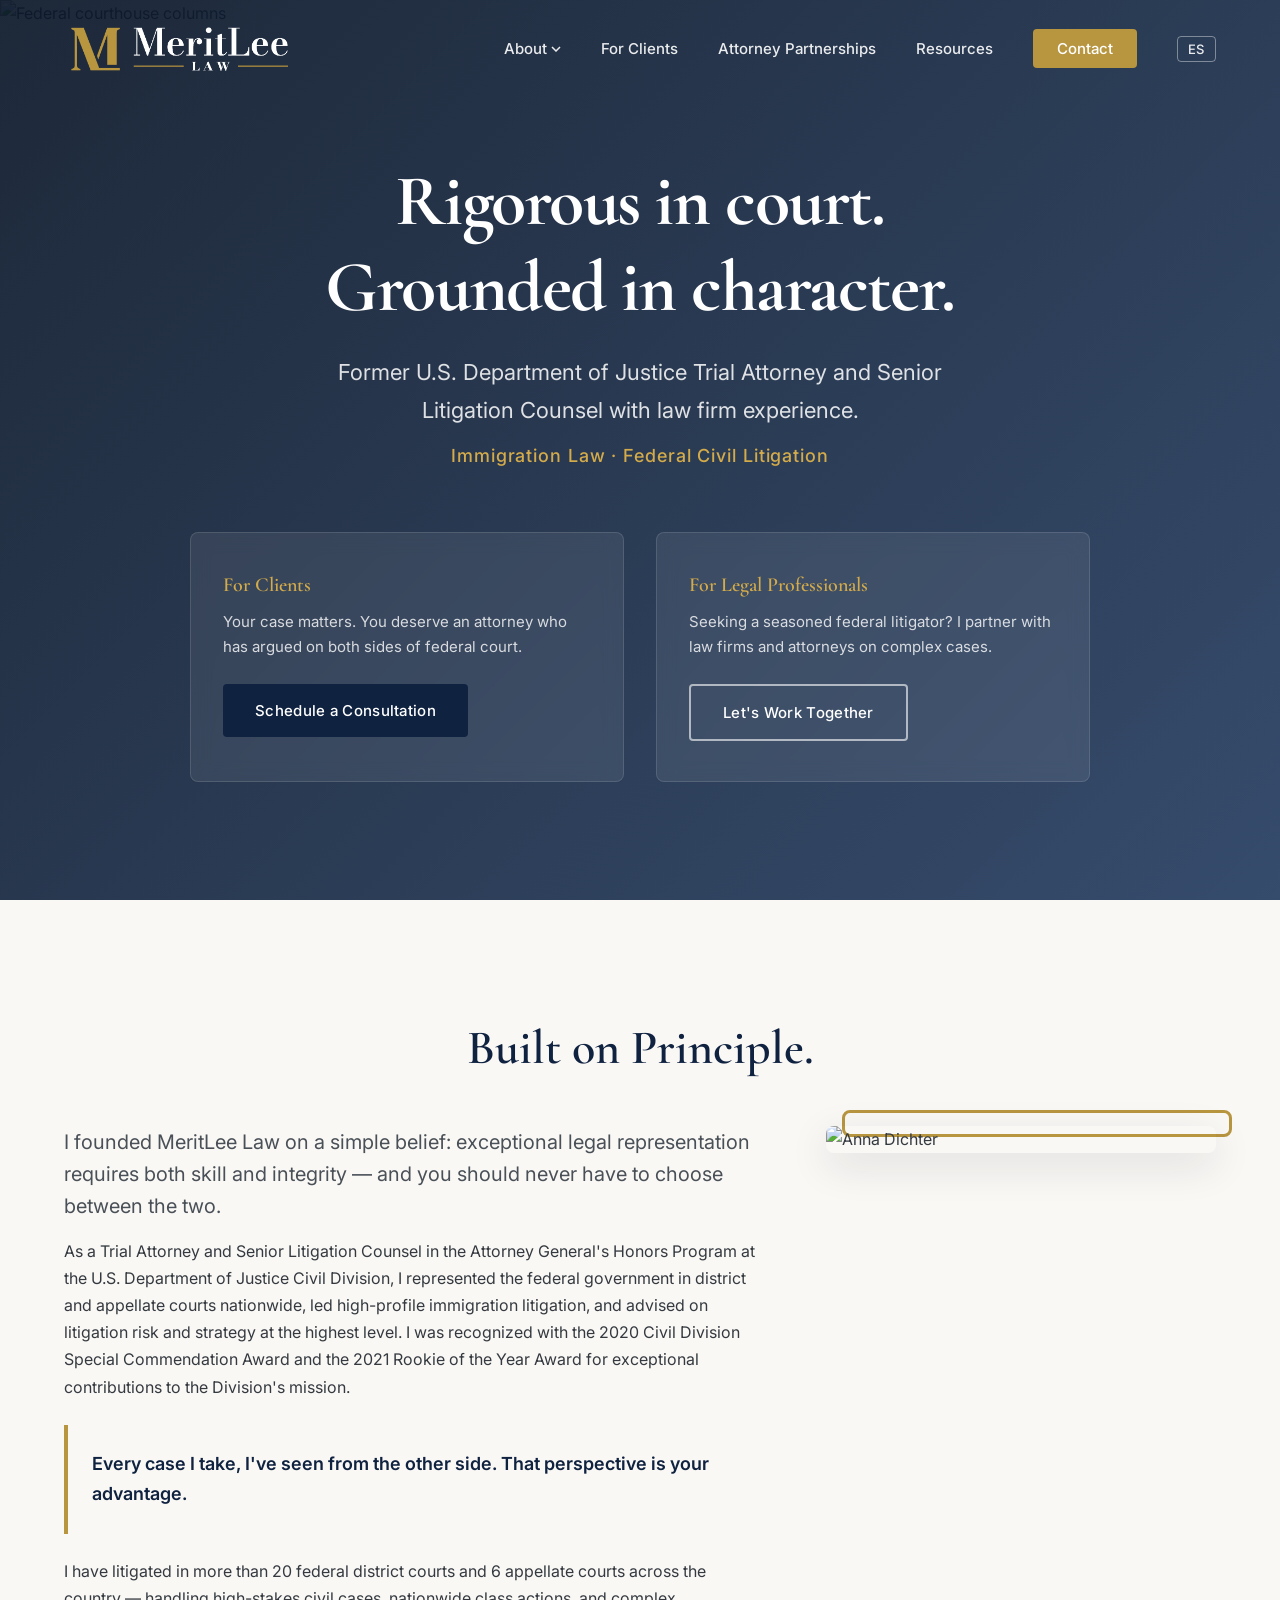
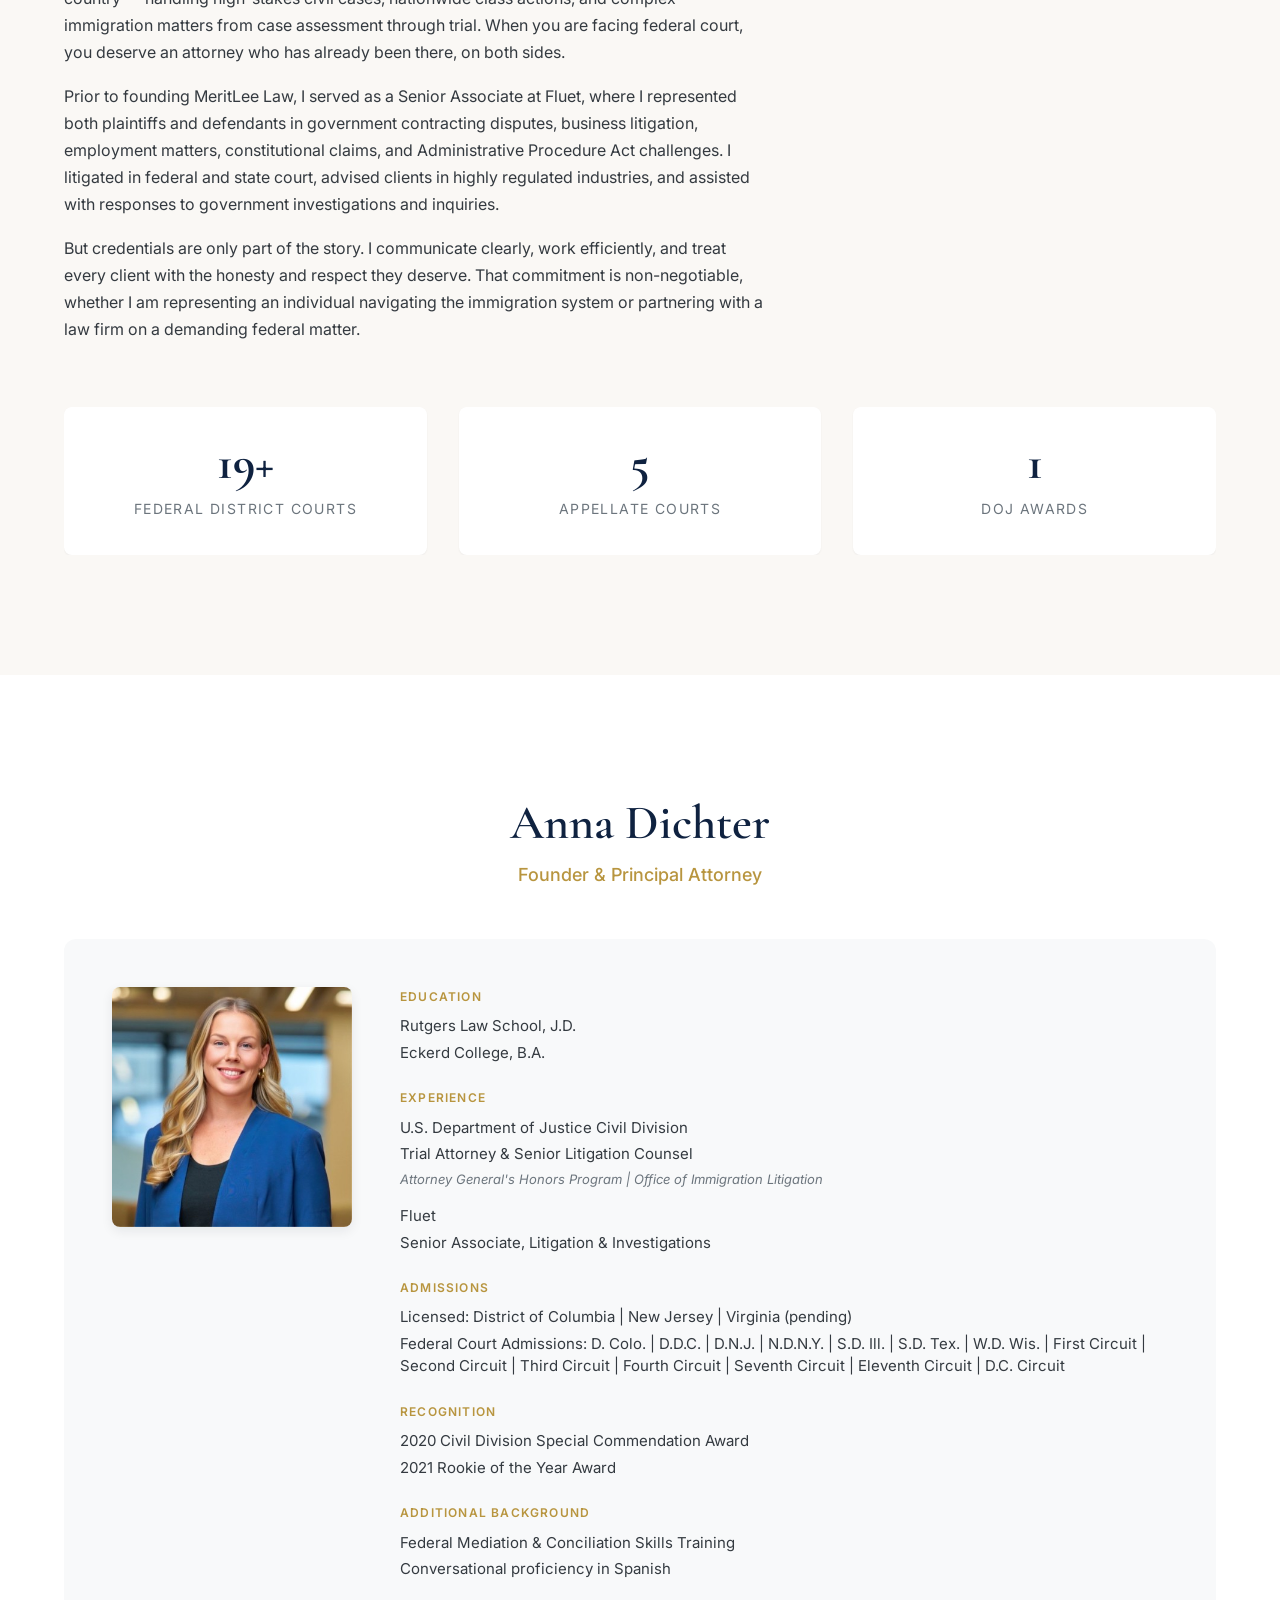
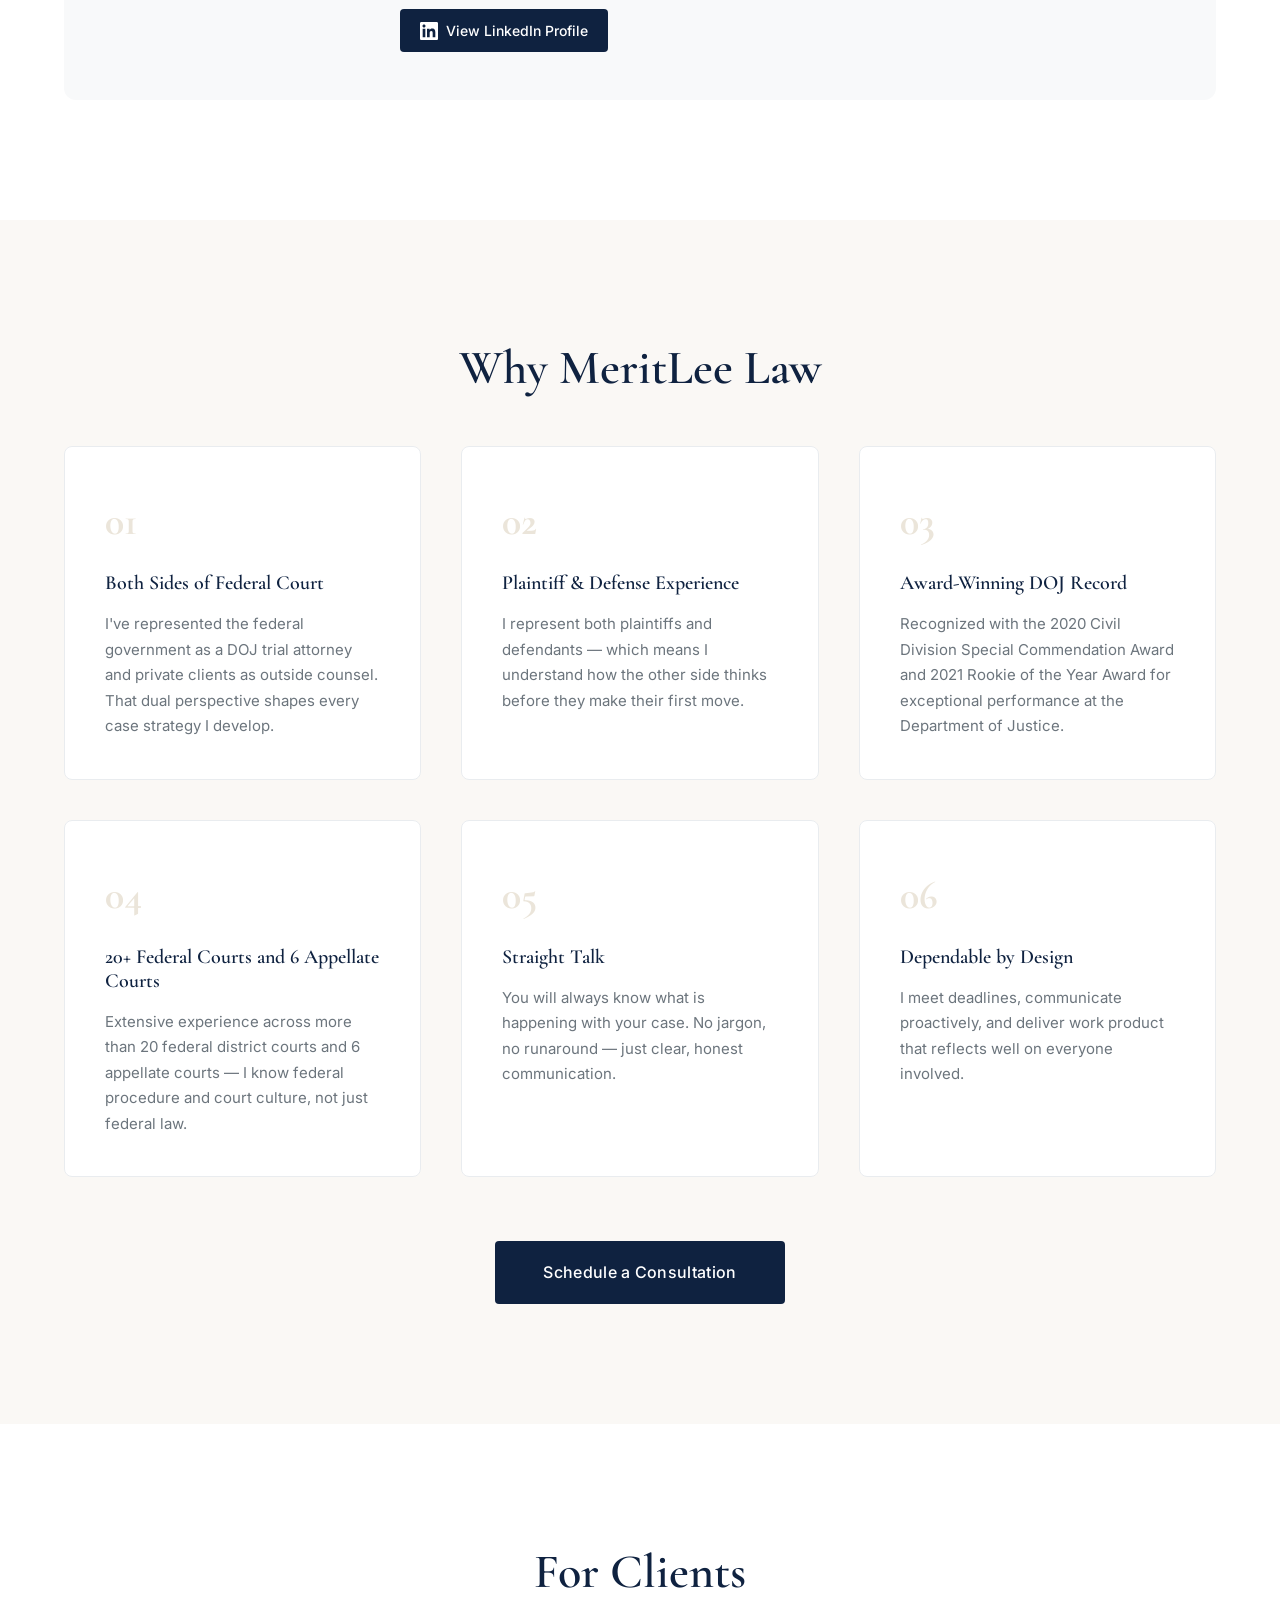
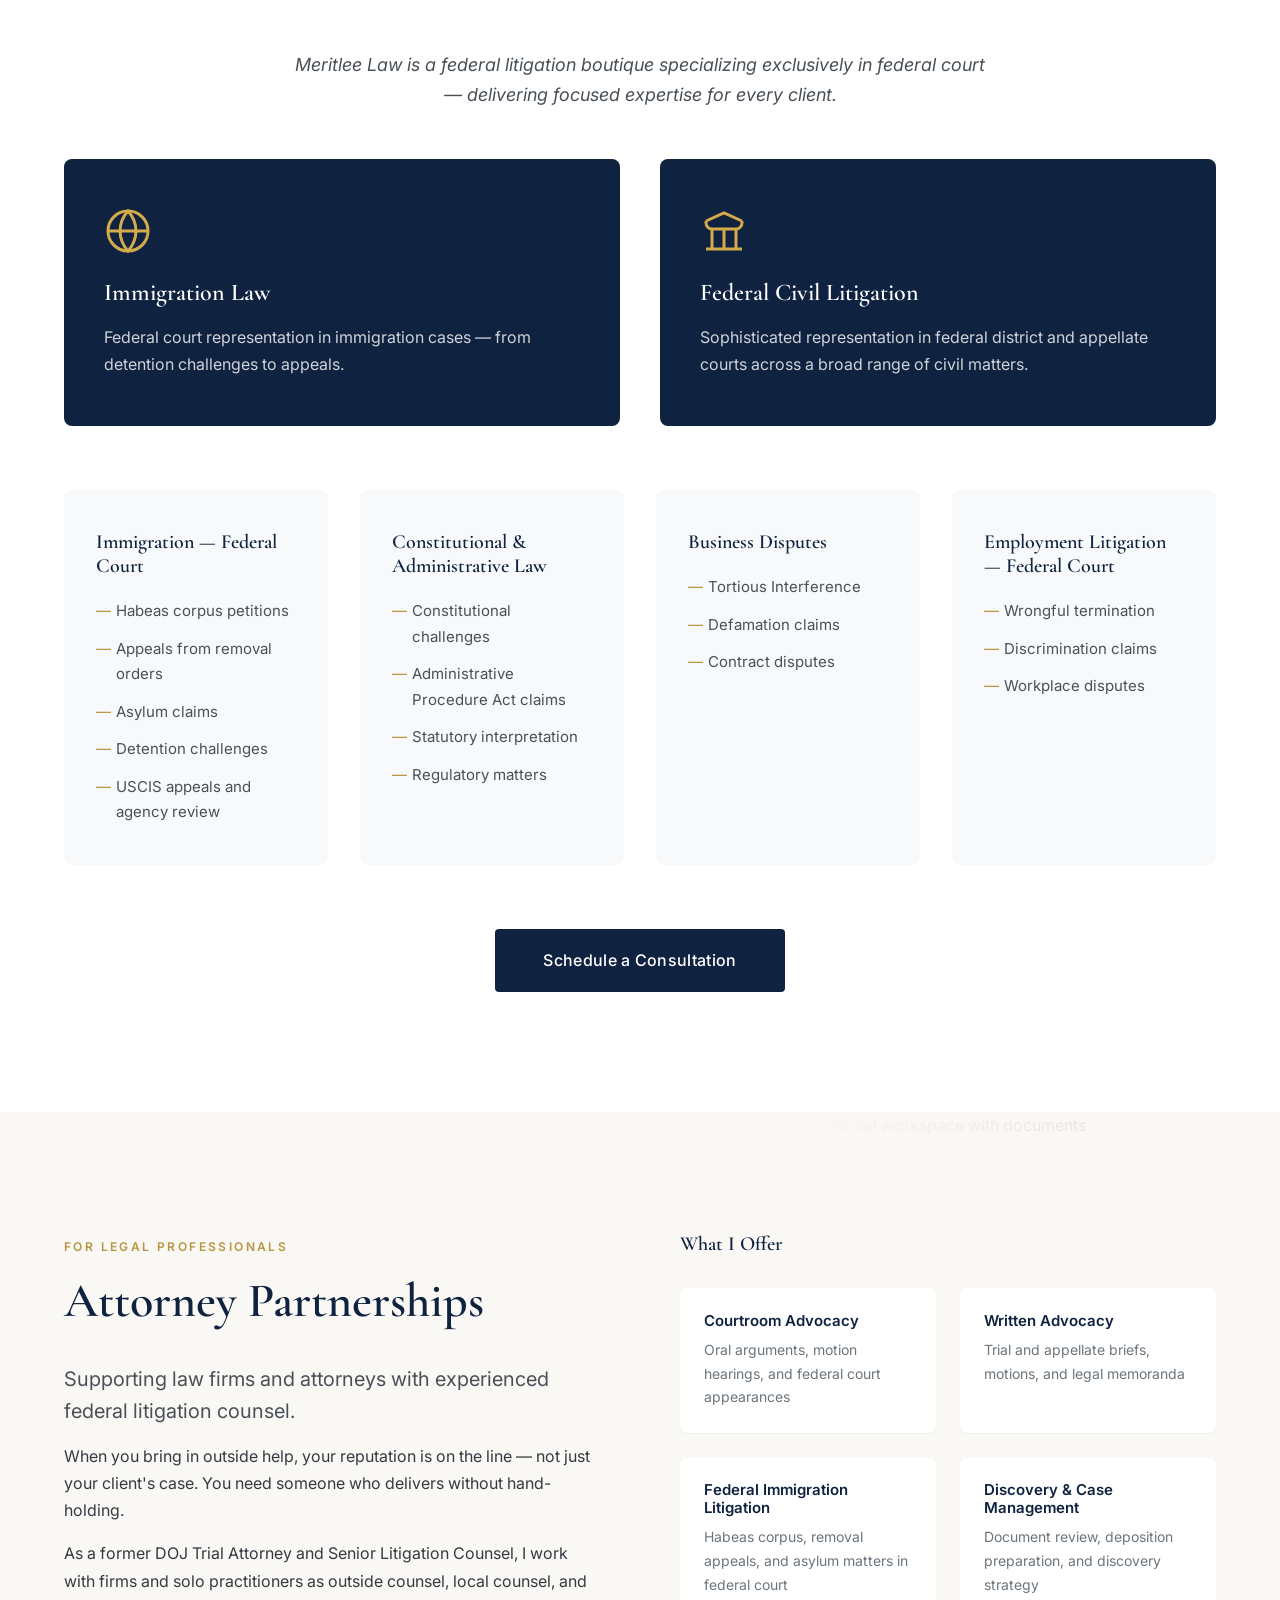
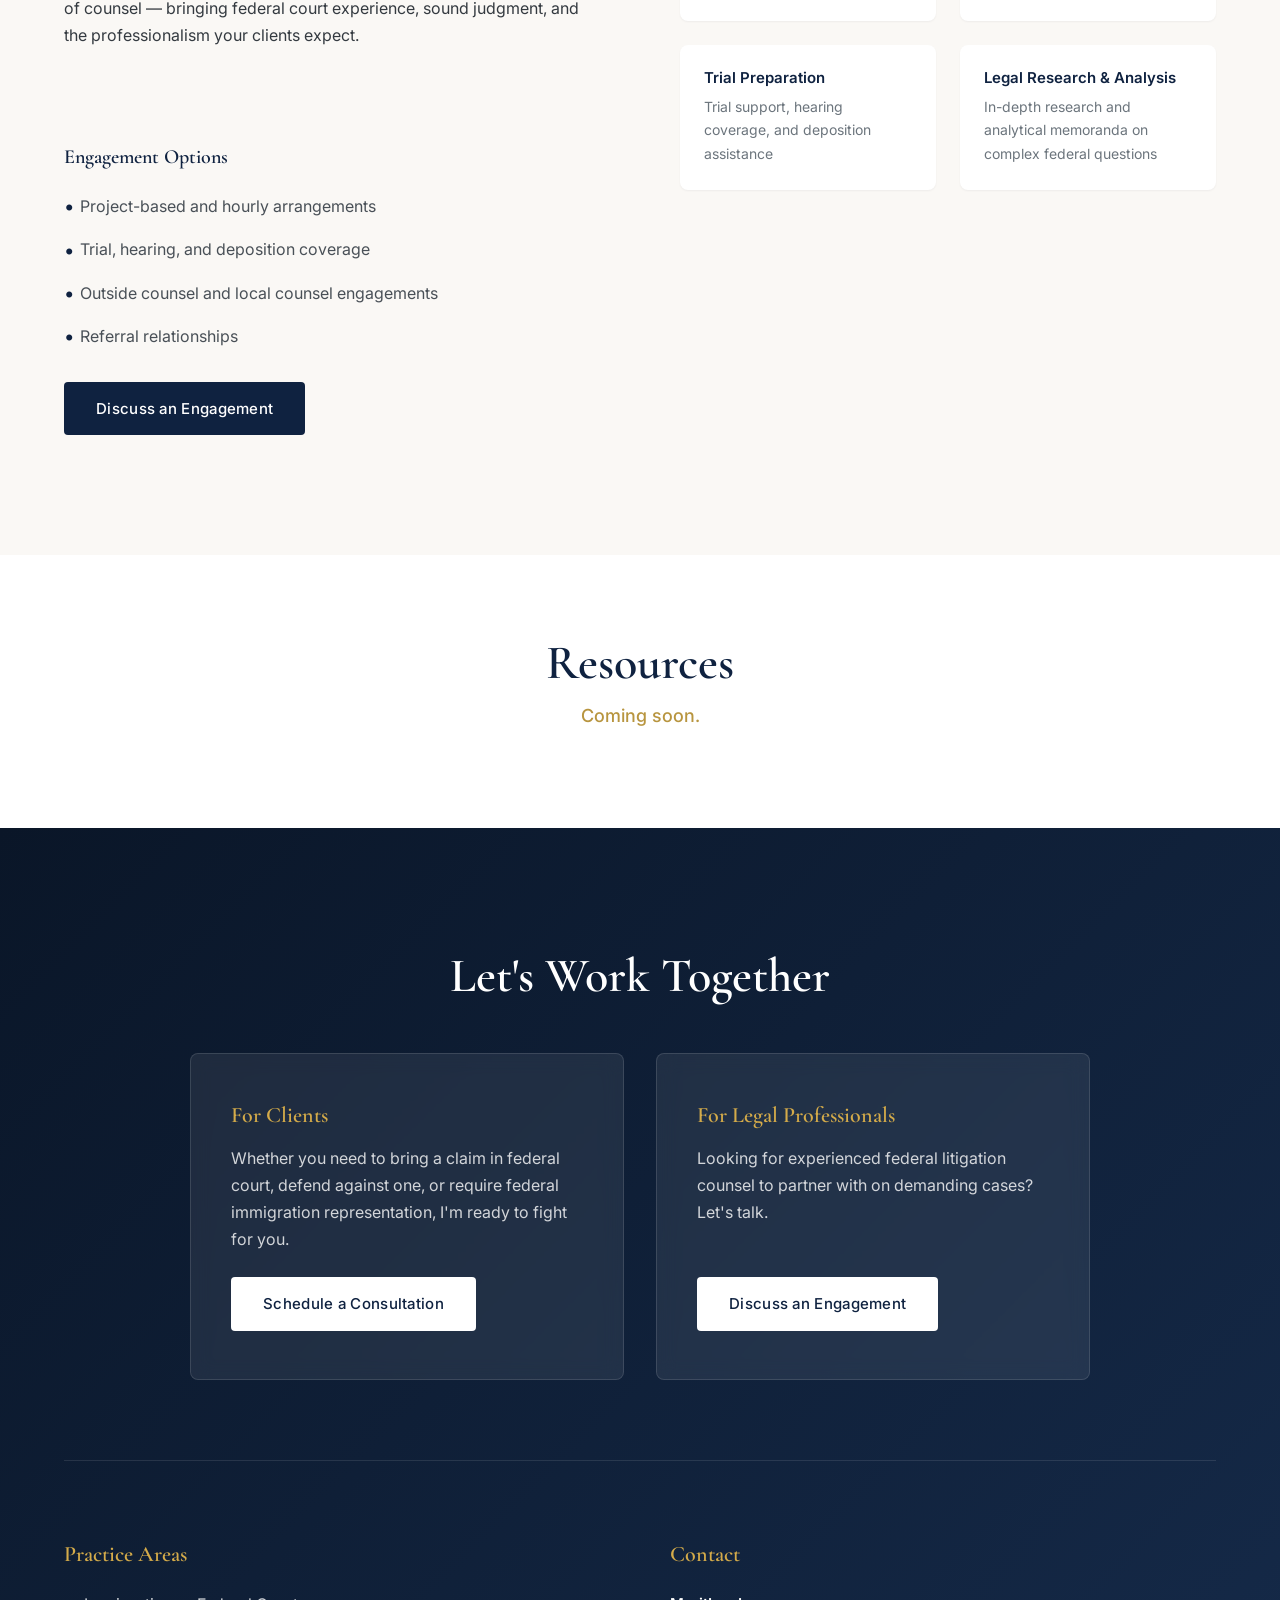
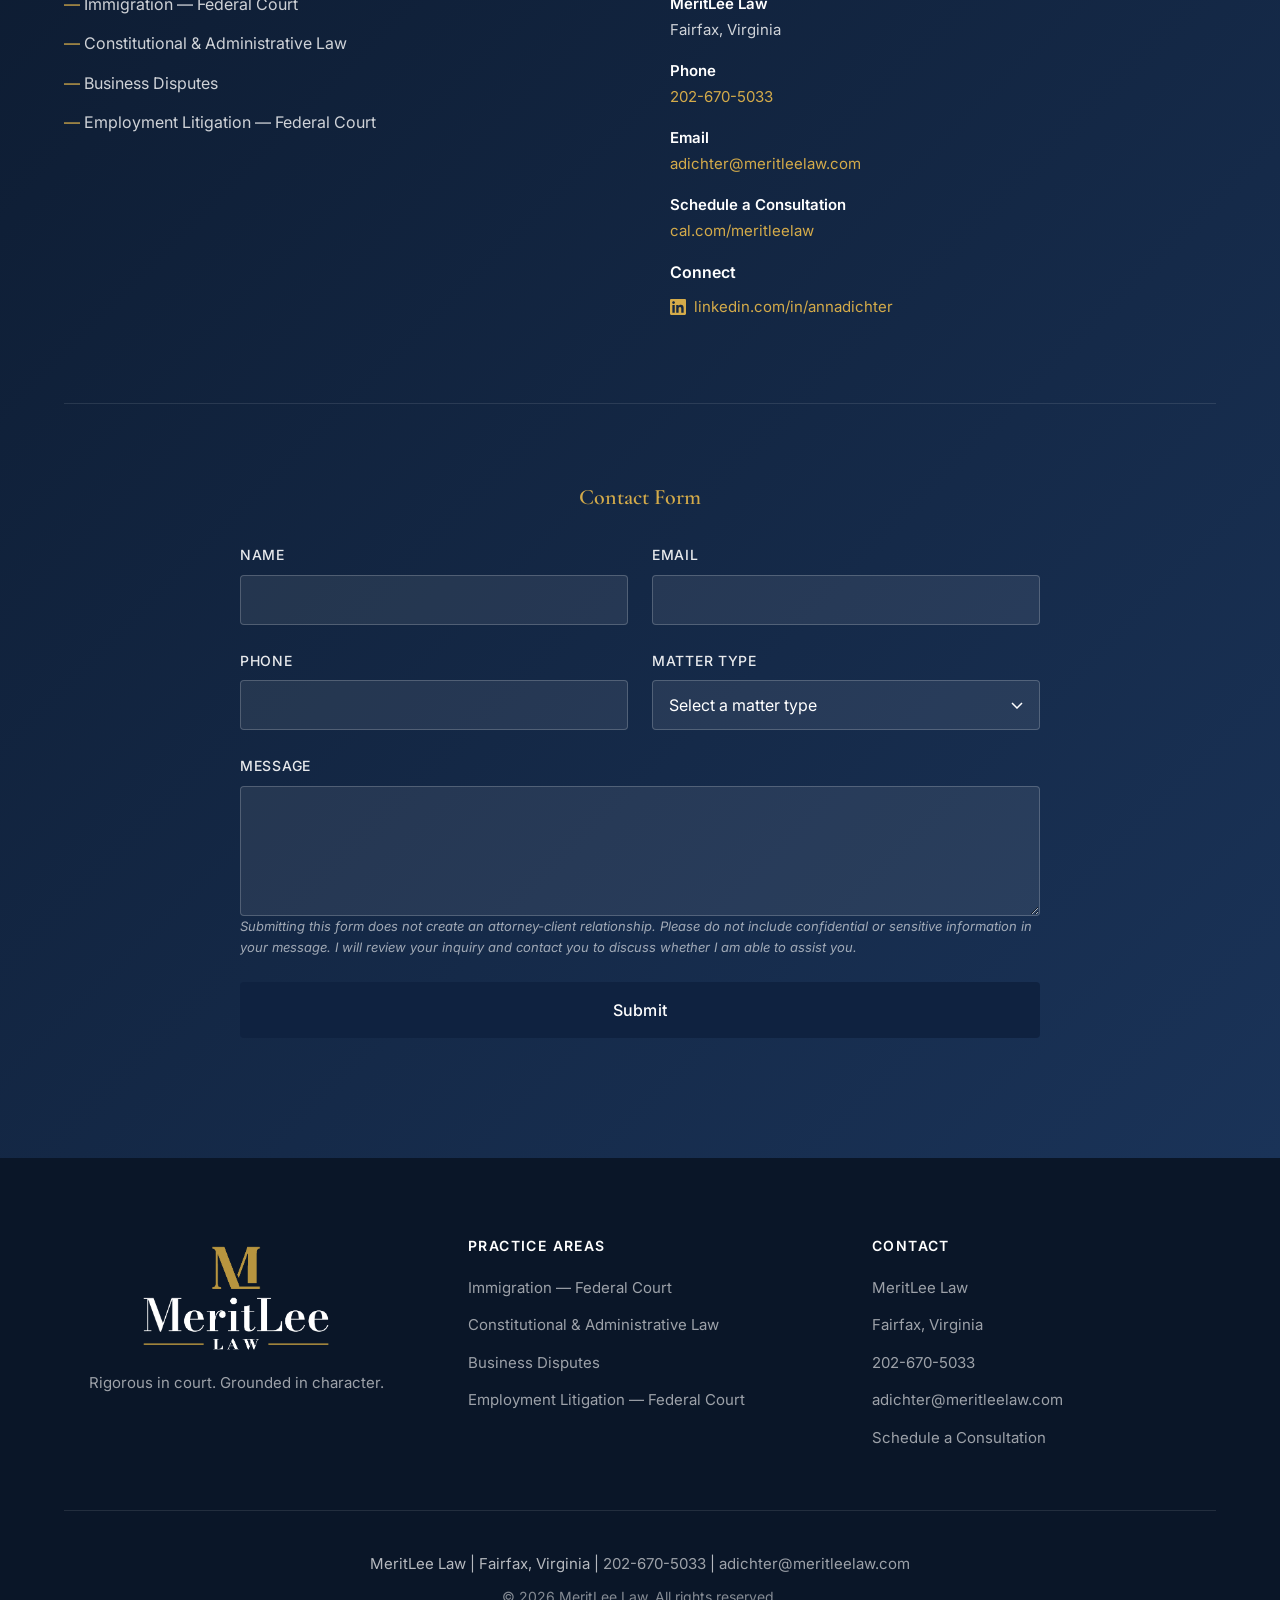
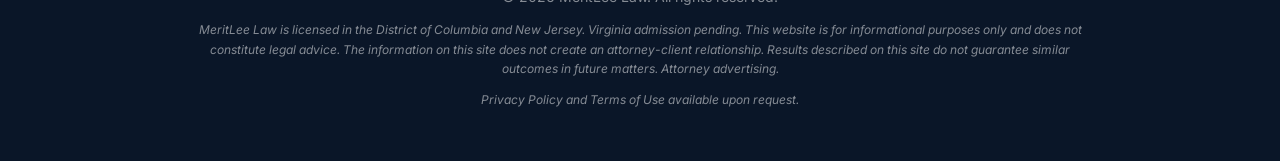
==== commit 9e69882e: "Add Spanish translation page and language toggle - Create es/index.html with professional Spanish tr" ====
--- a/index.html
+++ b/index.html
@@ -36,7 +36,7 @@
                 <li><a href="#contract">Attorney Partnerships</a></li>
                 <li><a href="#resources">Resources</a></li>
                 <li><a href="#contact" class="nav-cta">Contact</a></li>
-                <li class="translate-menu-item"><div id="google_translate_element" class="translate-widget"></div></li>
+                <li class="lang-toggle"><a href="/es/" class="lang-link">ES</a></li>
             </ul>
         </div>
     </nav>
@@ -435,8 +435,7 @@
     <div class="thank-you-overlay" id="thank-you">
         <div class="thank-you-content">
             <div class="logo thank-you-logo">
-                <span class="logo-meritlee">MERITLEE</span>
-                <span class="logo-bottom"><span class="logo-law">LAW</span><span class="logo-line"></span></span>
+                <img src="images/logo-footer.png" alt="MeritLee Law" class="logo-img-footer">
             </div>
             <div class="thank-you-icon">
                 <svg viewBox="0 0 24 24" fill="none" stroke="currentColor" stroke-width="2" width="48" height="48">
@@ -492,16 +491,5 @@
     </footer>
 
     <script src="script.js"></script>
-    <script type="text/javascript">
-        function googleTranslateElementInit() {
-            new google.translate.TranslateElement({
-                pageLanguage: 'en',
-                includedLanguages: 'es',
-                layout: google.translate.TranslateElement.InlineLayout.SIMPLE,
-                autoDisplay: false
-            }, 'google_translate_element');
-        }
-    </script>
-    <script type="text/javascript" src="//translate.google.com/translate_a/element.js?cb=googleTranslateElementInit"></script>
 </body>
 </html>
--- a/styles.css
+++ b/styles.css
@@ -221,7 +221,7 @@
 }
 
 .logo-img {
-    height: 48px;
+    height: 58px;
     width: auto;
     transition: opacity var(--transition-base);
 }
@@ -248,7 +248,7 @@
 }
 
 .logo-img-footer {
-    height: 100px;
+    height: 120px;
     width: auto;
 }
 
@@ -353,48 +353,28 @@
     color: var(--navy-800) !important;
 }
 
-/* Google Translate Widget */
-.translate-widget {
-    margin-left: 0;
-}
-
-.translate-widget .goog-te-gadget {
-    font-size: 0;
-}
-
-.translate-widget .goog-te-gadget-simple {
-    background: transparent !important;
-    border: 1px solid rgba(255, 255, 255, 0.4) !important;
-    border-radius: 4px !important;
-    padding: 6px 12px !important;
-    font-size: 0.8125rem !important;
-    cursor: pointer;
-}
-
-.nav.scrolled .translate-widget .goog-te-gadget-simple {
-    border-color: var(--gray-300) !important;
-}
-
-.translate-widget .goog-te-gadget-simple .goog-te-menu-value,
-.translate-widget .goog-te-gadget-simple .goog-te-menu-value span,
-.translate-widget .goog-te-gadget-simple span {
-    color: rgba(255, 255, 255, 0.9) !important;
-    font-size: 0.8125rem !important;
-    font-family: var(--font-body) !important;
-}
-
-.nav.scrolled .translate-widget .goog-te-gadget-simple .goog-te-menu-value,
-.nav.scrolled .translate-widget .goog-te-gadget-simple .goog-te-menu-value span,
-.nav.scrolled .translate-widget .goog-te-gadget-simple span {
-    color: var(--gray-700) !important;
-}
-
-.translate-widget .goog-te-gadget-simple .goog-te-menu-value img,
-.translate-widget .goog-te-gadget img {
-    display: none !important;
-}
-
-/* Hide Google Translate top bar */
+/* Language Toggle */
+.lang-toggle .lang-link {
+    border: 1px solid rgba(255, 255, 255, 0.4);
+    border-radius: 4px;
+    padding: 4px 10px;
+    font-size: 0.8125rem;
+    font-weight: 500;
+    letter-spacing: 0.05em;
+    color: rgba(255, 255, 255, 0.9);
+    transition: border-color var(--transition-fast), color var(--transition-fast);
+}
+
+.nav.scrolled .lang-toggle .lang-link {
+    border-color: var(--gray-300);
+    color: var(--gray-700);
+}
+
+.lang-toggle .lang-link:hover {
+    border-color: var(--gold-400);
+    color: var(--gold-400);
+}
+
 .goog-te-banner-frame {
     display: none !important;
 }
@@ -1437,6 +1417,15 @@
     margin-bottom: 60px;
 }
 
+
+.footer-brand {
+    text-align: center;
+}
+
+.footer-brand .logo-footer {
+    display: flex;
+    justify-content: center;
+}
 
 .footer-brand p {
     color: rgba(255, 255, 255, 0.6);
@@ -1627,7 +1616,7 @@
         color: var(--gold-400) !important;
     }
 
-    .translate-menu-item {
+    .lang-toggle {
         margin-top: 16px;
     }
 
@@ -1767,7 +1756,7 @@
     .nav,
     .hero-scroll,
     .btn,
-    .translate-widget {
+    .lang-toggle {
         display: none;
     }
 
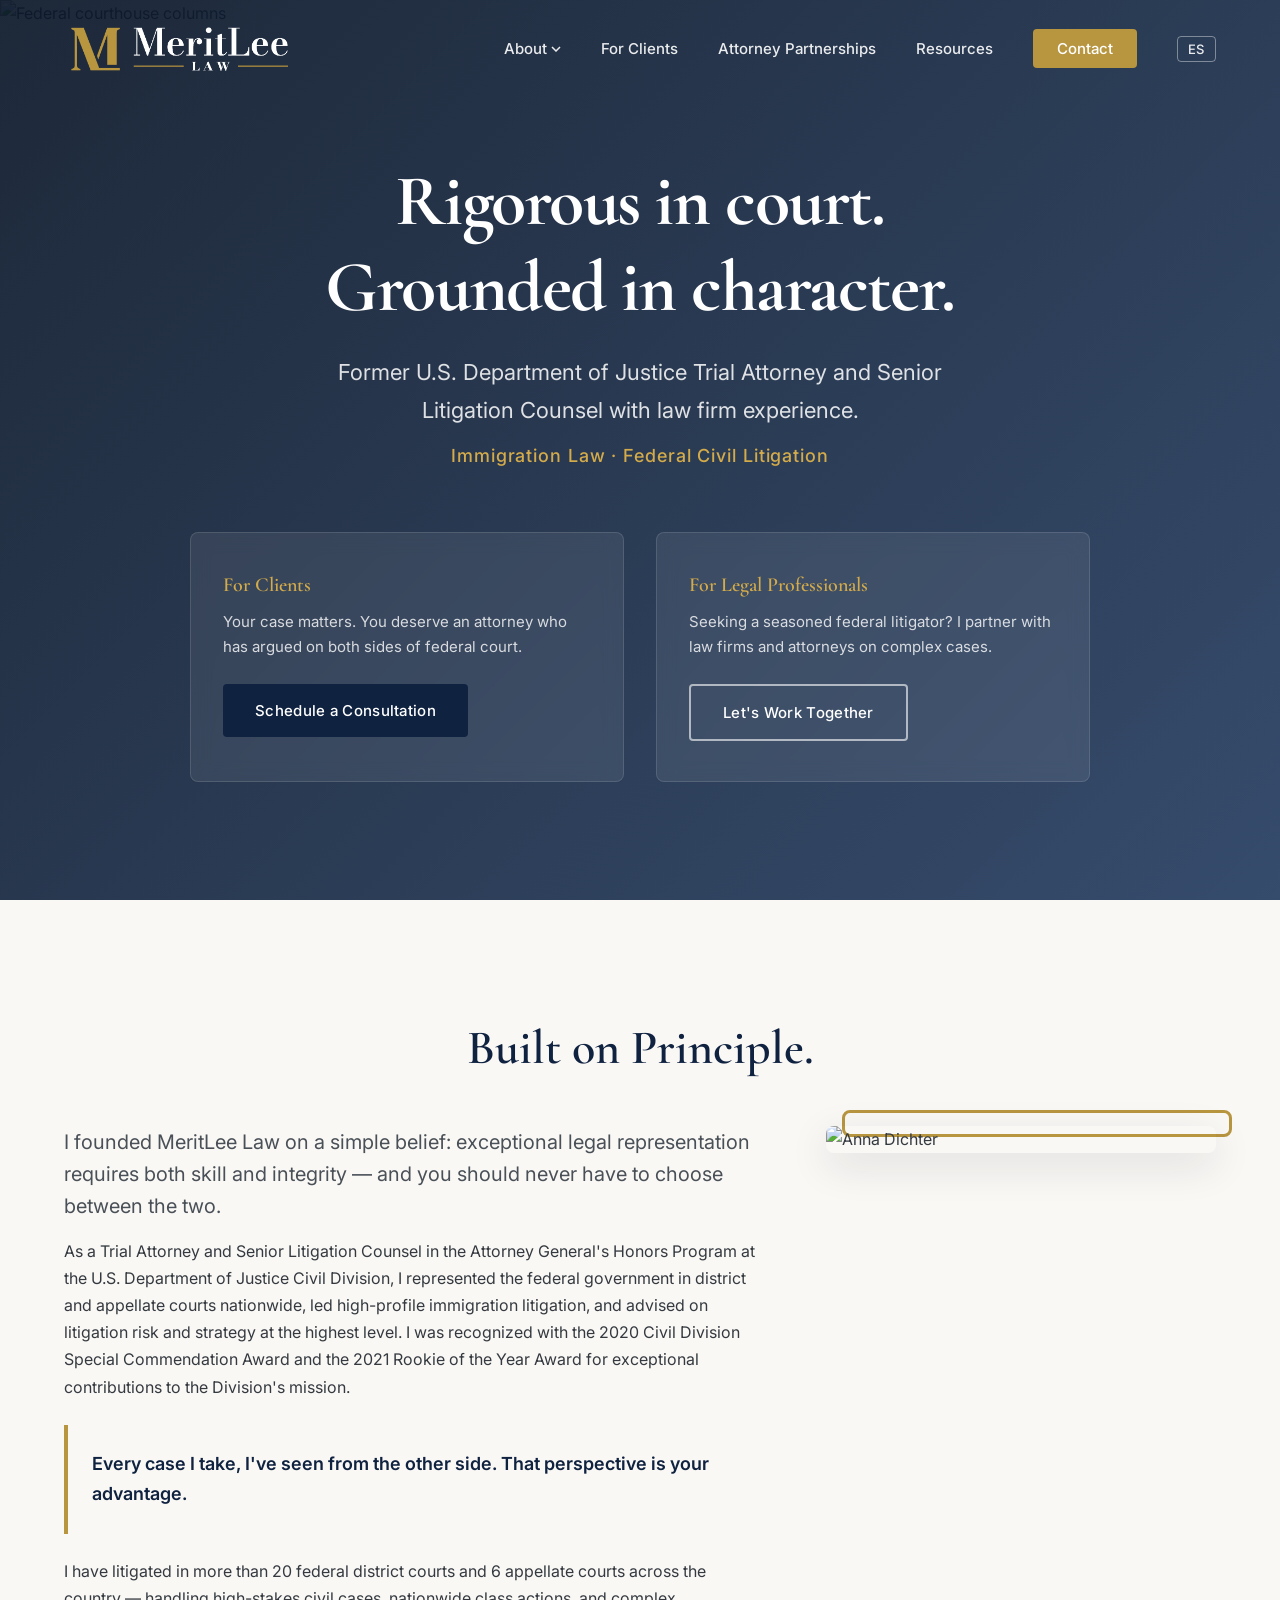
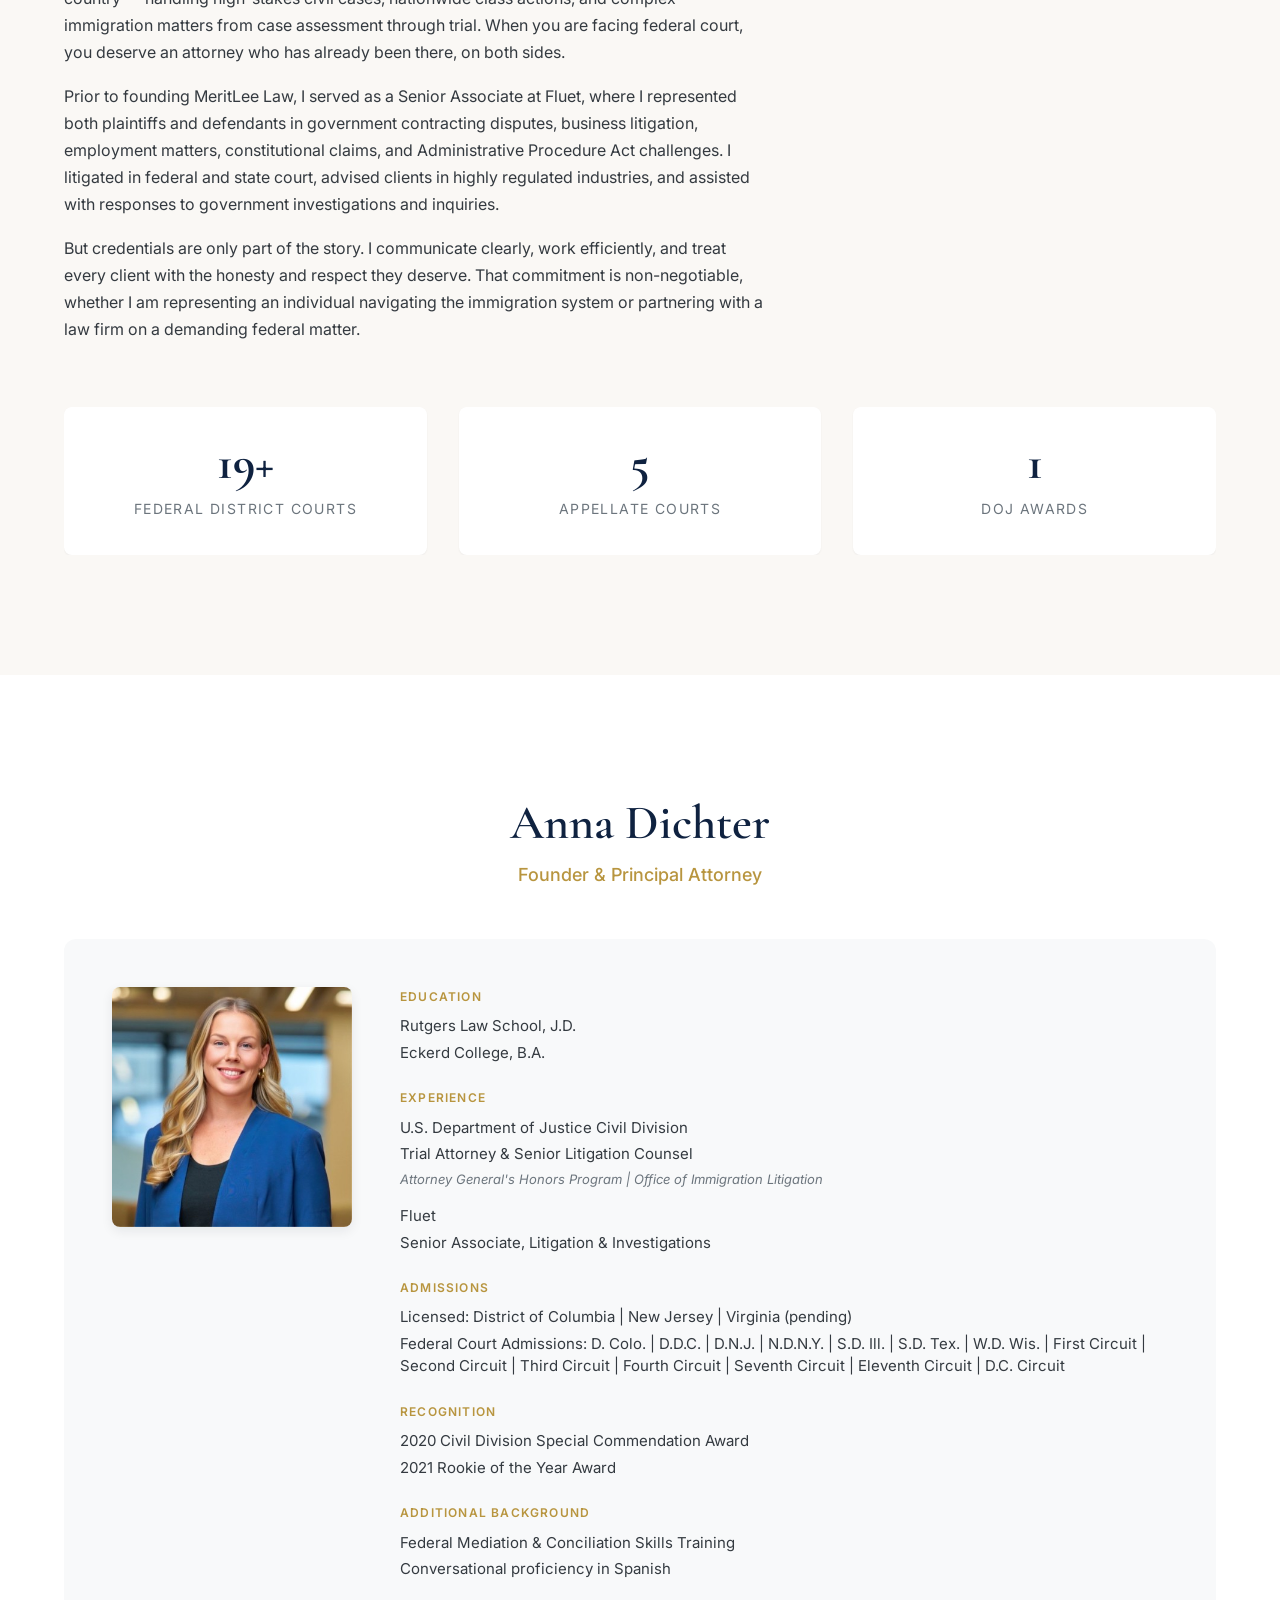
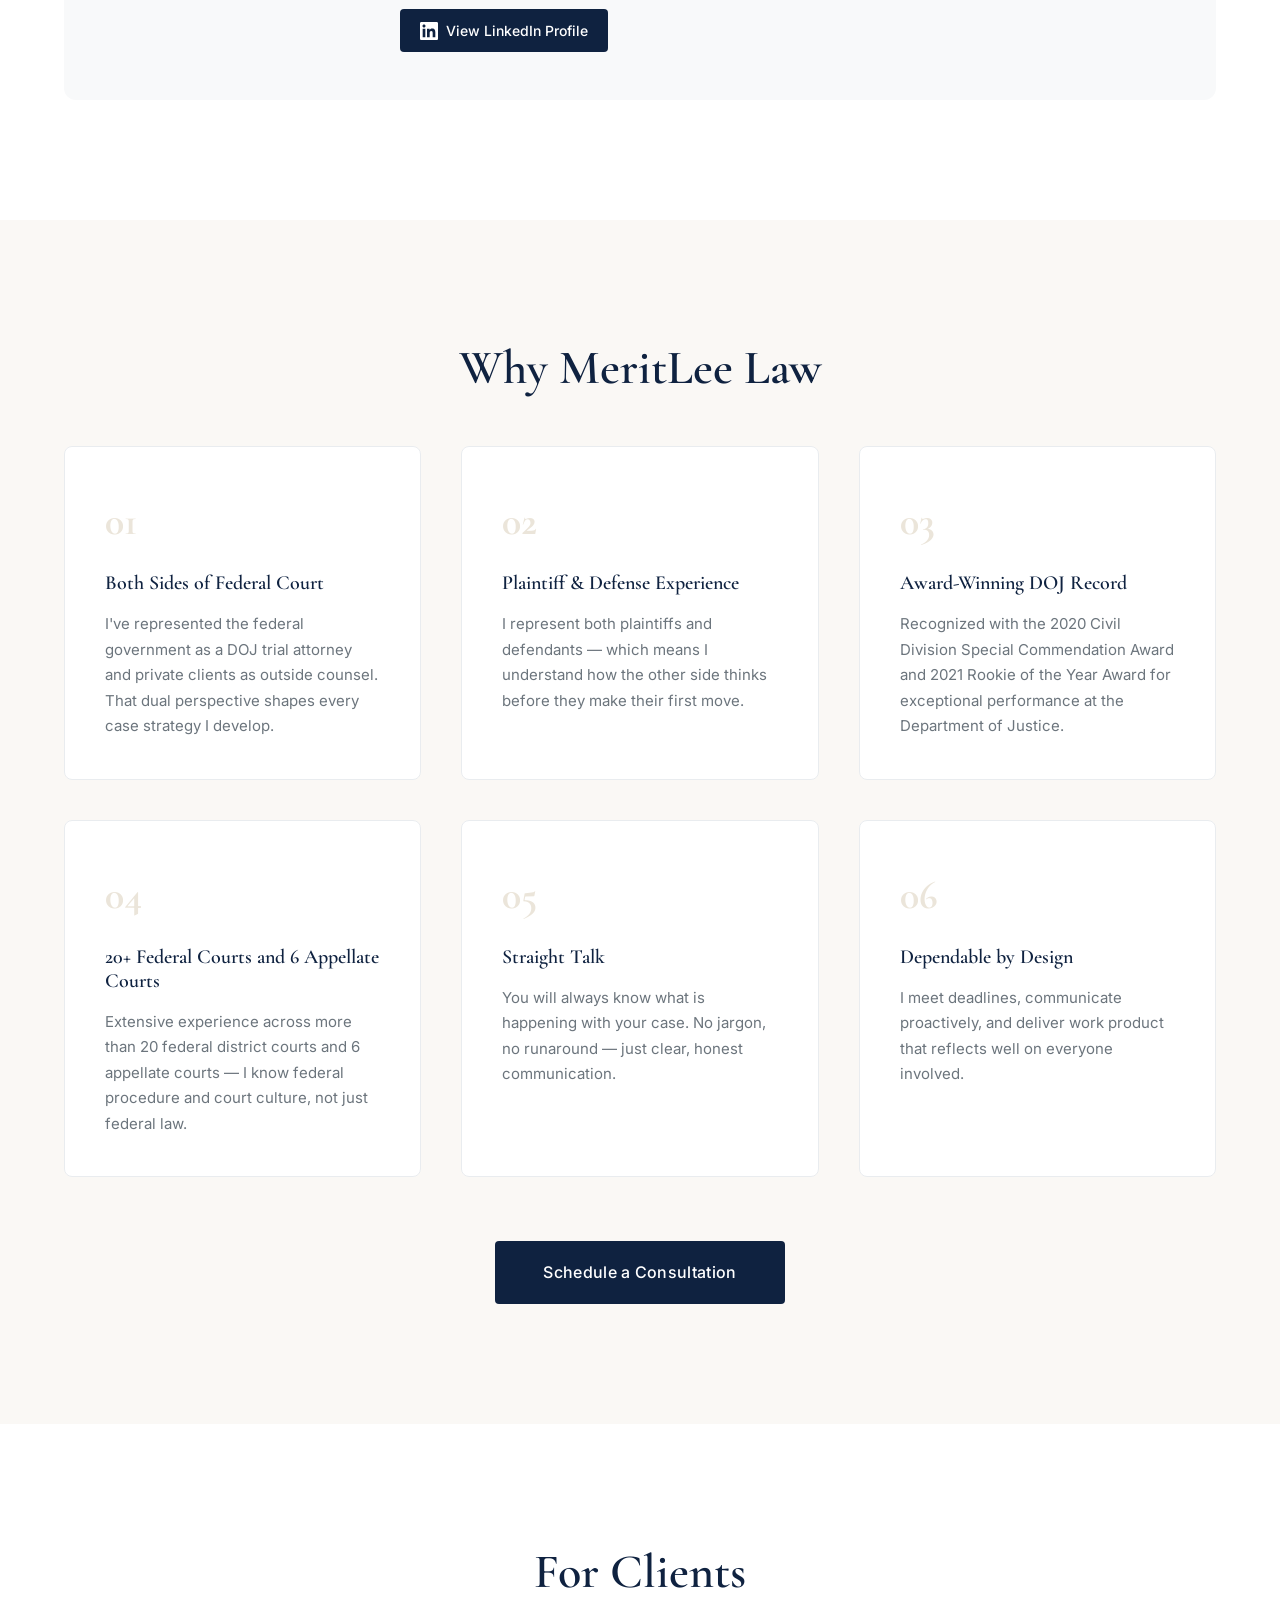
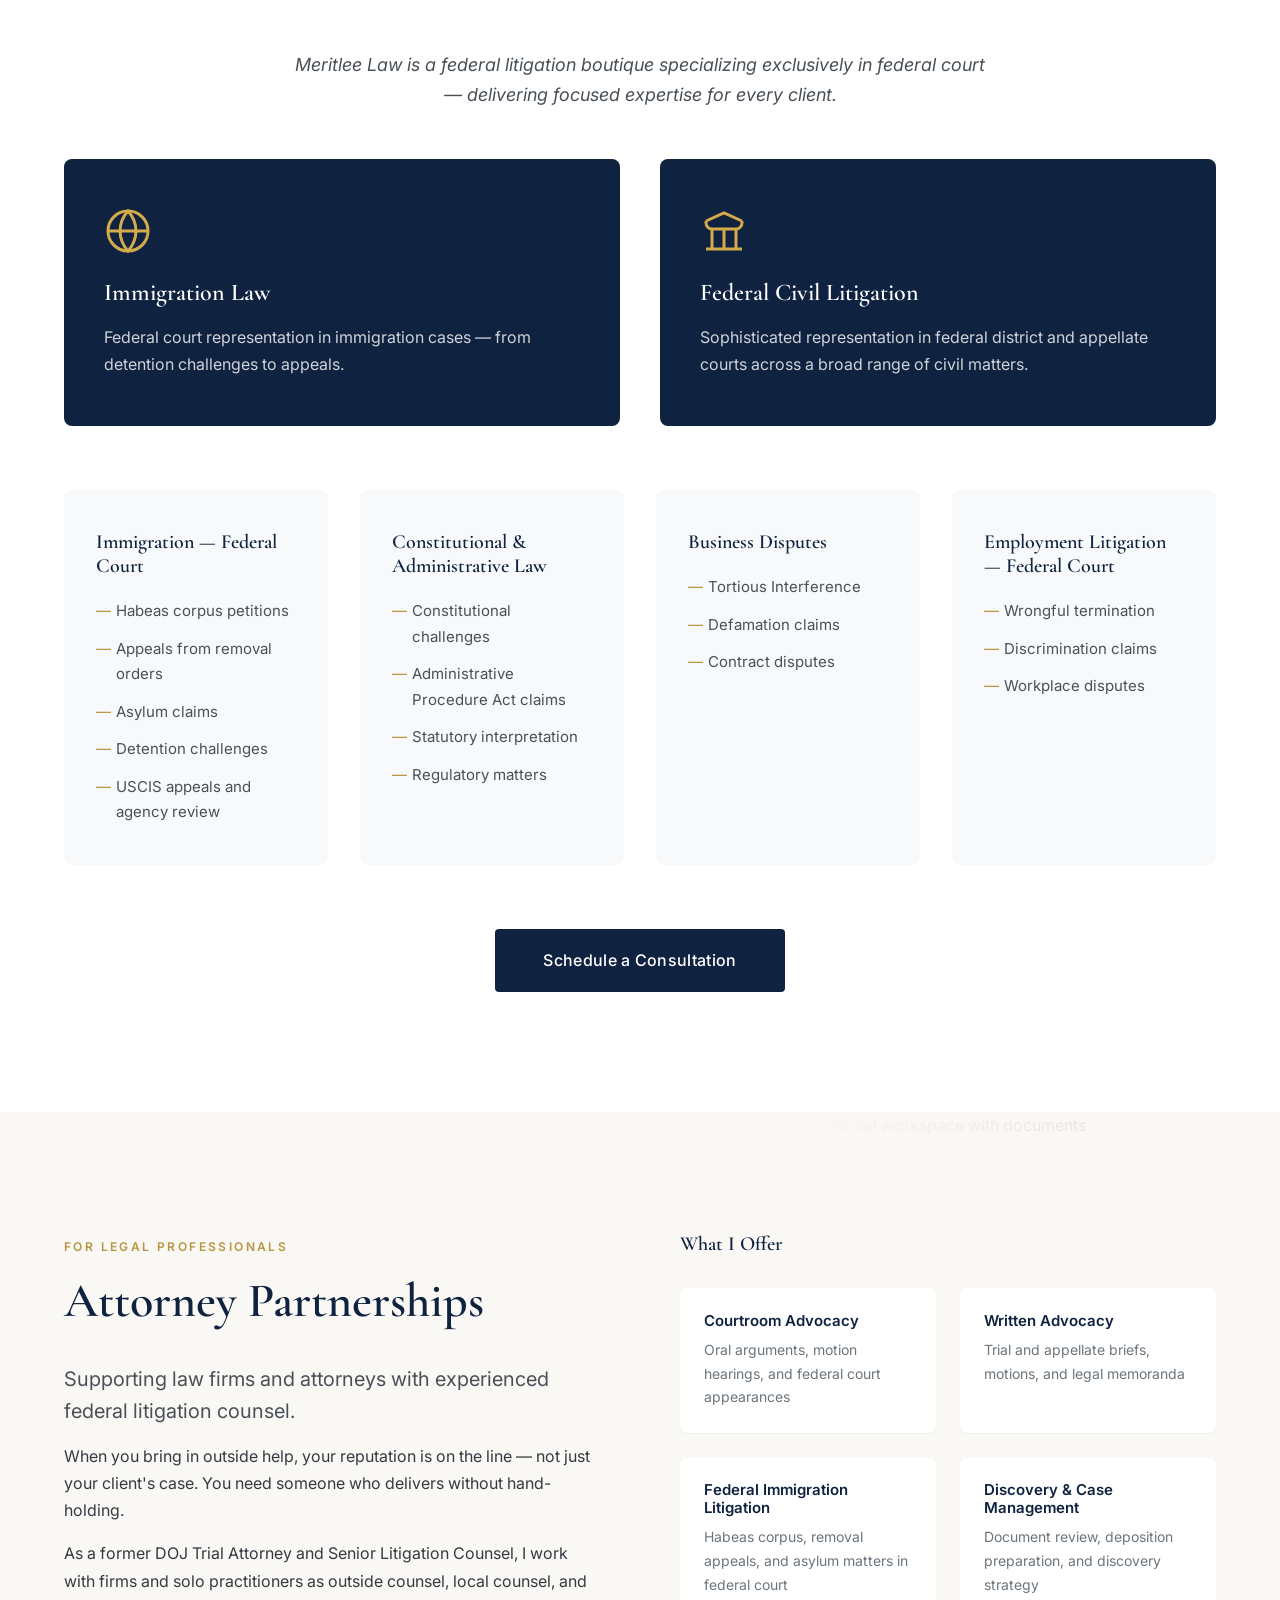
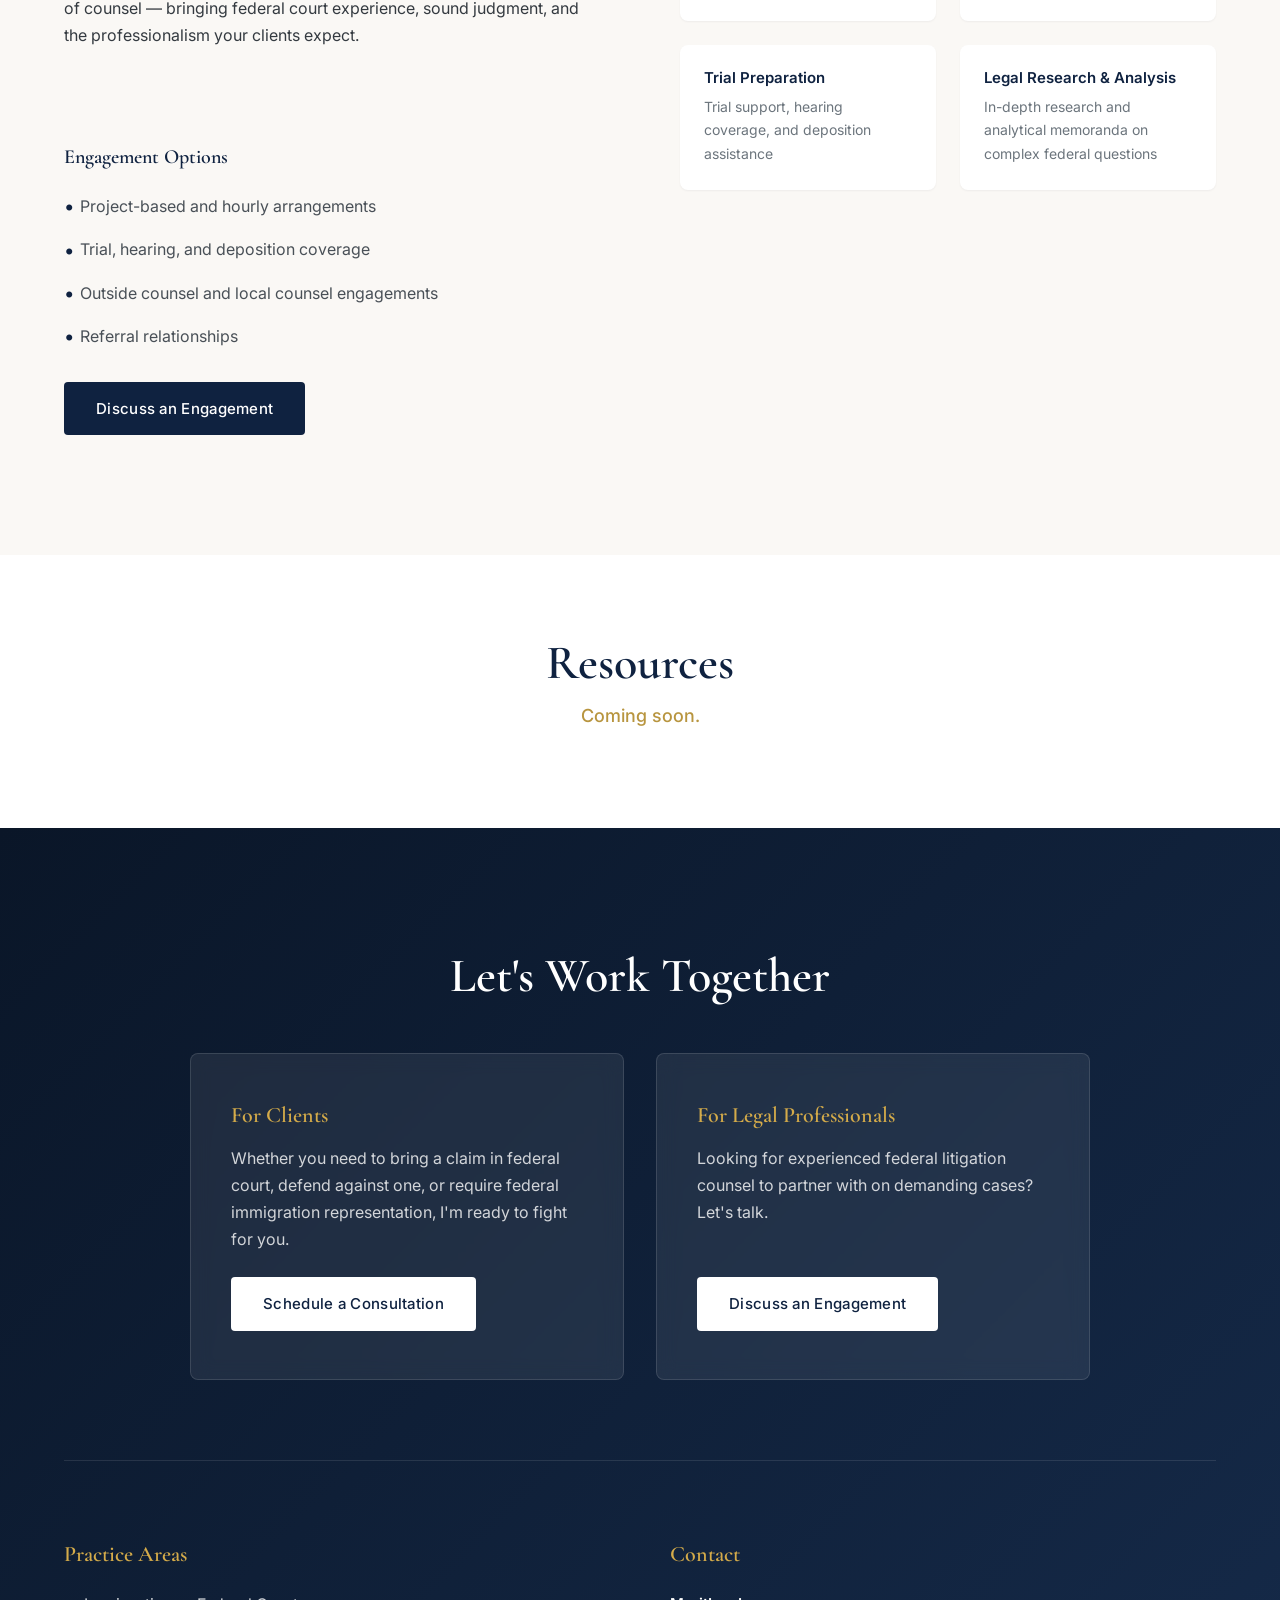
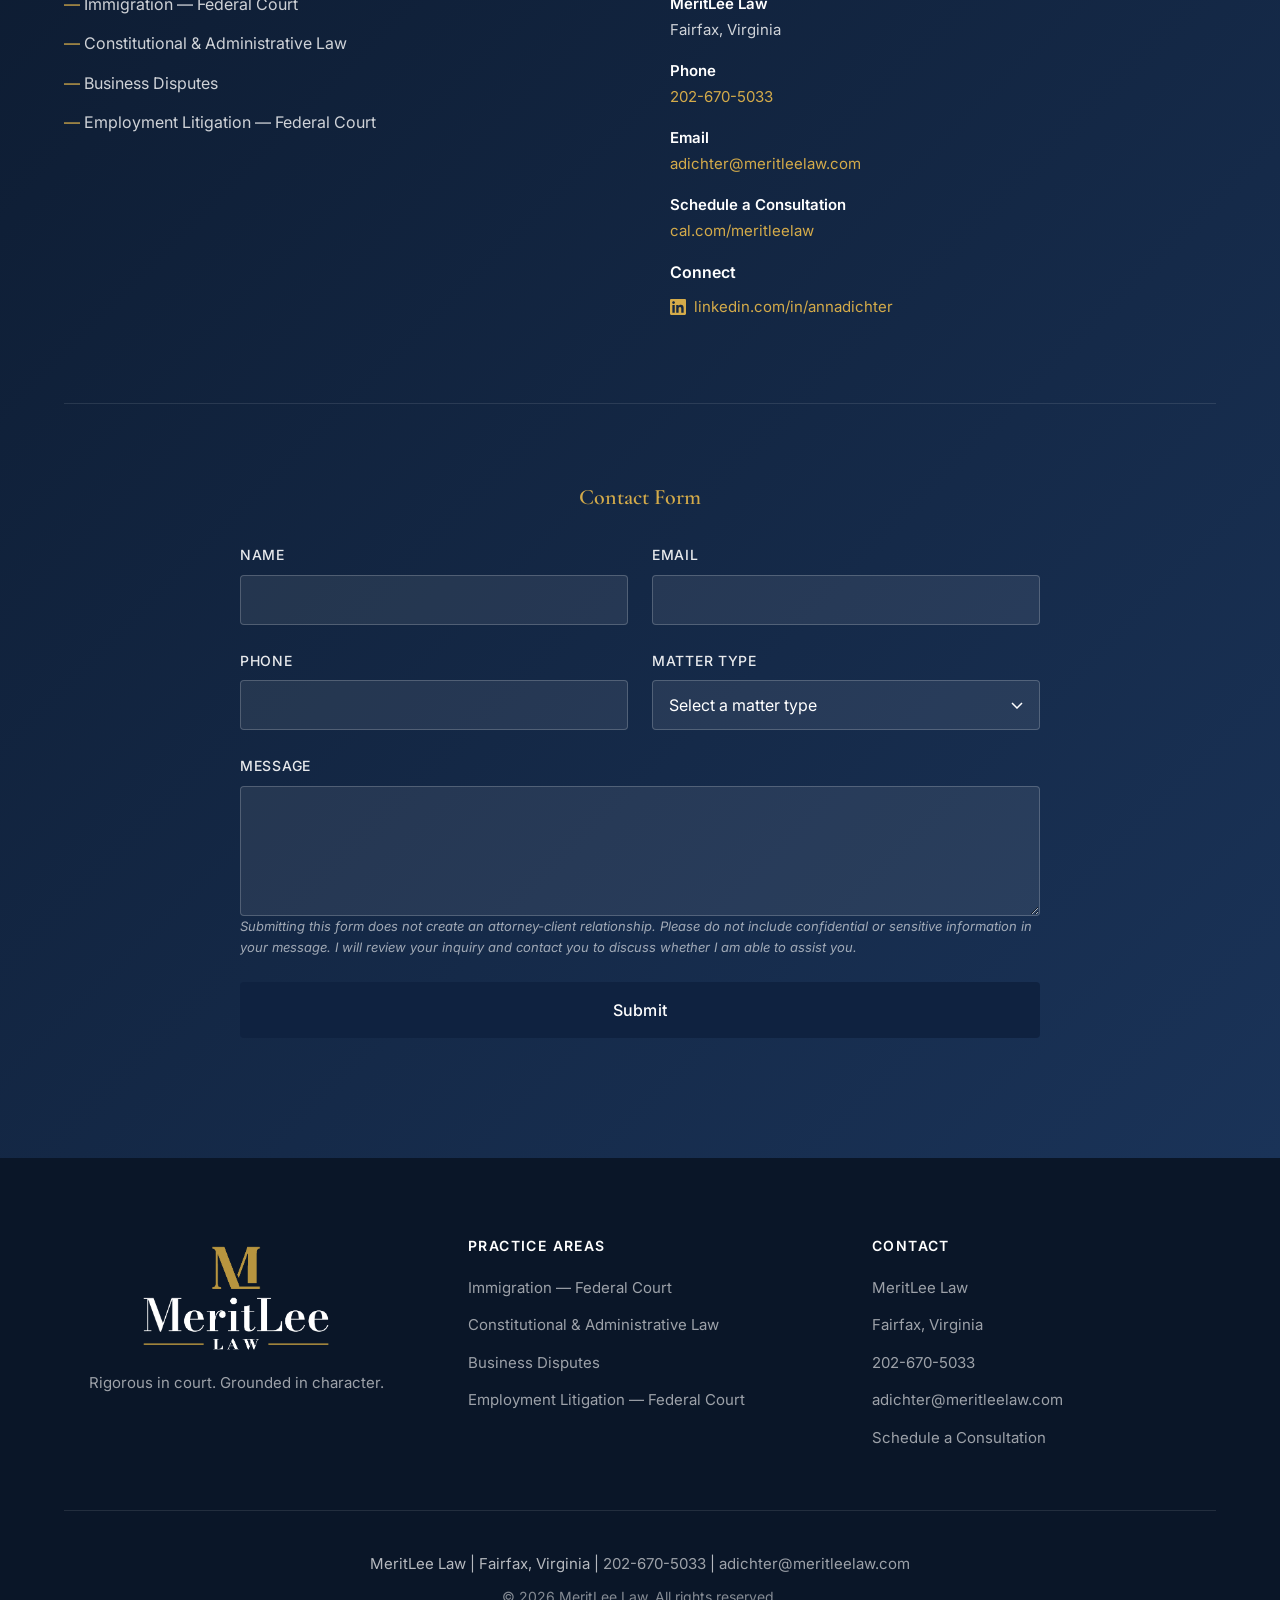
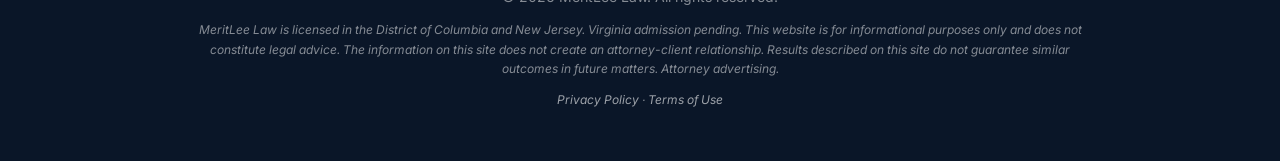
==== commit fd63f43a: "Add Privacy Policy and Terms of Use modal overlays Replace static "available upon request" footer te" ====
--- a/index.html
+++ b/index.html
@@ -485,10 +485,110 @@
                 <p class="footer-contact-line">MeritLee Law | Fairfax, Virginia | <a href="tel:2026705033">202-670-5033</a> | <a href="mailto:adichter@meritleelaw.com">adichter@meritleelaw.com</a></p>
                 <p>&copy; 2026 MeritLee Law. All rights reserved.</p>
                 <p class="disclaimer">MeritLee Law is licensed in the District of Columbia and New Jersey. Virginia admission pending. This website is for informational purposes only and does not constitute legal advice. The information on this site does not create an attorney-client relationship. Results described on this site do not guarantee similar outcomes in future matters. Attorney advertising.</p>
-                <p class="disclaimer">Privacy Policy and Terms of Use available upon request.</p>
+                <p class="disclaimer footer-legal-links">
+                    <a href="#" onclick="event.preventDefault();document.getElementById('pp').classList.add('open')">Privacy Policy</a> · <a href="#" onclick="event.preventDefault();document.getElementById('tu').classList.add('open')">Terms of Use</a>
+                </p>
             </div>
         </div>
     </footer>
+
+    <!-- Privacy Policy Modal -->
+    <div class="legal-overlay" id="pp" onclick="if(event.target===this)this.classList.remove('open')">
+        <div class="legal-modal">
+            <div class="legal-modal-head">
+                <div>
+                    <h2>Privacy Policy</h2>
+                    <div class="legal-eff">Effective: April 9, 2026 · MeritLee Law</div>
+                </div>
+                <button class="legal-close-btn" onclick="document.getElementById('pp').classList.remove('open')">Close</button>
+            </div>
+            <div class="legal-modal-body">
+                <div class="legal-notice"><p>This website is operated by MeritLee Law (Anna Dichter, Principal Attorney). Submitting information through this site does not create an attorney-client relationship.</p></div>
+
+                <h3>Information MeritLee Law collects</h3>
+                <p>When you use the contact form on this website, MeritLee Law collects the name, email address, phone number, and message content you voluntarily provide. MeritLee Law does not use cookies for tracking, run advertising networks, or collect any information automatically beyond standard server logs (IP address, browser type, pages visited) retained solely for security and operational purposes.</p>
+
+                <h3>How MeritLee Law uses your information</h3>
+                <ul>
+                    <li>To respond to your inquiry and determine whether MeritLee Law may be able to assist you.</li>
+                    <li>To fulfill any legal or ethical obligations that arise from your communication.</li>
+                    <li>MeritLee Law does not sell, rent, or share your personal information with third parties for marketing purposes.</li>
+                </ul>
+
+                <h3>Confidentiality notice</h3>
+                <p>Do not submit confidential, privileged, or sensitive information through this website. No attorney-client relationship is formed until a written engagement agreement is signed by both parties. Information submitted before such an agreement may not be protected by attorney-client privilege.</p>
+
+                <h3>Third-party services</h3>
+                <p>This site uses Cal.com for scheduling and LinkedIn for professional networking. Those platforms operate under their own privacy policies. MeritLee Law has no control over and assumes no responsibility for their practices.</p>
+
+                <h3>Data retention</h3>
+                <p>Inquiry submissions are retained only as long as necessary to respond to your request and comply with applicable professional responsibility rules, after which they are securely deleted.</p>
+
+                <h3>Your rights</h3>
+                <p>You may request access to, correction of, or deletion of personal information you have submitted by contacting MeritLee Law at <strong>adichter@meritleelaw.com</strong>. MeritLee Law will respond within a reasonable time.</p>
+
+                <h3>Contact</h3>
+                <p>MeritLee Law · adichter@meritleelaw.com · 202-670-5033</p>
+
+                <h3>Updates to this policy</h3>
+                <p>MeritLee Law may update this Privacy Policy as needed. Updates will be posted on this page with a revised effective date.</p>
+            </div>
+            <div class="legal-modal-foot">
+                <p>Questions? Contact adichter@meritleelaw.com</p>
+                <a href="#" onclick="event.preventDefault();document.getElementById('pp').classList.remove('open');document.getElementById('tu').classList.add('open')">View Terms of Use &rarr;</a>
+            </div>
+        </div>
+    </div>
+
+    <!-- Terms of Use Modal -->
+    <div class="legal-overlay" id="tu" onclick="if(event.target===this)this.classList.remove('open')">
+        <div class="legal-modal">
+            <div class="legal-modal-head">
+                <div>
+                    <h2>Terms of Use</h2>
+                    <div class="legal-eff">Effective: April 9, 2026 · MeritLee Law</div>
+                </div>
+                <button class="legal-close-btn" onclick="document.getElementById('tu').classList.remove('open')">Close</button>
+            </div>
+            <div class="legal-modal-body">
+                <div class="legal-notice"><p>By accessing or using this website, you agree to the following Terms of Use. If you do not agree, please do not use this site.</p></div>
+
+                <h3>No legal advice</h3>
+                <p>The content on this website is provided for general informational purposes only and does not constitute legal advice. No attorney-client relationship is created by visiting this site, reading its content, or submitting a contact form. You should not act or refrain from acting based on information on this site without first seeking advice from a licensed attorney.</p>
+
+                <h3>No attorney-client relationship</h3>
+                <p>An attorney-client relationship with MeritLee Law is formed only upon execution of a written engagement agreement signed by both you and Anna Dichter. Prior to that agreement, any information you transmit is not protected by attorney-client privilege.</p>
+
+                <h3>Licensure and federal practice</h3>
+                <p>Anna Dichter is licensed to practice law in the District of Columbia and New Jersey, with Virginia admission pending. MeritLee Law focuses on federal litigation and appears in federal courts throughout the country. Licensure in a particular state does not limit the ability to practice in federal courts in that or any other jurisdiction. Nothing on this website constitutes an offer to provide state court representation in jurisdictions where MeritLee Law is not licensed.</p>
+
+                <h3>No guarantees</h3>
+                <p>Past results described on this website do not guarantee or predict similar outcomes in future matters. Every case is unique and depends on its own facts, applicable law, and many other factors.</p>
+
+                <h3>Intellectual property</h3>
+                <p>All content on this website &mdash; including text, images, and design &mdash; is the property of MeritLee Law and may not be copied, reproduced, or distributed without prior written consent, except for brief quotations with attribution for non-commercial purposes.</p>
+
+                <h3>Third-party links</h3>
+                <p>This website may contain links to third-party websites (including Cal.com and LinkedIn). MeritLee Law is not responsible for the content, accuracy, or privacy practices of those sites.</p>
+
+                <h3>Limitation of liability</h3>
+                <p>To the fullest extent permitted by law, MeritLee Law shall not be liable for any damages arising from your use of or reliance on information contained on this website.</p>
+
+                <h3>Governing law</h3>
+                <p>These Terms of Use are governed by the laws of the Commonwealth of Virginia, without regard to its conflict-of-law provisions.</p>
+
+                <h3>Attorney advertising</h3>
+                <p>This website constitutes attorney advertising under applicable professional conduct rules. Prior results do not guarantee a similar outcome.</p>
+
+                <h3>Updates to these terms</h3>
+                <p>MeritLee Law may update these Terms of Use as needed. Continued use of this website after updates are posted constitutes acceptance of the revised terms.</p>
+            </div>
+            <div class="legal-modal-foot">
+                <p>Questions? Contact adichter@meritleelaw.com</p>
+                <a href="#" onclick="event.preventDefault();document.getElementById('tu').classList.remove('open');document.getElementById('pp').classList.add('open')">View Privacy Policy &rarr;</a>
+            </div>
+        </div>
+    </div>
 
     <script src="script.js"></script>
 </body>
--- a/styles.css
+++ b/styles.css
@@ -1502,6 +1502,159 @@
     margin-right: auto !important;
 }
 
+/* Legal Modal (Privacy Policy / Terms of Use) */
+.footer-legal-links a {
+    color: rgba(255, 255, 255, 0.6);
+    text-decoration: none;
+    cursor: pointer;
+    border-bottom: 1px solid transparent;
+    transition: border-color var(--transition-fast), color var(--transition-fast);
+}
+
+.footer-legal-links a:hover {
+    color: var(--gold-400);
+    border-bottom-color: var(--gold-400);
+}
+
+.legal-overlay {
+    display: none;
+    position: fixed;
+    inset: 0;
+    background: rgba(10, 22, 40, 0.6);
+    z-index: 1000;
+    align-items: center;
+    justify-content: center;
+    padding: 1rem;
+}
+
+.legal-overlay.open {
+    display: flex;
+}
+
+.legal-modal {
+    background: var(--white);
+    border-radius: 12px;
+    max-width: 680px;
+    width: 100%;
+    max-height: 90vh;
+    display: flex;
+    flex-direction: column;
+    box-shadow: var(--shadow-xl);
+}
+
+.legal-modal-head {
+    padding: 1.25rem 1.5rem;
+    border-bottom: 1px solid var(--gray-200);
+    display: flex;
+    align-items: center;
+    justify-content: space-between;
+    flex-shrink: 0;
+}
+
+.legal-modal-head h2 {
+    font-family: var(--font-heading);
+    font-size: 1.25rem;
+    font-weight: 600;
+    color: var(--navy-800);
+    margin: 0;
+}
+
+.legal-eff {
+    font-size: 0.75rem;
+    color: var(--gray-600);
+    margin-top: 2px;
+}
+
+.legal-close-btn {
+    background: none;
+    border: 1px solid var(--gray-300);
+    border-radius: 6px;
+    padding: 4px 12px;
+    cursor: pointer;
+    font-size: 0.8125rem;
+    color: var(--gray-600);
+    font-family: var(--font-body);
+    transition: background var(--transition-fast);
+}
+
+.legal-close-btn:hover {
+    background: var(--gray-100);
+}
+
+.legal-modal-body {
+    overflow-y: auto;
+    padding: 1.5rem;
+    flex: 1;
+}
+
+.legal-modal-body h3 {
+    font-family: var(--font-body);
+    font-size: 0.875rem;
+    font-weight: 500;
+    color: var(--navy-800);
+    margin: 1.25rem 0 0.4rem;
+}
+
+.legal-modal-body h3:first-child {
+    margin-top: 0;
+}
+
+.legal-modal-body p,
+.legal-modal-body li {
+    font-size: 0.875rem;
+    color: var(--gray-700);
+    line-height: 1.7;
+}
+
+.legal-modal-body ul {
+    padding-left: 1.25rem;
+    margin: 0.25rem 0;
+}
+
+.legal-modal-body li {
+    margin-bottom: 0.25rem;
+}
+
+.legal-notice {
+    background: var(--cream-100);
+    border-left: 3px solid var(--navy-600);
+    border-radius: 0 6px 6px 0;
+    padding: 0.75rem 1rem;
+    margin: 0 0 0.75rem;
+}
+
+.legal-notice p {
+    font-size: 0.8125rem !important;
+}
+
+.legal-modal-foot {
+    padding: 1rem 1.5rem;
+    border-top: 1px solid var(--gray-200);
+    display: flex;
+    justify-content: space-between;
+    align-items: center;
+    flex-shrink: 0;
+    flex-wrap: wrap;
+    gap: 8px;
+}
+
+.legal-modal-foot p {
+    font-size: 0.75rem;
+    color: var(--gray-500);
+    margin: 0;
+}
+
+.legal-modal-foot a {
+    font-size: 0.75rem;
+    color: var(--navy-600);
+    cursor: pointer;
+    text-decoration: none;
+}
+
+.legal-modal-foot a:hover {
+    color: var(--gold-500);
+}
+
 /* Responsive Design */
 @media (max-width: 1024px) {
     :root {
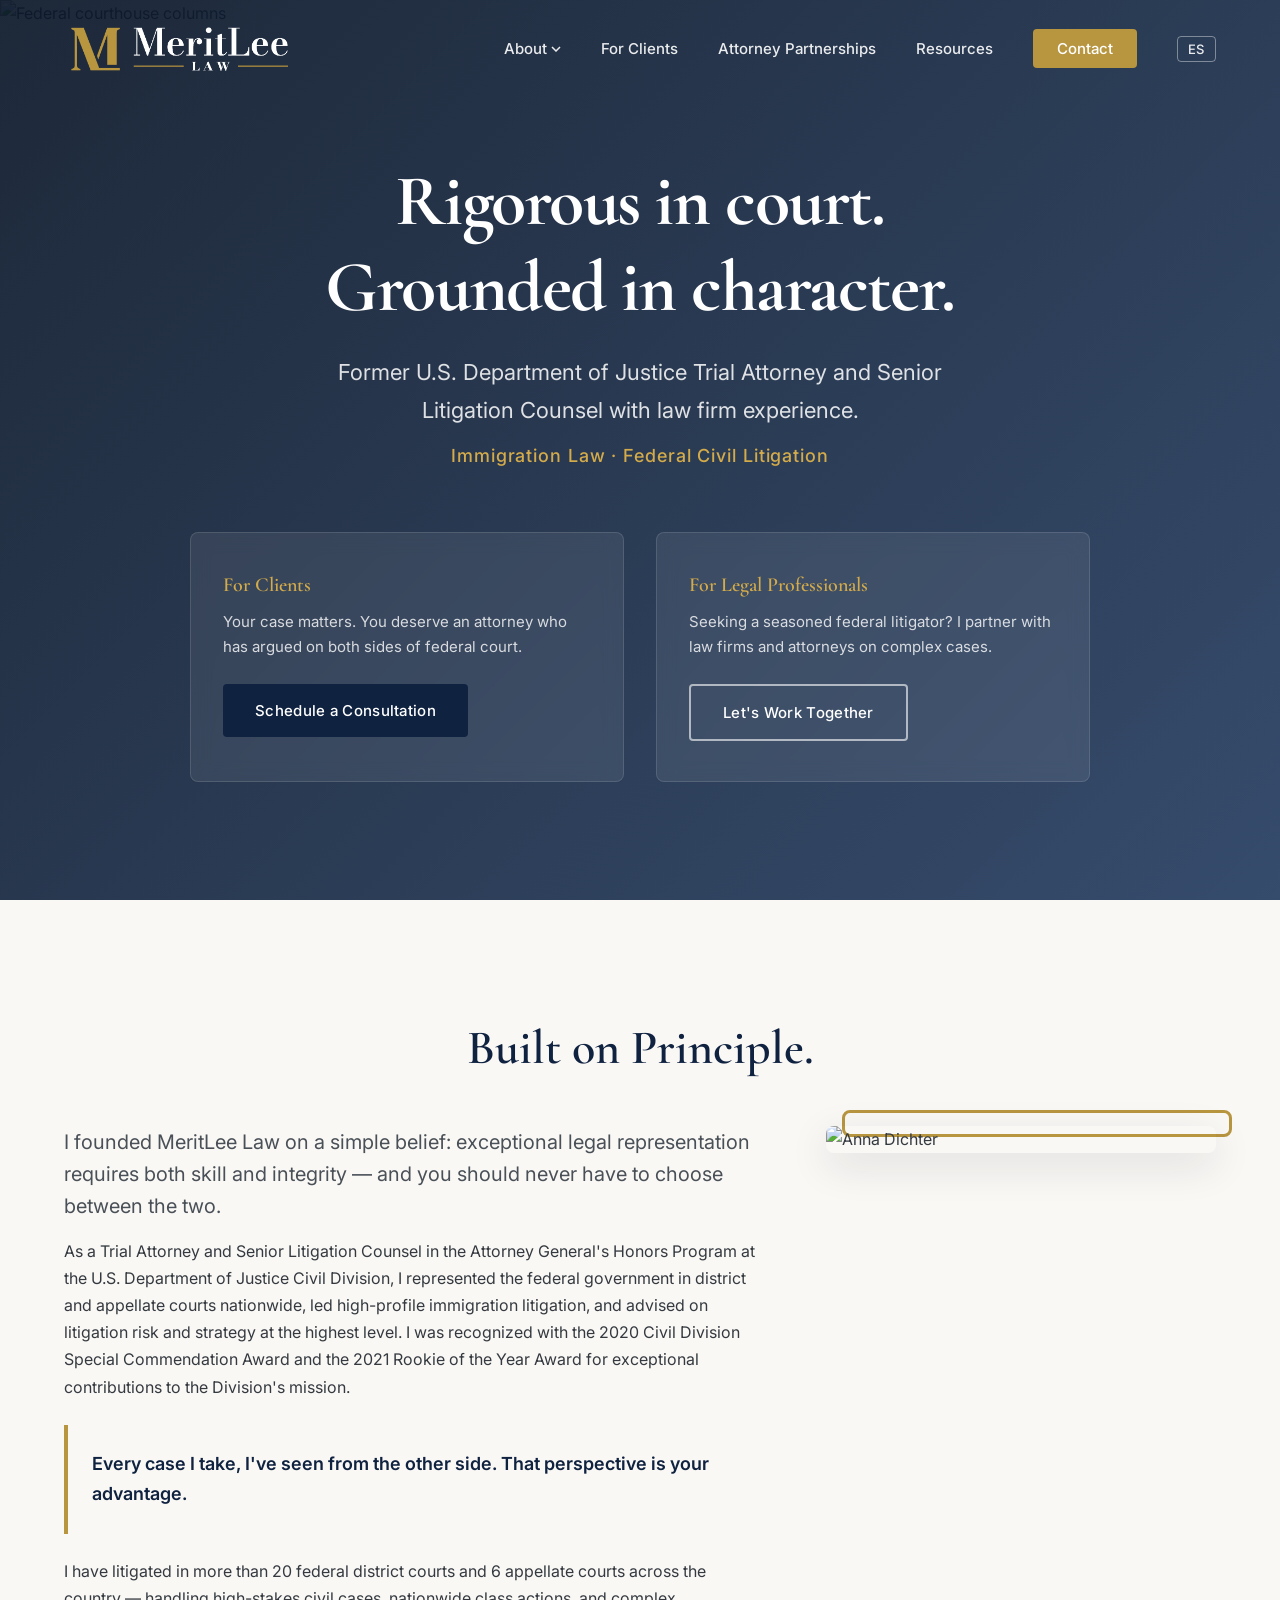
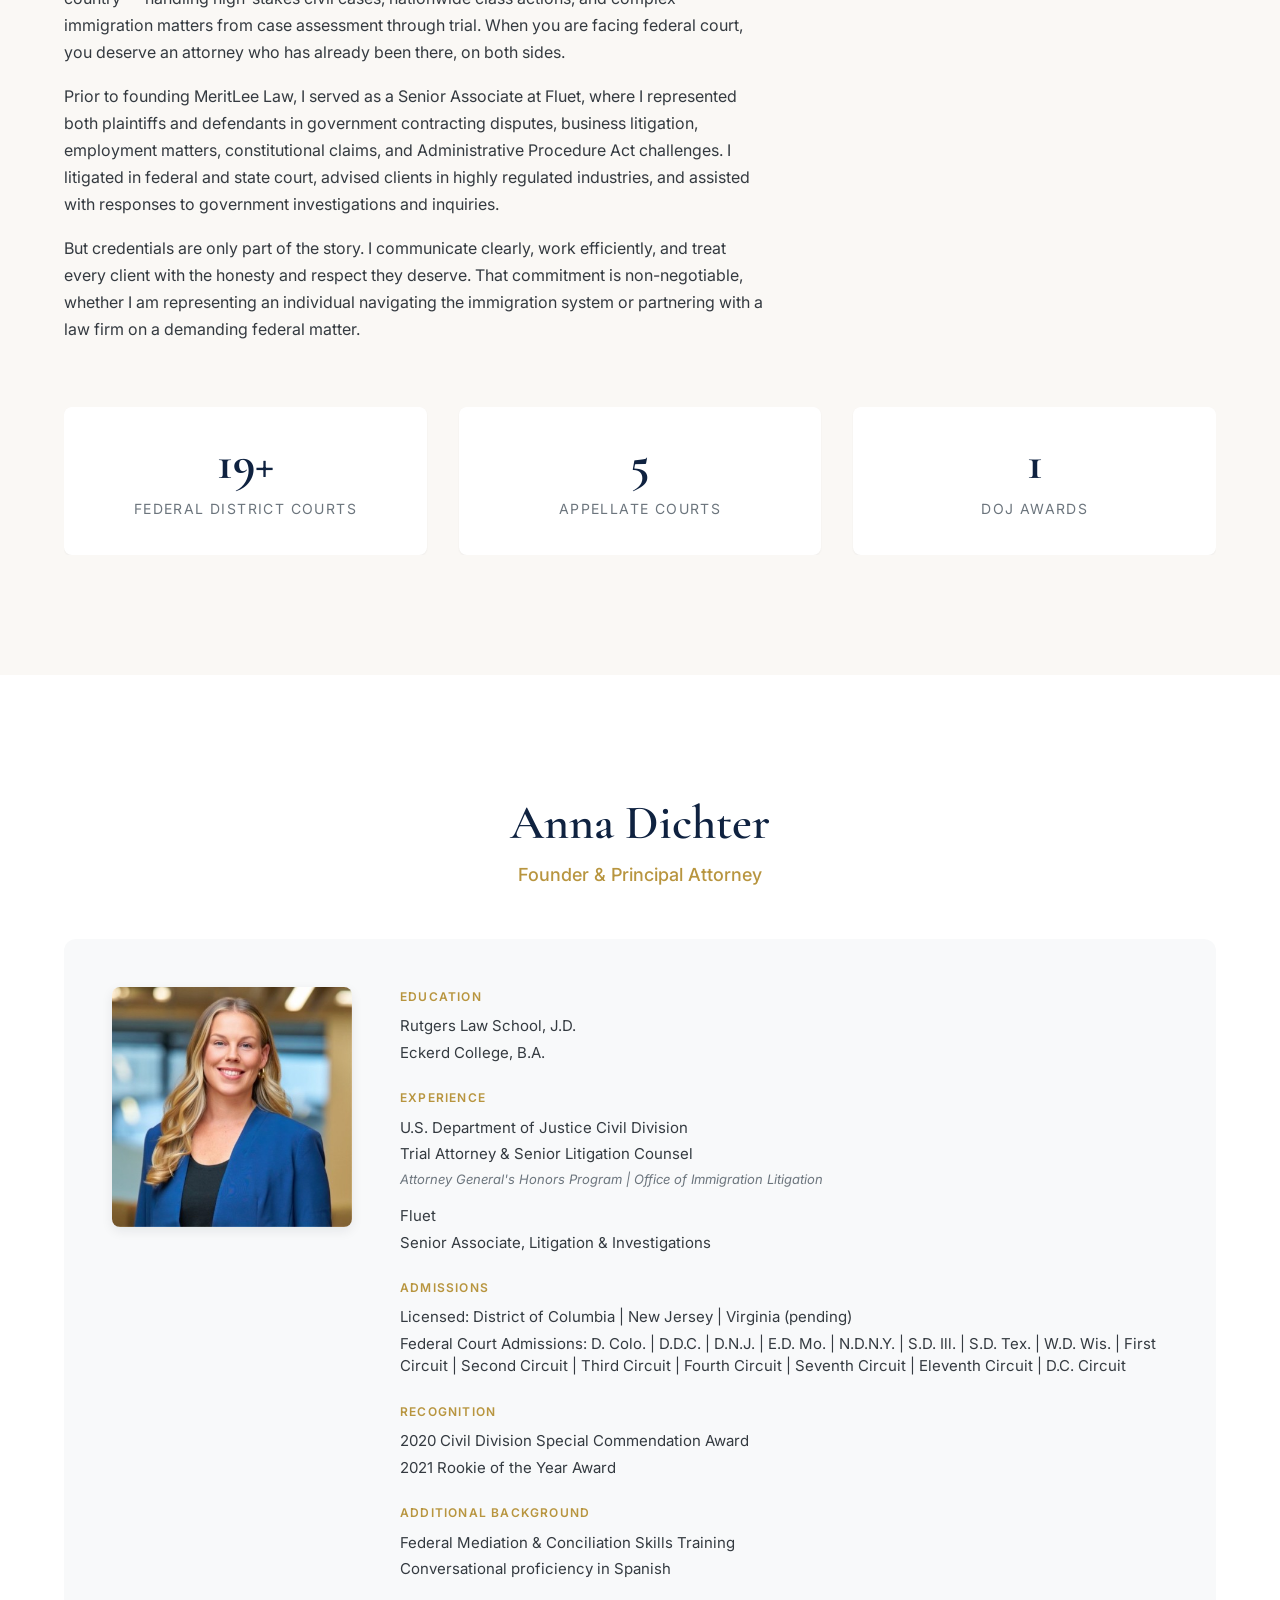
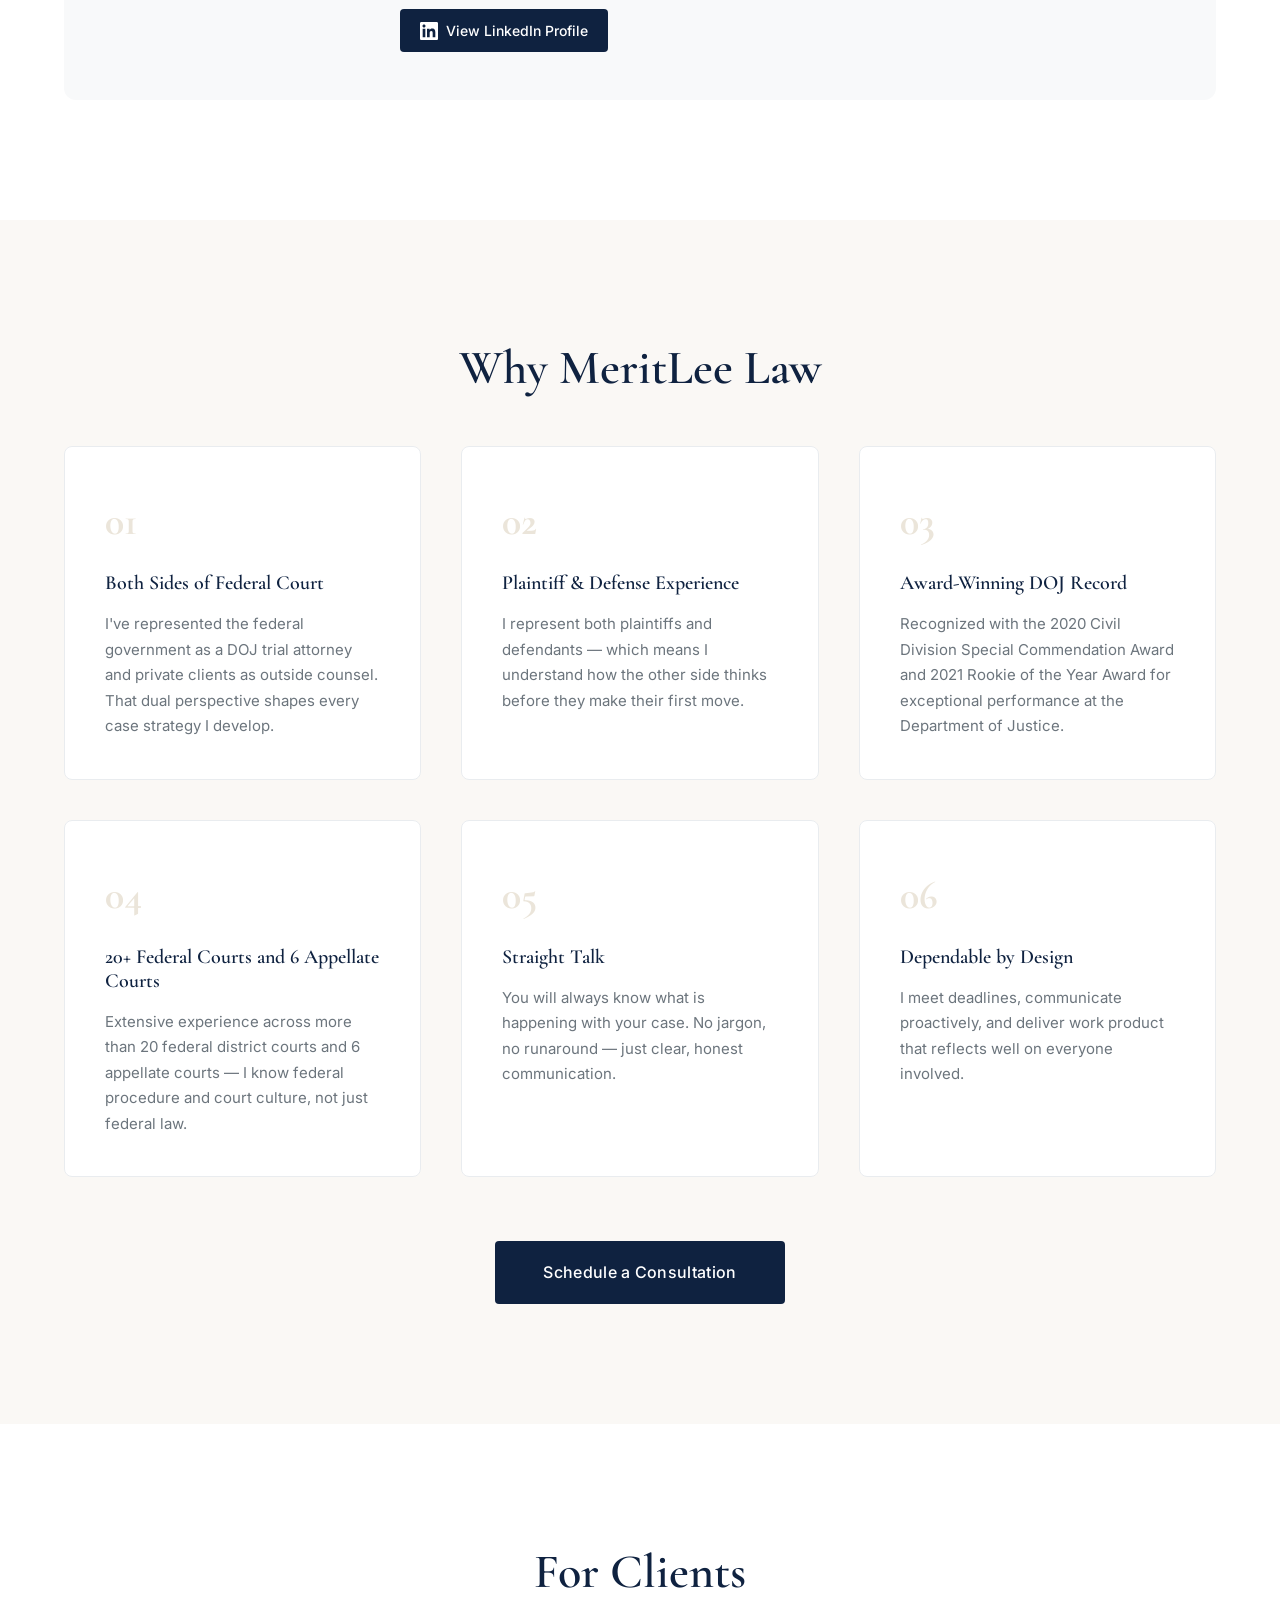
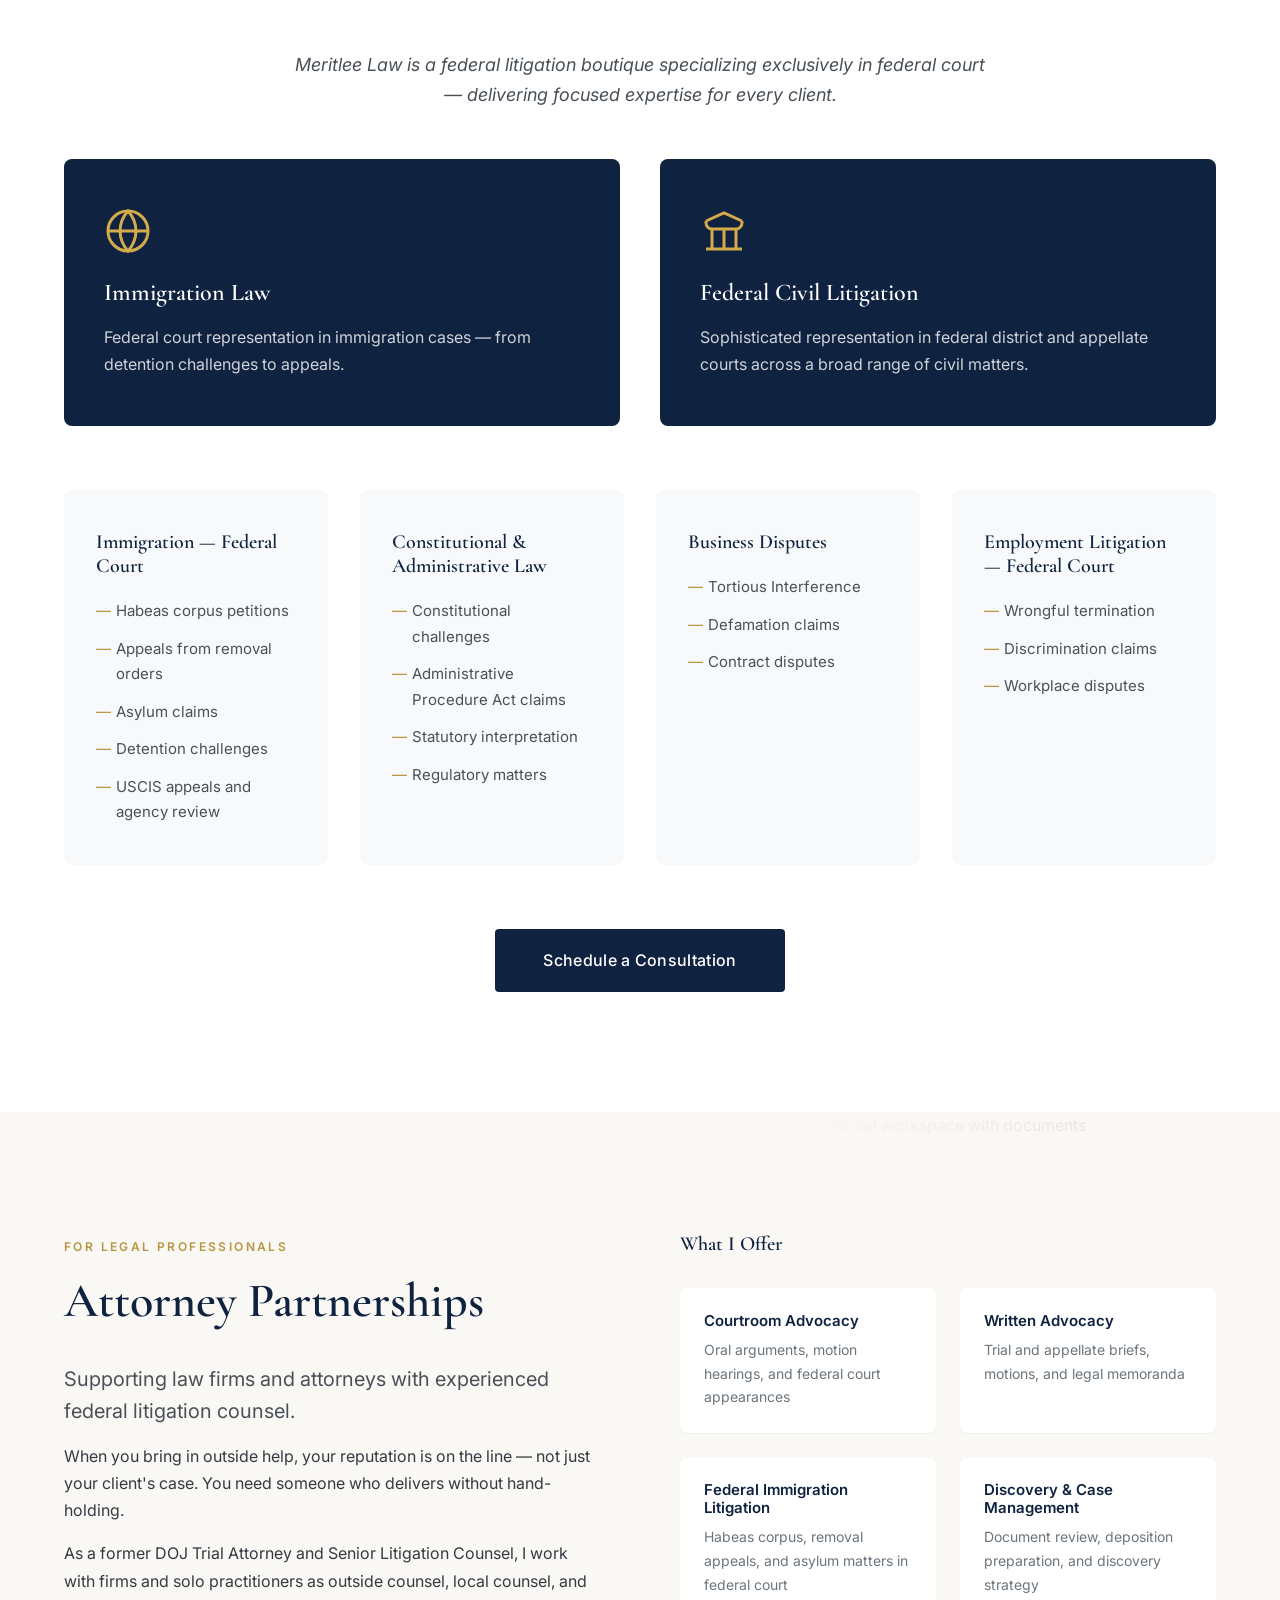
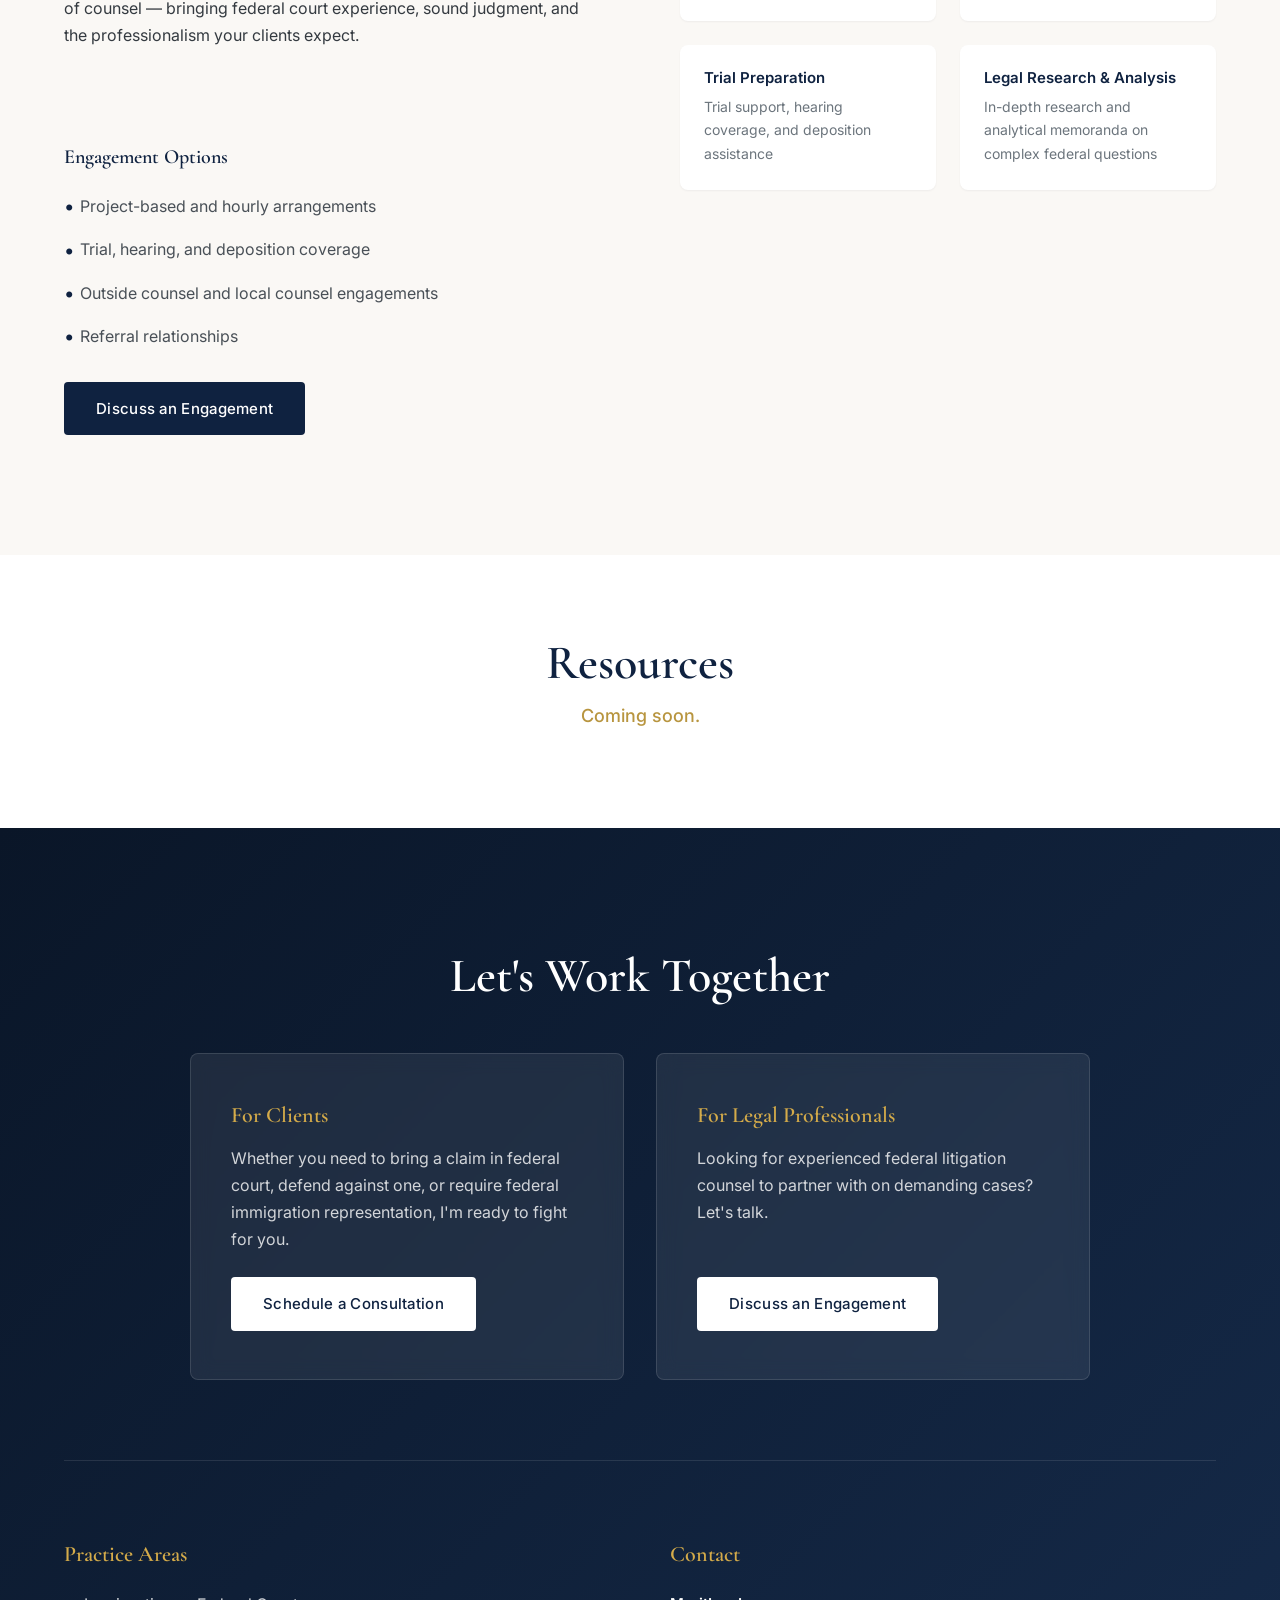
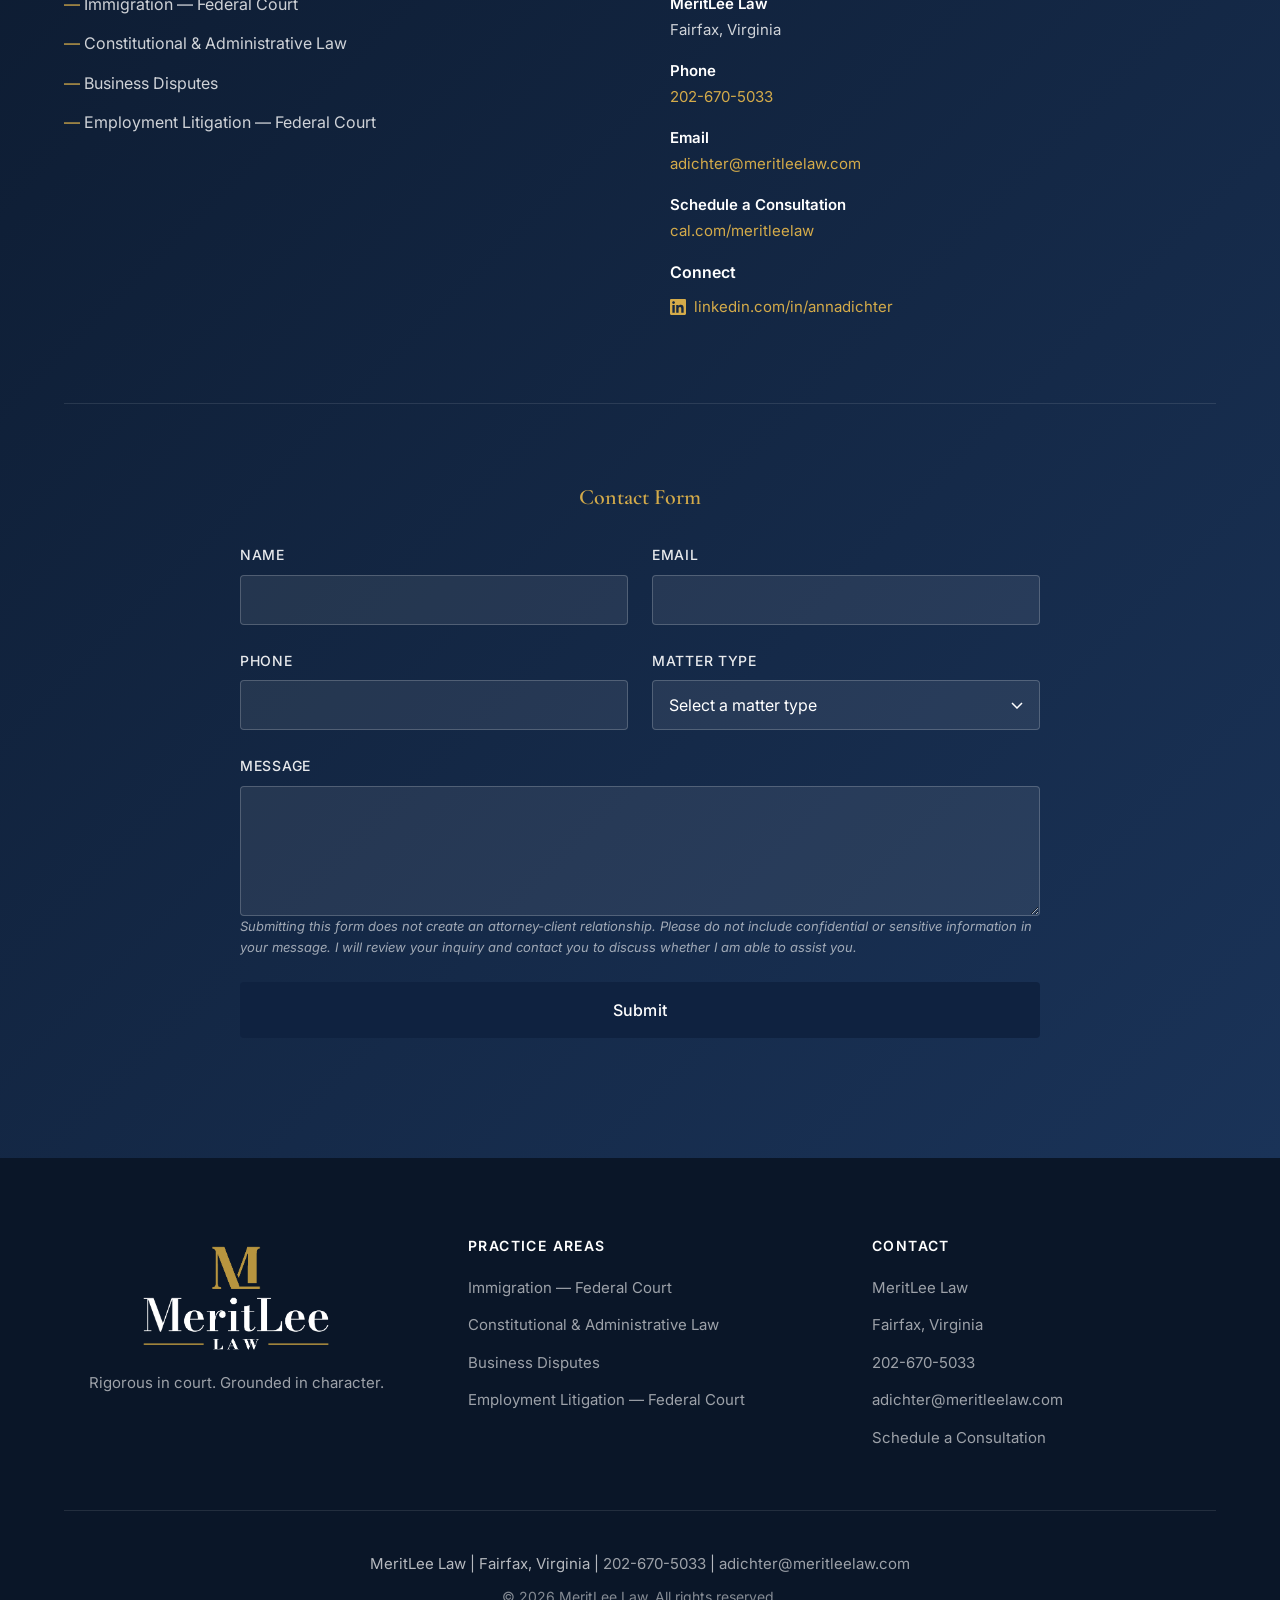
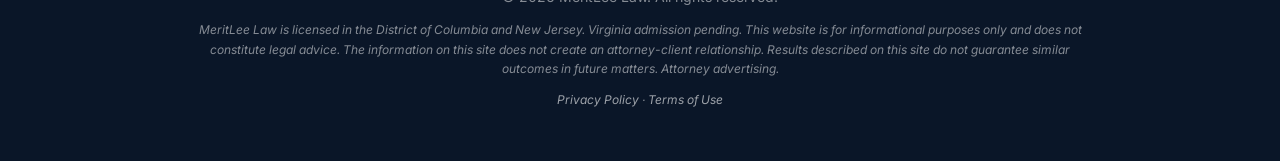
==== commit 3e67e221: "Update index.html" ====
--- a/index.html
+++ b/index.html
@@ -133,7 +133,7 @@
                             <div class="credential credential-wide">
                                 <span class="credential-label">Admissions</span>
                                 <span class="credential-value">Licensed: District of Columbia | New Jersey | Virginia (pending)</span>
-                                <span class="credential-value">Federal Court Admissions: D. Colo. | D.D.C. | D.N.J. | N.D.N.Y. | S.D. Ill. | S.D. Tex. | W.D. Wis. | First Circuit | Second Circuit | Third Circuit | Fourth Circuit | Seventh Circuit | Eleventh Circuit | D.C. Circuit</span>
+                                <span class="credential-value">Federal Court Admissions: D. Colo. | D.D.C. | D.N.J. | E.D. Mo. | N.D.N.Y. | S.D. Ill. | S.D. Tex. | W.D. Wis. | First Circuit | Second Circuit | Third Circuit | Fourth Circuit | Seventh Circuit | Eleventh Circuit | D.C. Circuit</span>
                             </div>
                             <div class="credential credential-wide">
                                 <span class="credential-label">Recognition</span>
@@ -508,6 +508,9 @@
                 <h3>Information MeritLee Law collects</h3>
                 <p>When you use the contact form on this website, MeritLee Law collects the name, email address, phone number, and message content you voluntarily provide. MeritLee Law does not use cookies for tracking, run advertising networks, or collect any information automatically beyond standard server logs (IP address, browser type, pages visited) retained solely for security and operational purposes.</p>
 
+                <h3>Analytics and tracking</h3>
+                <p>This website may use analytics tools to understand aggregate visitor behavior (such as pages visited and time on site). These tools do not collect personally identifiable information. MeritLee Law does not respond to browser &ldquo;Do Not Track&rdquo; signals, as no industry standard for doing so currently exists. No advertising pixels or third-party tracking scripts are used.</p>
+
                 <h3>How MeritLee Law uses your information</h3>
                 <ul>
                     <li>To respond to your inquiry and determine whether MeritLee Law may be able to assist you.</li>
@@ -524,17 +527,23 @@
                 <h3>Data retention</h3>
                 <p>Inquiry submissions are retained only as long as necessary to respond to your request and comply with applicable professional responsibility rules, after which they are securely deleted.</p>
 
+                <h3>Children&rsquo;s privacy</h3>
+                <p>This website is not directed at children under the age of 13. MeritLee Law does not knowingly collect personal information from children under 13. If you believe a child has submitted information through this site, please contact MeritLee Law at <strong>legal@meritleelaw.com</strong> so it can be promptly deleted.</p>
+
                 <h3>Your rights</h3>
-                <p>You may request access to, correction of, or deletion of personal information you have submitted by contacting MeritLee Law at <strong>adichter@meritleelaw.com</strong>. MeritLee Law will respond within a reasonable time.</p>
+                <p>You may request access to, correction of, or deletion of personal information you have submitted by contacting MeritLee Law at <strong>legal@meritleelaw.com</strong>. MeritLee Law will respond within a reasonable time.</p>
+
+                <h3>California residents</h3>
+                <p>If you are a California resident, you may have additional rights under the California Consumer Privacy Act (CCPA), including the right to know what personal information has been collected, the right to request deletion, and the right to opt out of the sale of personal information. MeritLee Law does not sell personal information. To exercise your rights, contact <strong>legal@meritleelaw.com</strong>.</p>
 
                 <h3>Contact</h3>
-                <p>MeritLee Law · adichter@meritleelaw.com · 202-670-5033</p>
+                <p>MeritLee Law · legal@meritleelaw.com · 202-670-5033</p>
 
                 <h3>Updates to this policy</h3>
                 <p>MeritLee Law may update this Privacy Policy as needed. Updates will be posted on this page with a revised effective date.</p>
             </div>
             <div class="legal-modal-foot">
-                <p>Questions? Contact adichter@meritleelaw.com</p>
+                <p>Questions? Contact legal@meritleelaw.com</p>
                 <a href="#" onclick="event.preventDefault();document.getElementById('pp').classList.remove('open');document.getElementById('tu').classList.add('open')">View Terms of Use &rarr;</a>
             </div>
         </div>
@@ -559,9 +568,18 @@
                 <h3>No attorney-client relationship</h3>
                 <p>An attorney-client relationship with MeritLee Law is formed only upon execution of a written engagement agreement signed by both you and Anna Dichter. Prior to that agreement, any information you transmit is not protected by attorney-client privilege.</p>
 
+                <h3>Unsolicited information</h3>
+                <p>Any information submitted through this website before a written engagement agreement is in place is not considered confidential and does not obligate MeritLee Law to keep it confidential, treat it as privileged, or undertake any representation. Submitting information through this site does not create any duty of representation or prevent MeritLee Law from representing parties with interests adverse to yours.</p>
+
+                <h3>Conflicts of interest</h3>
+                <p>Contacting MeritLee Law through this website does not preserve any conflict-of-interest rights. MeritLee Law may currently represent, or in the future represent, parties with interests adverse to yours in unrelated matters. A formal conflicts check is conducted only after a written engagement agreement is in place.</p>
+
                 <h3>Licensure and federal practice</h3>
                 <p>Anna Dichter is licensed to practice law in the District of Columbia and New Jersey, with Virginia admission pending. MeritLee Law focuses on federal litigation and appears in federal courts throughout the country. Licensure in a particular state does not limit the ability to practice in federal courts in that or any other jurisdiction. Nothing on this website constitutes an offer to provide state court representation in jurisdictions where MeritLee Law is not licensed.</p>
 
+                <h3>Accuracy of information</h3>
+                <p>While the content on this website is believed to be accurate at the time of publication, the law changes and MeritLee Law makes no warranty &mdash; express or implied &mdash; that any content is current, complete, or applicable to your specific situation. Do not rely on this website as a substitute for advice from a licensed attorney.</p>
+
                 <h3>No guarantees</h3>
                 <p>Past results described on this website do not guarantee or predict similar outcomes in future matters. Every case is unique and depends on its own facts, applicable law, and many other factors.</p>
 
@@ -571,20 +589,29 @@
                 <h3>Third-party links</h3>
                 <p>This website may contain links to third-party websites (including Cal.com and LinkedIn). MeritLee Law is not responsible for the content, accuracy, or privacy practices of those sites.</p>
 
+                <h3>Unauthorized practice</h3>
+                <p>This website is not intended to solicit representation in any matter that would constitute the unauthorized practice of law in any jurisdiction. Nothing on this site should be construed as an offer to provide legal services in any jurisdiction where doing so would be unauthorized.</p>
+
                 <h3>Limitation of liability</h3>
                 <p>To the fullest extent permitted by law, MeritLee Law shall not be liable for any damages arising from your use of or reliance on information contained on this website.</p>
 
                 <h3>Governing law</h3>
                 <p>These Terms of Use are governed by the laws of the Commonwealth of Virginia, without regard to its conflict-of-law provisions.</p>
 
+                <h3>Severability</h3>
+                <p>If any provision of these Terms of Use is found to be unenforceable or invalid under applicable law, that provision shall be modified to the minimum extent necessary to make it enforceable, and the remaining provisions shall continue in full force and effect.</p>
+
                 <h3>Attorney advertising</h3>
                 <p>This website constitutes attorney advertising under applicable professional conduct rules. Prior results do not guarantee a similar outcome.</p>
 
                 <h3>Updates to these terms</h3>
                 <p>MeritLee Law may update these Terms of Use as needed. Continued use of this website after updates are posted constitutes acceptance of the revised terms.</p>
+
+                <h3>Contact</h3>
+                <p>MeritLee Law · legal@meritleelaw.com · 202-670-5033</p>
             </div>
             <div class="legal-modal-foot">
-                <p>Questions? Contact adichter@meritleelaw.com</p>
+                <p>Questions? Contact legal@meritleelaw.com</p>
                 <a href="#" onclick="event.preventDefault();document.getElementById('tu').classList.remove('open');document.getElementById('pp').classList.add('open')">View Privacy Policy &rarr;</a>
             </div>
         </div>
